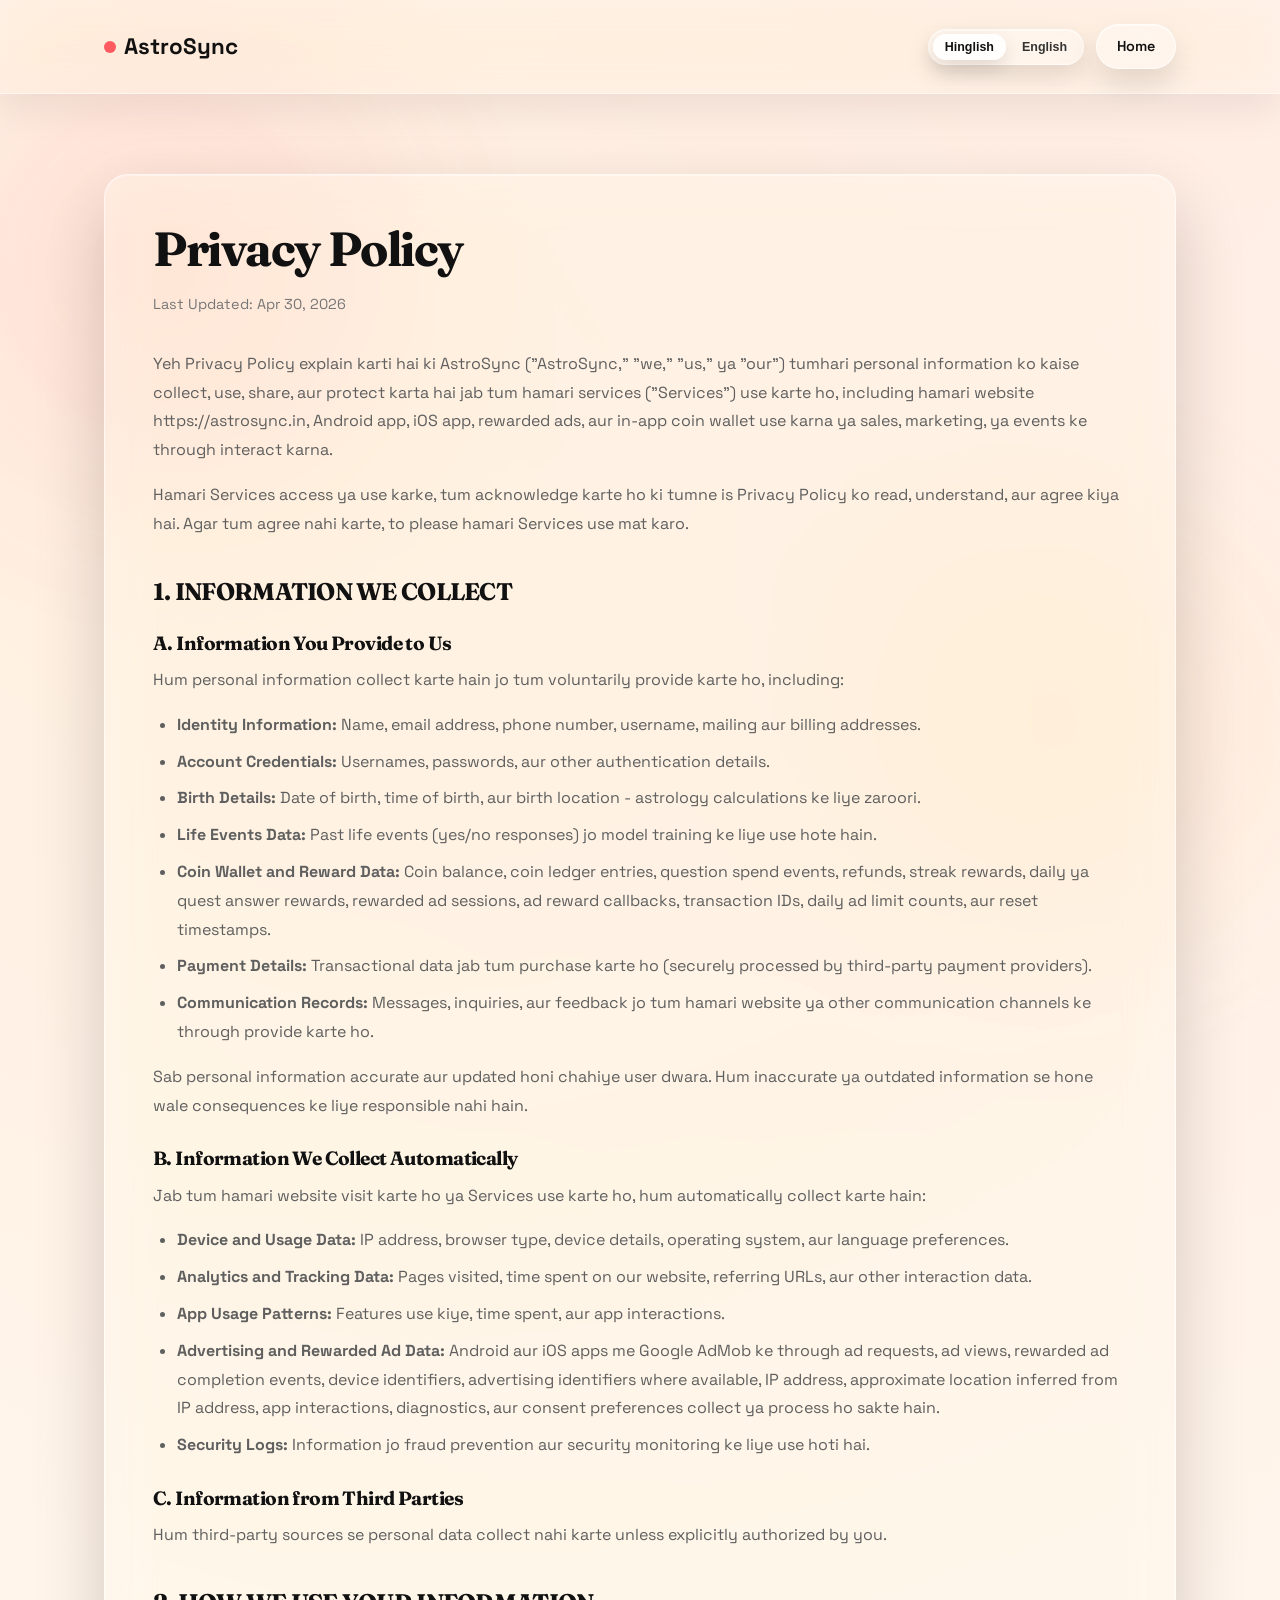
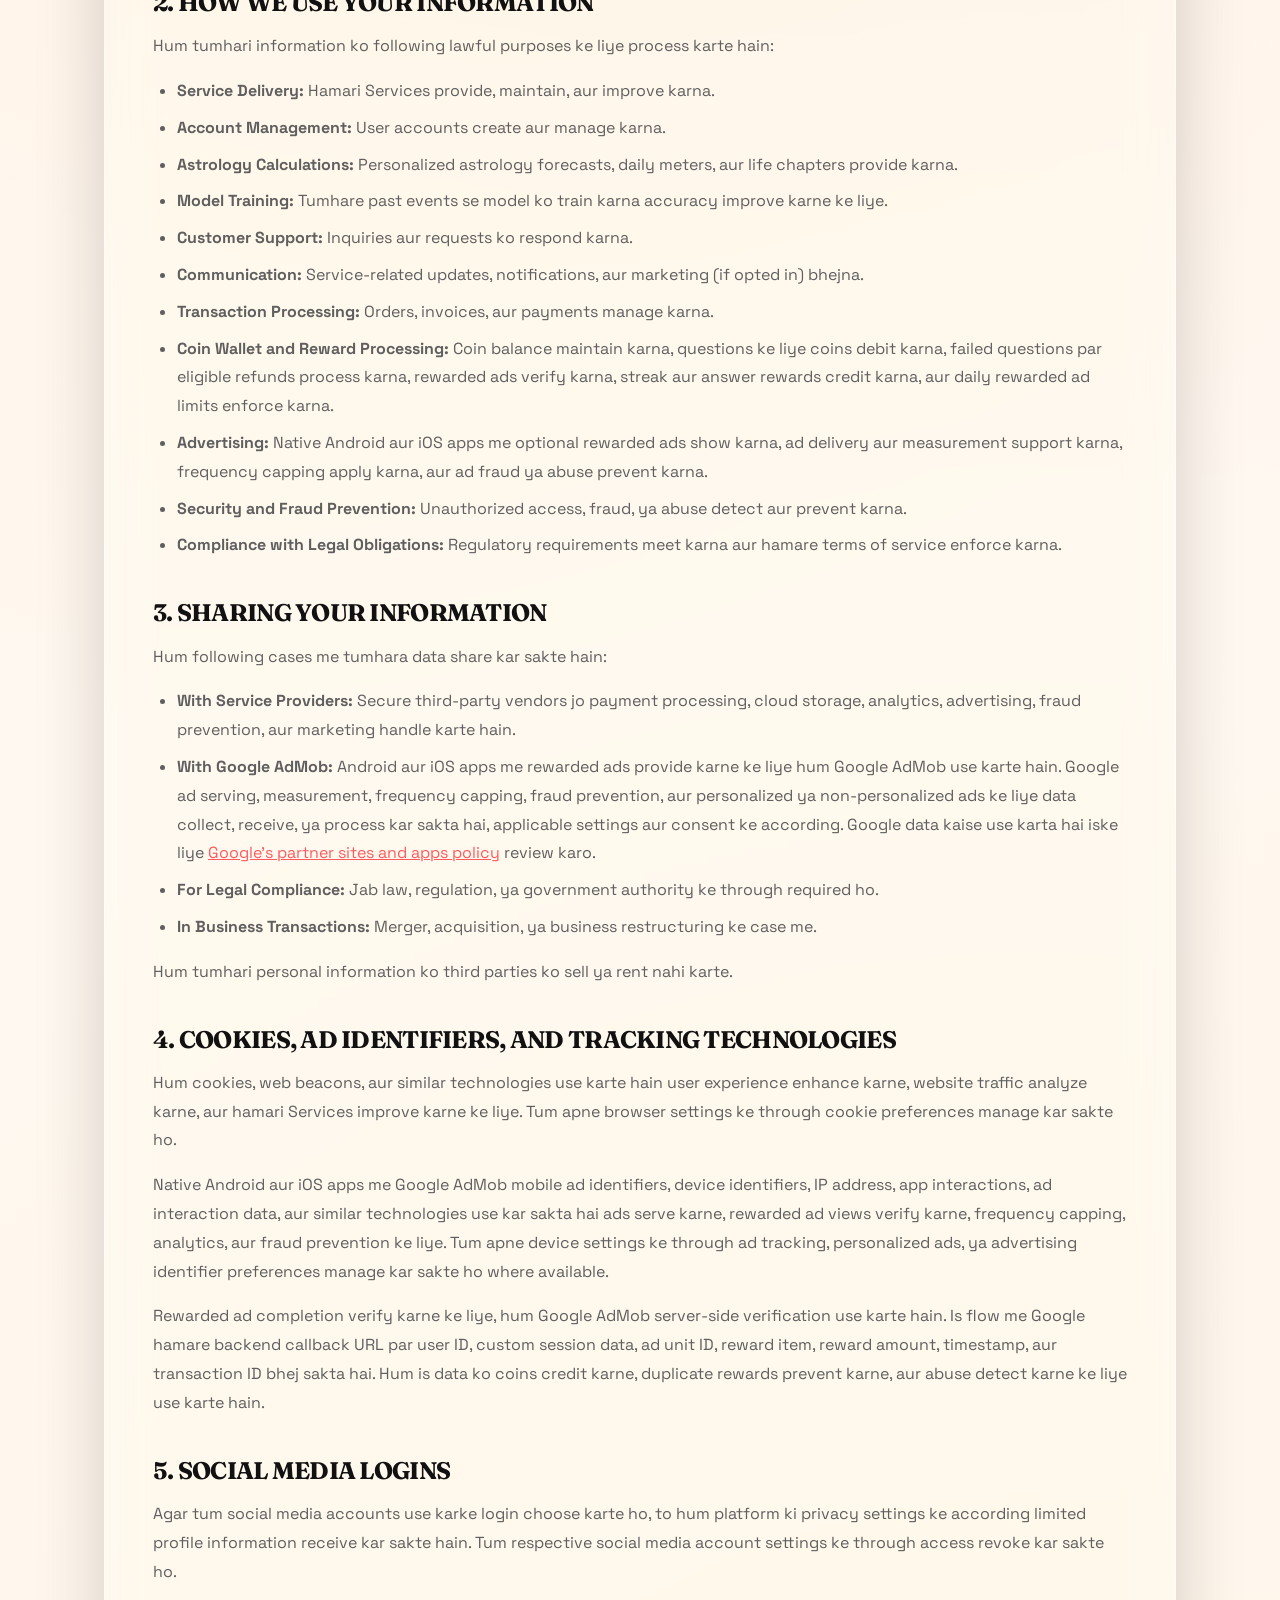
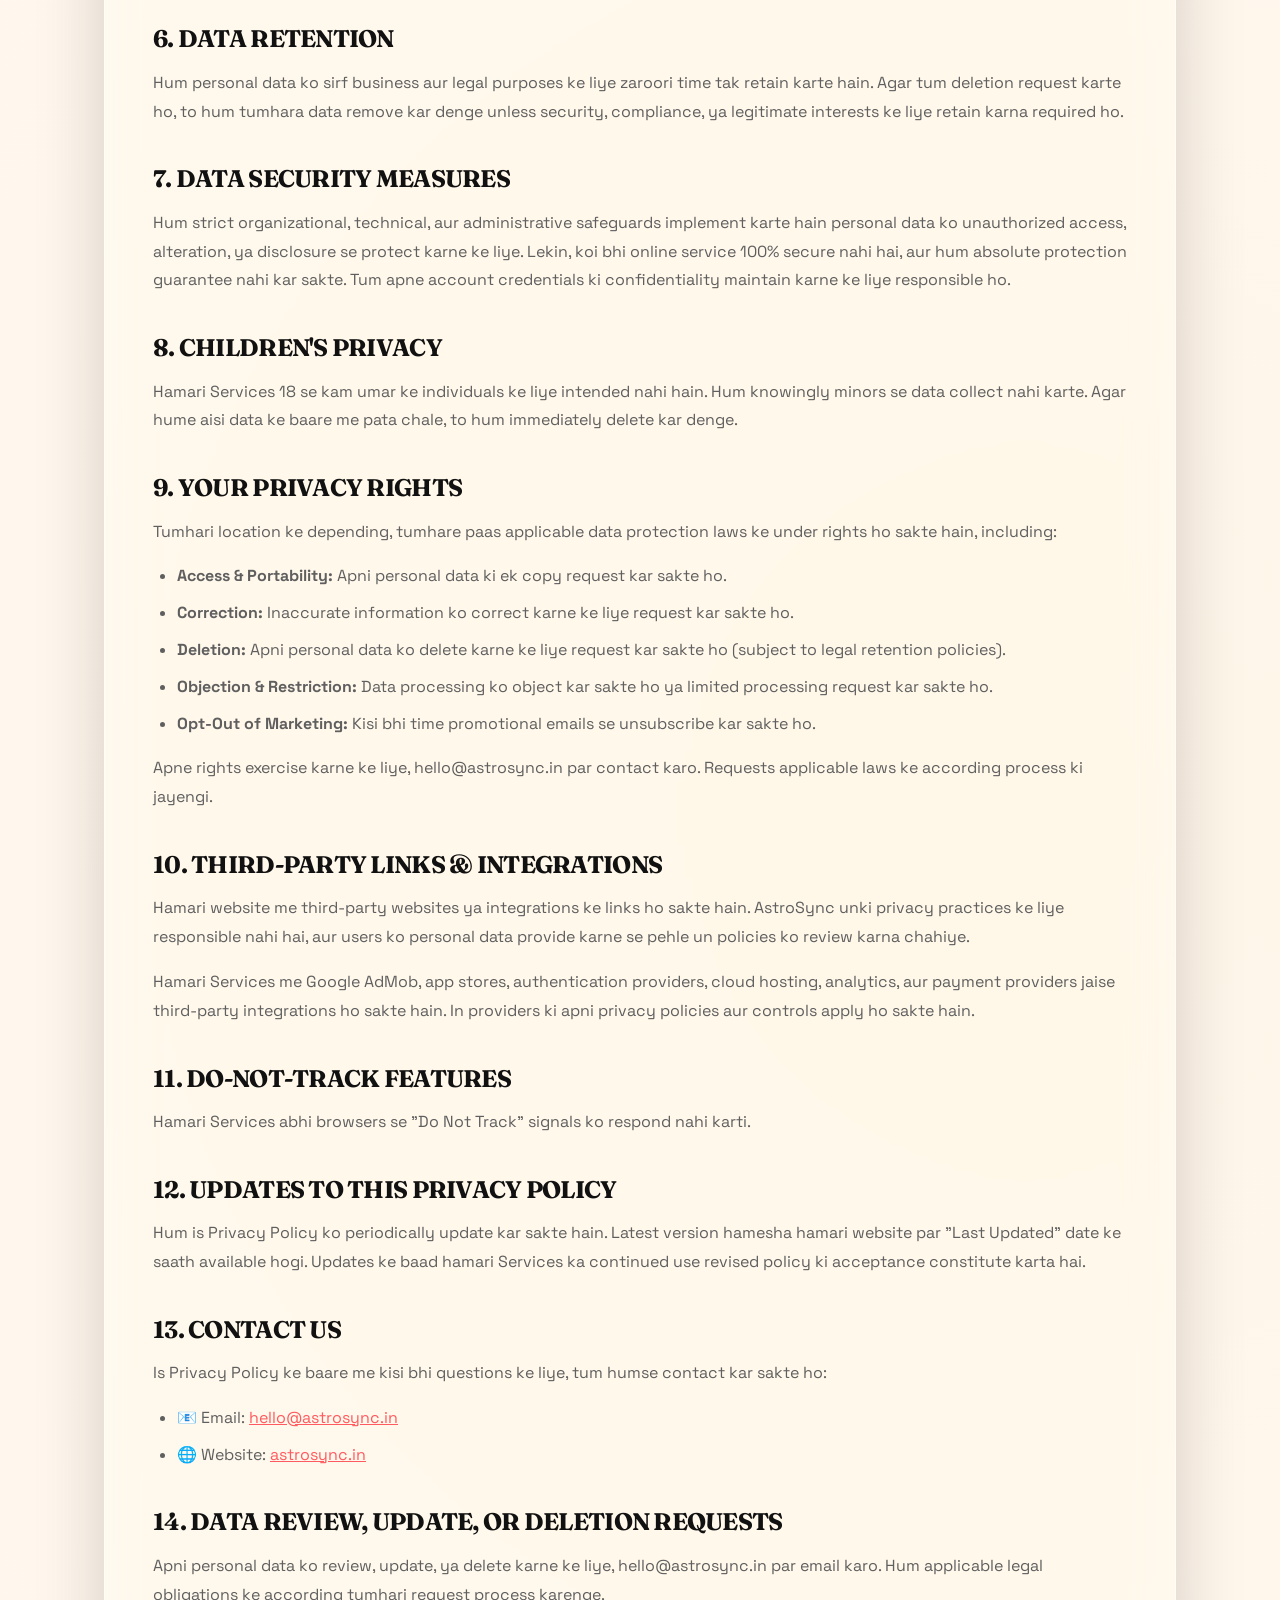
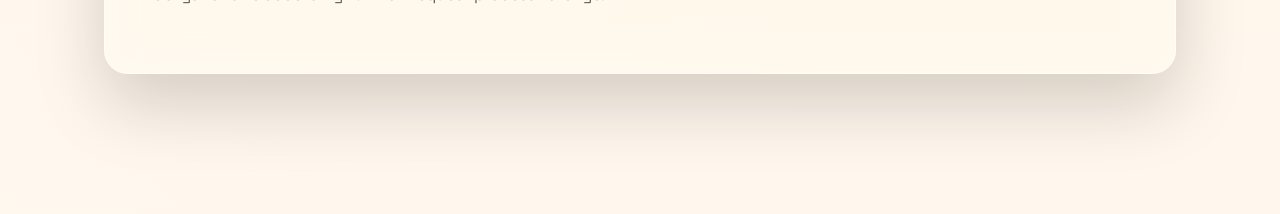
==== privacy-policy.html @ 3d96541e "Launch AstroSync static landing website" ====
<!DOCTYPE html>
<html lang="hi">
<head>
    <meta charset="UTF-8">
    <meta name="viewport" content="width=device-width, initial-scale=1.0">
    <title>Privacy Policy | AstroSync</title>
    <meta name="description" content="AstroSync Privacy Policy covering the website, mobile apps, rewarded ads, coin wallet, analytics, and personal data rights.">
    <link rel="canonical" href="https://astrosync.in/privacy-policy.html">
    <link rel="icon" href="/favicon.ico">
    <script async src="https://www.googletagmanager.com/gtag/js?id=G-KCZBN5Z8LP"></script>
    <script>
        window.dataLayer = window.dataLayer || [];
        function gtag(){dataLayer.push(arguments);}
        gtag('js', new Date());
        gtag('config', 'G-KCZBN5Z8LP');
    </script>
    <style>
        @import url('https://fonts.googleapis.com/css2?family=Fraunces:wght@600;700;800&family=Space+Grotesk:wght@400;500;600&display=swap');

        /* --- VARIABLES --- */
        :root {
            --bg-color: #FFF8F0;
            --text-color: #1A1A1A;
            --text-muted: #5F5F5F;
            --primary: #FF5A5F;
            --accent: #FFB400;
            --card-bg: #FFFFFF;
            --border-radius: 24px;
            --radius-xl: 32px;
            --shadow-soft: 0 30px 70px rgba(26, 16, 8, 0.18), inset 0 1px 0 rgba(255, 255, 255, 0.35);
            --glass-bg: rgba(255, 255, 255, 0.24);
            --glass-bg-strong: rgba(255, 255, 255, 0.34);
            --glass-border: rgba(255, 255, 255, 0.45);
            --glass-border-strong: rgba(255, 255, 255, 0.65);
            --glass-shadow: 0 30px 70px rgba(20, 12, 8, 0.18), inset 0 1px 0 rgba(255, 255, 255, 0.35);
            --glass-blur: 22px;
            --font-main: "Space Grotesk", "Avenir Next", "Gill Sans", sans-serif;
            --font-display: "Fraunces", "Times New Roman", serif;
        }

        * { margin: 0; padding: 0; box-sizing: border-box; }
        html { scroll-behavior: smooth; }
        .lang { display: none; }
        body[data-lang="hi"] .lang-hi { display: inline; }
        body[data-lang="hi"] .lang-en { display: none; }
        body[data-lang="en"] .lang-en { display: inline; }
        body[data-lang="en"] .lang-hi { display: none; }

        body {
            background-color: var(--bg-color);
            background-image:
                radial-gradient(circle at 15% 10%, rgba(255, 196, 115, 0.09), transparent 40%),
                radial-gradient(circle at 85% 0%, rgba(255, 90, 95, 0.06), transparent 42%),
                radial-gradient(circle at 80% 80%, rgba(255, 214, 145, 0.07), transparent 44%);
            color: var(--text-color);
            font-family: var(--font-main);
            line-height: 1.6;
            -webkit-font-smoothing: antialiased;
            overflow-x: hidden;
            position: relative;
        }

        body::before,
        body::after {
            content: '';
            position: fixed;
            width: 55vw;
            height: 55vw;
            border-radius: 50%;
            filter: blur(70px);
            opacity: 0.7;
            z-index: 0;
            pointer-events: none;
        }

        body > * {
            position: relative;
            z-index: 1;
        }

        body::before {
            top: -10vh;
            left: -15vw;
            background: radial-gradient(circle, rgba(255, 90, 95, 0.16), transparent 68%);
        }

        body::after {
            bottom: -20vh;
            right: -10vw;
            background: radial-gradient(circle, rgba(255, 200, 125, 0.19), transparent 62%);
        }

        h1, h2, h3 {
            font-family: var(--font-display);
            letter-spacing: -0.03em;
            line-height: 1.1;
            color: #111;
        }

        p { color: var(--text-muted); }

        .container {
            max-width: 1120px;
            margin: 0 auto;
            padding: 0 24px;
            width: 100%;
        }

        nav {
            padding: 24px 0;
            position: sticky;
            top: 0;
            z-index: 5;
            background: rgba(255, 255, 255, 0.2);
            backdrop-filter: blur(18px) saturate(170%);
            -webkit-backdrop-filter: blur(18px) saturate(170%);
            border-bottom: 1px solid rgba(255, 255, 255, 0.5);
            box-shadow: 0 14px 40px rgba(20, 12, 8, 0.08);
        }
        .nav-inner {
            display: flex;
            justify-content: space-between;
            align-items: center;
            gap: 16px;
        }
        .logo {
            font-weight: 800;
            font-size: 1.4rem;
            display: flex;
            align-items: center;
            gap: 8px;
            text-decoration: none;
            color: #111;
        }
        .logo-dot {
            width: 12px;
            height: 12px;
            background: var(--primary);
            border-radius: 50%;
        }
        .nav-actions {
            display: flex;
            align-items: center;
            gap: 12px;
            flex-wrap: wrap;
        }
        .lang-toggle {
            display: inline-flex;
            align-items: center;
            gap: 4px;
            padding: 4px;
            border-radius: 999px;
            background: rgba(255, 255, 255, 0.28);
            border: 1px solid rgba(255, 255, 255, 0.55);
            box-shadow: 0 10px 24px rgba(20, 12, 8, 0.12), inset 0 1px 0 rgba(255, 255, 255, 0.45);
            backdrop-filter: blur(var(--glass-blur)) saturate(170%);
            -webkit-backdrop-filter: blur(var(--glass-blur)) saturate(170%);
        }
        .lang-label-short {
            display: none;
        }
        .lang-btn {
            border: none;
            background: transparent;
            padding: 6px 12px;
            border-radius: 999px;
            font-weight: 600;
            font-size: 0.78rem;
            color: #333;
            cursor: pointer;
            transition: all 0.2s ease;
        }
        .lang-btn.is-active {
            background: rgba(255, 255, 255, 0.85);
            color: #111;
            box-shadow: inset 0 1px 0 rgba(255, 255, 255, 0.6), 0 8px 20px rgba(20, 12, 8, 0.12);
        }

        .btn {
            display: inline-flex;
            align-items: center;
            justify-content: center;
            padding: 10px 20px;
            border-radius: 100px;
            font-weight: 600;
            font-size: 0.9rem;
            cursor: pointer;
            transition: all 0.2s ease;
            text-decoration: none;
            border: none;
            white-space: nowrap;
            background-color: rgba(255, 255, 255, 0.3);
            color: #111;
            border: 1px solid var(--glass-border-strong);
            box-shadow: 0 14px 30px rgba(20, 12, 8, 0.12), inset 0 1px 0 rgba(255, 255, 255, 0.45);
            backdrop-filter: blur(var(--glass-blur)) saturate(170%);
            -webkit-backdrop-filter: blur(var(--glass-blur)) saturate(170%);
        }
        .btn:hover {
            border-color: rgba(255, 255, 255, 0.9);
        }

        .content-section {
            padding: 80px 0 100px;
        }

        .content-card {
            background: rgba(255, 255, 255, 0.28);
            border-radius: var(--border-radius);
            padding: 48px;
            border: 1px solid rgba(255, 255, 255, 0.55);
            box-shadow: var(--glass-shadow);
            backdrop-filter: blur(var(--glass-blur)) saturate(170%);
            -webkit-backdrop-filter: blur(var(--glass-blur)) saturate(170%);
            margin-bottom: 40px;
        }

        .content-card h1 {
            font-size: clamp(2rem, 4vw, 3rem);
            margin-bottom: 16px;
        }

        .content-card .last-updated {
            font-size: 0.9rem;
            color: #777;
            margin-bottom: 32px;
        }

        .content-card h2 {
            font-size: 1.5rem;
            margin-top: 40px;
            margin-bottom: 16px;
            color: #111;
        }

        .content-card h3 {
            font-size: 1.2rem;
            margin-top: 28px;
            margin-bottom: 12px;
            color: #111;
        }

        .content-card p {
            margin-bottom: 16px;
            line-height: 1.8;
        }

        .content-card ul, .content-card ol {
            margin-left: 24px;
            margin-bottom: 16px;
            color: var(--text-muted);
        }

        .content-card li {
            margin-bottom: 8px;
            line-height: 1.8;
        }

        .contact-info {
            margin-top: 40px;
            padding: 24px;
            background: rgba(255, 255, 255, 0.2);
            border-radius: 16px;
            border: 1px solid rgba(255, 255, 255, 0.4);
        }

        @media (max-width: 768px) {
            .container {
                padding: 0 20px;
            }
            .content-card {
                padding: 32px 24px;
            }
            .nav-inner {
                flex-direction: row;
                align-items: center;
            }
        }

        @media (max-width: 480px) {
            .nav-actions {
                gap: 8px;
            }
            .lang-toggle { padding: 2px; }
            .lang-btn { padding: 4px 8px; font-size: 0.7rem; }
            .lang-label-full { display: none; }
            .lang-label-short { display: inline; }
            .content-card {
                padding: 24px 20px;
            }
        }
    </style>
</head>
<body data-lang="hi">

    <nav>
        <div class="container nav-inner">
            <a href="/" class="logo"><div class="logo-dot"></div> AstroSync</a>
            <div class="nav-actions">
                <div class="lang-toggle" role="group" aria-label="Language toggle">
                    <button class="lang-btn is-active" type="button" data-lang="hi" aria-pressed="true">
                        <span class="lang-label-full">Hinglish</span>
                        <span class="lang-label-short" aria-hidden="true">HI</span>
                    </button>
                    <button class="lang-btn" type="button" data-lang="en" aria-pressed="false">
                        <span class="lang-label-full">English</span>
                        <span class="lang-label-short" aria-hidden="true">EN</span>
                    </button>
                </div>
                <a class="btn" href="/"><span class="lang lang-hi">Home</span><span class="lang lang-en">Home</span></a>
            </div>
        </div>
    </nav>

    <section class="content-section">
        <div class="container">
            <div class="content-card">
                <h1><span class="lang lang-hi">Privacy Policy</span><span class="lang lang-en">Privacy Policy</span></h1>
                <p class="last-updated"><span class="lang lang-hi">Last Updated: Apr 30, 2026</span><span class="lang lang-en">Last Updated: Apr 30, 2026</span></p>

                <p><span class="lang lang-hi">Yeh Privacy Policy explain karti hai ki AstroSync ("AstroSync," "we," "us," ya "our") tumhari personal information ko kaise collect, use, share, aur protect karta hai jab tum hamari services ("Services") use karte ho, including hamari website https://astrosync.in, Android app, iOS app, rewarded ads, aur in-app coin wallet use karna ya sales, marketing, ya events ke through interact karna.</span><span class="lang lang-en">This Privacy Policy explains how AstroSync ("AstroSync," "we," "us," or "our") collects, uses, shares, and protects your personal information when you use our services ("Services"), including visiting our website https://astrosync.in, using our Android app, iOS app, rewarded ads, and in-app coin wallet, or interacting with us through other means such as sales, marketing, or events.</span></p>

                <p><span class="lang lang-hi">Hamari Services access ya use karke, tum acknowledge karte ho ki tumne is Privacy Policy ko read, understand, aur agree kiya hai. Agar tum agree nahi karte, to please hamari Services use mat karo.</span><span class="lang lang-en">By accessing or using our Services, you acknowledge that you have read, understood, and agreed to this Privacy Policy. If you do not agree, please do not use our Services.</span></p>

                <h2><span class="lang lang-hi">1. INFORMATION WE COLLECT</span><span class="lang lang-en">1. INFORMATION WE COLLECT</span></h2>

                <h3><span class="lang lang-hi">A. Information You Provide to Us</span><span class="lang lang-en">A. Information You Provide to Us</span></h3>
                <p><span class="lang lang-hi">Hum personal information collect karte hain jo tum voluntarily provide karte ho, including:</span><span class="lang lang-en">We collect personal information that you voluntarily provide, including:</span></p>
                <ul>
                    <li><span class="lang lang-hi"><strong>Identity Information:</strong> Name, email address, phone number, username, mailing aur billing addresses.</span><span class="lang lang-en"><strong>Identity Information:</strong> Name, email address, phone number, username, mailing and billing addresses.</span></li>
                    <li><span class="lang lang-hi"><strong>Account Credentials:</strong> Usernames, passwords, aur other authentication details.</span><span class="lang lang-en"><strong>Account Credentials:</strong> Usernames, passwords, and other authentication details.</span></li>
                    <li><span class="lang lang-hi"><strong>Birth Details:</strong> Date of birth, time of birth, aur birth location - astrology calculations ke liye zaroori.</span><span class="lang lang-en"><strong>Birth Details:</strong> Date of birth, time of birth, and birth location - required for astrology calculations.</span></li>
                    <li><span class="lang lang-hi"><strong>Life Events Data:</strong> Past life events (yes/no responses) jo model training ke liye use hote hain.</span><span class="lang lang-en"><strong>Life Events Data:</strong> Past life events (yes/no responses) used for model training.</span></li>
                    <li><span class="lang lang-hi"><strong>Coin Wallet and Reward Data:</strong> Coin balance, coin ledger entries, question spend events, refunds, streak rewards, daily ya quest answer rewards, rewarded ad sessions, ad reward callbacks, transaction IDs, daily ad limit counts, aur reset timestamps.</span><span class="lang lang-en"><strong>Coin Wallet and Reward Data:</strong> Coin balance, coin ledger entries, question spend events, refunds, streak rewards, daily or quest answer rewards, rewarded ad sessions, ad reward callbacks, transaction IDs, daily ad limit counts, and reset timestamps.</span></li>
                    <li><span class="lang lang-hi"><strong>Payment Details:</strong> Transactional data jab tum purchase karte ho (securely processed by third-party payment providers).</span><span class="lang lang-en"><strong>Payment Details:</strong> Transactional data when you make a purchase (processed securely by third-party payment providers).</span></li>
                    <li><span class="lang lang-hi"><strong>Communication Records:</strong> Messages, inquiries, aur feedback jo tum hamari website ya other communication channels ke through provide karte ho.</span><span class="lang lang-en"><strong>Communication Records:</strong> Messages, inquiries, and feedback you provide through our website or other communication channels.</span></li>
                </ul>
                <p><span class="lang lang-hi">Sab personal information accurate aur updated honi chahiye user dwara. Hum inaccurate ya outdated information se hone wale consequences ke liye responsible nahi hain.</span><span class="lang lang-en">All personal information must be accurate and updated by the user. We are not responsible for consequences arising from inaccurate or outdated information.</span></p>

                <h3><span class="lang lang-hi">B. Information We Collect Automatically</span><span class="lang lang-en">B. Information We Collect Automatically</span></h3>
                <p><span class="lang lang-hi">Jab tum hamari website visit karte ho ya Services use karte ho, hum automatically collect karte hain:</span><span class="lang lang-en">When you visit our website or use our Services, we automatically collect:</span></p>
                <ul>
                    <li><span class="lang lang-hi"><strong>Device and Usage Data:</strong> IP address, browser type, device details, operating system, aur language preferences.</span><span class="lang lang-en"><strong>Device and Usage Data:</strong> IP address, browser type, device details, operating system, and language preferences.</span></li>
                    <li><span class="lang lang-hi"><strong>Analytics and Tracking Data:</strong> Pages visited, time spent on our website, referring URLs, aur other interaction data.</span><span class="lang lang-en"><strong>Analytics and Tracking Data:</strong> Pages visited, time spent on our website, referring URLs, and other interaction data.</span></li>
                    <li><span class="lang lang-hi"><strong>App Usage Patterns:</strong> Features use kiye, time spent, aur app interactions.</span><span class="lang lang-en"><strong>App Usage Patterns:</strong> Features used, time spent, and app interactions.</span></li>
                    <li><span class="lang lang-hi"><strong>Advertising and Rewarded Ad Data:</strong> Android aur iOS apps me Google AdMob ke through ad requests, ad views, rewarded ad completion events, device identifiers, advertising identifiers where available, IP address, approximate location inferred from IP address, app interactions, diagnostics, aur consent preferences collect ya process ho sakte hain.</span><span class="lang lang-en"><strong>Advertising and Rewarded Ad Data:</strong> In the Android and iOS apps, Google AdMob may collect or process ad requests, ad views, rewarded ad completion events, device identifiers, advertising identifiers where available, IP address, approximate location inferred from IP address, app interactions, diagnostics, and consent preferences.</span></li>
                    <li><span class="lang lang-hi"><strong>Security Logs:</strong> Information jo fraud prevention aur security monitoring ke liye use hoti hai.</span><span class="lang lang-en"><strong>Security Logs:</strong> Information used for fraud prevention and security monitoring.</span></li>
                </ul>

                <h3><span class="lang lang-hi">C. Information from Third Parties</span><span class="lang lang-en">C. Information from Third Parties</span></h3>
                <p><span class="lang lang-hi">Hum third-party sources se personal data collect nahi karte unless explicitly authorized by you.</span><span class="lang lang-en">We do not collect personal data from third-party sources unless explicitly authorized by you.</span></p>

                <h2><span class="lang lang-hi">2. HOW WE USE YOUR INFORMATION</span><span class="lang lang-en">2. HOW WE USE YOUR INFORMATION</span></h2>

                <p><span class="lang lang-hi">Hum tumhari information ko following lawful purposes ke liye process karte hain:</span><span class="lang lang-en">We process your information for the following lawful purposes:</span></p>
                <ul>
                    <li><span class="lang lang-hi"><strong>Service Delivery:</strong> Hamari Services provide, maintain, aur improve karna.</span><span class="lang lang-en"><strong>Service Delivery:</strong> Providing, maintaining, and improving our Services.</span></li>
                    <li><span class="lang lang-hi"><strong>Account Management:</strong> User accounts create aur manage karna.</span><span class="lang lang-en"><strong>Account Management:</strong> Creating and managing user accounts.</span></li>
                    <li><span class="lang lang-hi"><strong>Astrology Calculations:</strong> Personalized astrology forecasts, daily meters, aur life chapters provide karna.</span><span class="lang lang-en"><strong>Astrology Calculations:</strong> Providing personalized astrology forecasts, daily meters, and life chapters.</span></li>
                    <li><span class="lang lang-hi"><strong>Model Training:</strong> Tumhare past events se model ko train karna accuracy improve karne ke liye.</span><span class="lang lang-en"><strong>Model Training:</strong> Training models using your past events to improve accuracy.</span></li>
                    <li><span class="lang lang-hi"><strong>Customer Support:</strong> Inquiries aur requests ko respond karna.</span><span class="lang lang-en"><strong>Customer Support:</strong> Responding to inquiries and requests.</span></li>
                    <li><span class="lang lang-hi"><strong>Communication:</strong> Service-related updates, notifications, aur marketing (if opted in) bhejna.</span><span class="lang lang-en"><strong>Communication:</strong> Sending service-related updates, notifications, and marketing (if opted in).</span></li>
                    <li><span class="lang lang-hi"><strong>Transaction Processing:</strong> Orders, invoices, aur payments manage karna.</span><span class="lang lang-en"><strong>Transaction Processing:</strong> Managing orders, invoices, and payments.</span></li>
                    <li><span class="lang lang-hi"><strong>Coin Wallet and Reward Processing:</strong> Coin balance maintain karna, questions ke liye coins debit karna, failed questions par eligible refunds process karna, rewarded ads verify karna, streak aur answer rewards credit karna, aur daily rewarded ad limits enforce karna.</span><span class="lang lang-en"><strong>Coin Wallet and Reward Processing:</strong> Maintaining coin balance, debiting coins for questions, processing eligible refunds for failed questions, verifying rewarded ads, crediting streak and answer rewards, and enforcing daily rewarded ad limits.</span></li>
                    <li><span class="lang lang-hi"><strong>Advertising:</strong> Native Android aur iOS apps me optional rewarded ads show karna, ad delivery aur measurement support karna, frequency capping apply karna, aur ad fraud ya abuse prevent karna.</span><span class="lang lang-en"><strong>Advertising:</strong> Showing optional rewarded ads in the native Android and iOS apps, supporting ad delivery and measurement, applying frequency capping, and preventing ad fraud or abuse.</span></li>
                    <li><span class="lang lang-hi"><strong>Security and Fraud Prevention:</strong> Unauthorized access, fraud, ya abuse detect aur prevent karna.</span><span class="lang lang-en"><strong>Security and Fraud Prevention:</strong> Detecting and preventing unauthorized access, fraud, or abuse.</span></li>
                    <li><span class="lang lang-hi"><strong>Compliance with Legal Obligations:</strong> Regulatory requirements meet karna aur hamare terms of service enforce karna.</span><span class="lang lang-en"><strong>Compliance with Legal Obligations:</strong> Meeting regulatory requirements and enforcing our terms of service.</span></li>
                </ul>

                <h2><span class="lang lang-hi">3. SHARING YOUR INFORMATION</span><span class="lang lang-en">3. SHARING YOUR INFORMATION</span></h2>

                <p><span class="lang lang-hi">Hum following cases me tumhara data share kar sakte hain:</span><span class="lang lang-en">We may share your data in the following cases:</span></p>
                <ul>
                    <li><span class="lang lang-hi"><strong>With Service Providers:</strong> Secure third-party vendors jo payment processing, cloud storage, analytics, advertising, fraud prevention, aur marketing handle karte hain.</span><span class="lang lang-en"><strong>With Service Providers:</strong> Secure third-party vendors handling payment processing, cloud storage, analytics, advertising, fraud prevention, and marketing.</span></li>
                    <li><span class="lang lang-hi"><strong>With Google AdMob:</strong> Android aur iOS apps me rewarded ads provide karne ke liye hum Google AdMob use karte hain. Google ad serving, measurement, frequency capping, fraud prevention, aur personalized ya non-personalized ads ke liye data collect, receive, ya process kar sakta hai, applicable settings aur consent ke according. Google data kaise use karta hai iske liye <a href="https://policies.google.com/technologies/partner-sites" target="_blank" rel="noopener noreferrer nofollow" style="color: var(--primary);">Google's partner sites and apps policy</a> review karo.</span><span class="lang lang-en"><strong>With Google AdMob:</strong> We use Google AdMob to provide rewarded ads in the Android and iOS apps. Google may collect, receive, or process data for ad serving, measurement, frequency capping, fraud prevention, and personalized or non-personalized ads, depending on applicable settings and consent. To understand how Google uses data, review <a href="https://policies.google.com/technologies/partner-sites" target="_blank" rel="noopener noreferrer nofollow" style="color: var(--primary);">Google's partner sites and apps policy</a>.</span></li>
                    <li><span class="lang lang-hi"><strong>For Legal Compliance:</strong> Jab law, regulation, ya government authority ke through required ho.</span><span class="lang lang-en"><strong>For Legal Compliance:</strong> When required by law, regulation, or government authority.</span></li>
                    <li><span class="lang lang-hi"><strong>In Business Transactions:</strong> Merger, acquisition, ya business restructuring ke case me.</span><span class="lang lang-en"><strong>In Business Transactions:</strong> In the case of a merger, acquisition, or business restructuring.</span></li>
                </ul>
                <p><span class="lang lang-hi">Hum tumhari personal information ko third parties ko sell ya rent nahi karte.</span><span class="lang lang-en">We do not sell or rent your personal information to third parties.</span></p>

                <h2><span class="lang lang-hi">4. COOKIES, AD IDENTIFIERS, AND TRACKING TECHNOLOGIES</span><span class="lang lang-en">4. COOKIES, AD IDENTIFIERS, AND TRACKING TECHNOLOGIES</span></h2>

                <p><span class="lang lang-hi">Hum cookies, web beacons, aur similar technologies use karte hain user experience enhance karne, website traffic analyze karne, aur hamari Services improve karne ke liye. Tum apne browser settings ke through cookie preferences manage kar sakte ho.</span><span class="lang lang-en">We use cookies, web beacons, and similar technologies to enhance user experience, analyze website traffic, and improve our Services. You can manage cookie preferences through your browser settings.</span></p>
                <p><span class="lang lang-hi">Native Android aur iOS apps me Google AdMob mobile ad identifiers, device identifiers, IP address, app interactions, ad interaction data, aur similar technologies use kar sakta hai ads serve karne, rewarded ad views verify karne, frequency capping, analytics, aur fraud prevention ke liye. Tum apne device settings ke through ad tracking, personalized ads, ya advertising identifier preferences manage kar sakte ho where available.</span><span class="lang lang-en">In the native Android and iOS apps, Google AdMob may use mobile ad identifiers, device identifiers, IP address, app interactions, ad interaction data, and similar technologies for ad serving, rewarded ad verification, frequency capping, analytics, and fraud prevention. Where available, you can manage ad tracking, personalized ads, or advertising identifier preferences through your device settings.</span></p>
                <p><span class="lang lang-hi">Rewarded ad completion verify karne ke liye, hum Google AdMob server-side verification use karte hain. Is flow me Google hamare backend callback URL par user ID, custom session data, ad unit ID, reward item, reward amount, timestamp, aur transaction ID bhej sakta hai. Hum is data ko coins credit karne, duplicate rewards prevent karne, aur abuse detect karne ke liye use karte hain.</span><span class="lang lang-en">To verify rewarded ad completion, we use Google AdMob server-side verification. In this flow, Google may send our backend callback URL a user ID, custom session data, ad unit ID, reward item, reward amount, timestamp, and transaction ID. We use this data to credit coins, prevent duplicate rewards, and detect abuse.</span></p>

                <h2><span class="lang lang-hi">5. SOCIAL MEDIA LOGINS</span><span class="lang lang-en">5. SOCIAL MEDIA LOGINS</span></h2>

                <p><span class="lang lang-hi">Agar tum social media accounts use karke login choose karte ho, to hum platform ki privacy settings ke according limited profile information receive kar sakte hain. Tum respective social media account settings ke through access revoke kar sakte ho.</span><span class="lang lang-en">If you choose to log in using social media accounts, we may receive limited profile information as permitted by the platform's privacy settings. You can revoke access through the respective social media account settings.</span></p>

                <h2><span class="lang lang-hi">6. DATA RETENTION</span><span class="lang lang-en">6. DATA RETENTION</span></h2>

                <p><span class="lang lang-hi">Hum personal data ko sirf business aur legal purposes ke liye zaroori time tak retain karte hain. Agar tum deletion request karte ho, to hum tumhara data remove kar denge unless security, compliance, ya legitimate interests ke liye retain karna required ho.</span><span class="lang lang-en">We retain personal data only as long as necessary for business and legal purposes. If you request deletion, we will remove your data unless required to retain it for security, compliance, or legitimate interests.</span></p>

                <h2><span class="lang lang-hi">7. DATA SECURITY MEASURES</span><span class="lang lang-en">7. DATA SECURITY MEASURES</span></h2>

                <p><span class="lang lang-hi">Hum strict organizational, technical, aur administrative safeguards implement karte hain personal data ko unauthorized access, alteration, ya disclosure se protect karne ke liye. Lekin, koi bhi online service 100% secure nahi hai, aur hum absolute protection guarantee nahi kar sakte. Tum apne account credentials ki confidentiality maintain karne ke liye responsible ho.</span><span class="lang lang-en">We implement strict organizational, technical, and administrative safeguards to protect personal data from unauthorized access, alteration, or disclosure. However, no online service is 100% secure, and we cannot guarantee absolute protection. You are responsible for maintaining the confidentiality of your account credentials.</span></p>

                <h2><span class="lang lang-hi">8. CHILDREN'S PRIVACY</span><span class="lang lang-en">8. CHILDREN'S PRIVACY</span></h2>

                <p><span class="lang lang-hi">Hamari Services 18 se kam umar ke individuals ke liye intended nahi hain. Hum knowingly minors se data collect nahi karte. Agar hume aisi data ke baare me pata chale, to hum immediately delete kar denge.</span><span class="lang lang-en">Our Services are not intended for individuals under 18. We do not knowingly collect data from minors. If we become aware of such data, we will delete it promptly.</span></p>

                <h2><span class="lang lang-hi">9. YOUR PRIVACY RIGHTS</span><span class="lang lang-en">9. YOUR PRIVACY RIGHTS</span></h2>

                <p><span class="lang lang-hi">Tumhari location ke depending, tumhare paas applicable data protection laws ke under rights ho sakte hain, including:</span><span class="lang lang-en">Depending on your location, you may have rights under applicable data protection laws, including:</span></p>
                <ul>
                    <li><span class="lang lang-hi"><strong>Access & Portability:</strong> Apni personal data ki ek copy request kar sakte ho.</span><span class="lang lang-en"><strong>Access & Portability:</strong> Request a copy of your personal data.</span></li>
                    <li><span class="lang lang-hi"><strong>Correction:</strong> Inaccurate information ko correct karne ke liye request kar sakte ho.</span><span class="lang lang-en"><strong>Correction:</strong> Request correction of inaccurate information.</span></li>
                    <li><span class="lang lang-hi"><strong>Deletion:</strong> Apni personal data ko delete karne ke liye request kar sakte ho (subject to legal retention policies).</span><span class="lang lang-en"><strong>Deletion:</strong> Request deletion of your personal data (subject to legal retention policies).</span></li>
                    <li><span class="lang lang-hi"><strong>Objection & Restriction:</strong> Data processing ko object kar sakte ho ya limited processing request kar sakte ho.</span><span class="lang lang-en"><strong>Objection & Restriction:</strong> Object to data processing or request limited processing.</span></li>
                    <li><span class="lang lang-hi"><strong>Opt-Out of Marketing:</strong> Kisi bhi time promotional emails se unsubscribe kar sakte ho.</span><span class="lang lang-en"><strong>Opt-Out of Marketing:</strong> Unsubscribe from promotional emails at any time.</span></li>
                </ul>
                <p><span class="lang lang-hi">Apne rights exercise karne ke liye, hello@astrosync.in par contact karo. Requests applicable laws ke according process ki jayengi.</span><span class="lang lang-en">To exercise your rights, contact us at hello@astrosync.in. Requests will be processed in accordance with applicable laws.</span></p>

                <h2><span class="lang lang-hi">10. THIRD-PARTY LINKS & INTEGRATIONS</span><span class="lang lang-en">10. THIRD-PARTY LINKS & INTEGRATIONS</span></h2>

                <p><span class="lang lang-hi">Hamari website me third-party websites ya integrations ke links ho sakte hain. AstroSync unki privacy practices ke liye responsible nahi hai, aur users ko personal data provide karne se pehle un policies ko review karna chahiye.</span><span class="lang lang-en">Our website may contain links to third-party websites or integrations. AstroSync is not responsible for their privacy practices, and users should review those policies before providing personal data.</span></p>
                <p><span class="lang lang-hi">Hamari Services me Google AdMob, app stores, authentication providers, cloud hosting, analytics, aur payment providers jaise third-party integrations ho sakte hain. In providers ki apni privacy policies aur controls apply ho sakte hain.</span><span class="lang lang-en">Our Services may include third-party integrations such as Google AdMob, app stores, authentication providers, cloud hosting, analytics, and payment providers. These providers may apply their own privacy policies and controls.</span></p>

                <h2><span class="lang lang-hi">11. DO-NOT-TRACK FEATURES</span><span class="lang lang-en">11. DO-NOT-TRACK FEATURES</span></h2>

                <p><span class="lang lang-hi">Hamari Services abhi browsers se "Do Not Track" signals ko respond nahi karti.</span><span class="lang lang-en">Our Services do not respond to "Do Not Track" signals from browsers at this time.</span></p>

                <h2><span class="lang lang-hi">12. UPDATES TO THIS PRIVACY POLICY</span><span class="lang lang-en">12. UPDATES TO THIS PRIVACY POLICY</span></h2>

                <p><span class="lang lang-hi">Hum is Privacy Policy ko periodically update kar sakte hain. Latest version hamesha hamari website par "Last Updated" date ke saath available hogi. Updates ke baad hamari Services ka continued use revised policy ki acceptance constitute karta hai.</span><span class="lang lang-en">We may update this Privacy Policy periodically. The latest version will always be available on our website with the "Last Updated" date. Continued use of our Services after updates constitutes acceptance of the revised policy.</span></p>

                <h2><span class="lang lang-hi">13. CONTACT US</span><span class="lang lang-en">13. CONTACT US</span></h2>

                <p><span class="lang lang-hi">Is Privacy Policy ke baare me kisi bhi questions ke liye, tum humse contact kar sakte ho:</span><span class="lang lang-en">For any questions about this Privacy Policy, you may contact us at:</span></p>
                <ul>
                    <li><span class="lang lang-hi">📧 Email: <a href="mailto:hello@astrosync.in" style="color: var(--primary);">hello@astrosync.in</a></span><span class="lang lang-en">📧 Email: <a href="mailto:hello@astrosync.in" style="color: var(--primary);">hello@astrosync.in</a></span></li>
                    <li><span class="lang lang-hi">🌐 Website: <a href="https://astrosync.in" style="color: var(--primary);">astrosync.in</a></span><span class="lang lang-en">🌐 Website: <a href="https://astrosync.in" style="color: var(--primary);">astrosync.in</a></span></li>
                </ul>

                <h2><span class="lang lang-hi">14. DATA REVIEW, UPDATE, OR DELETION REQUESTS</span><span class="lang lang-en">14. DATA REVIEW, UPDATE, OR DELETION REQUESTS</span></h2>

                <p><span class="lang lang-hi">Apni personal data ko review, update, ya delete karne ke liye, hello@astrosync.in par email karo. Hum applicable legal obligations ke according tumhari request process karenge.</span><span class="lang lang-en">To review, update, or delete your personal data, email us at hello@astrosync.in. We will process your request as per applicable legal obligations.</span></p>
            </div>
        </div>
    </section>

    <script>
        const titleByLang = {
            hi: 'Privacy Policy | AstroSync',
            en: 'Privacy Policy | AstroSync'
        };

        const langButtons = document.querySelectorAll('.lang-btn');

        const setLanguage = (lang) => {
            document.body.setAttribute('data-lang', lang);
            document.documentElement.lang = lang === 'en' ? 'en' : 'hi';
            if (titleByLang[lang]) {
                document.title = titleByLang[lang];
            }
            langButtons.forEach((button) => {
                const isActive = button.dataset.lang === lang;
                button.classList.toggle('is-active', isActive);
                button.setAttribute('aria-pressed', isActive ? 'true' : 'false');
            });
        };

        langButtons.forEach((button) => {
            button.addEventListener('click', () => {
                setLanguage(button.dataset.lang);
            });
        });

        setLanguage(document.body.getAttribute('data-lang') || 'hi');
    </script>

</body>
</html>
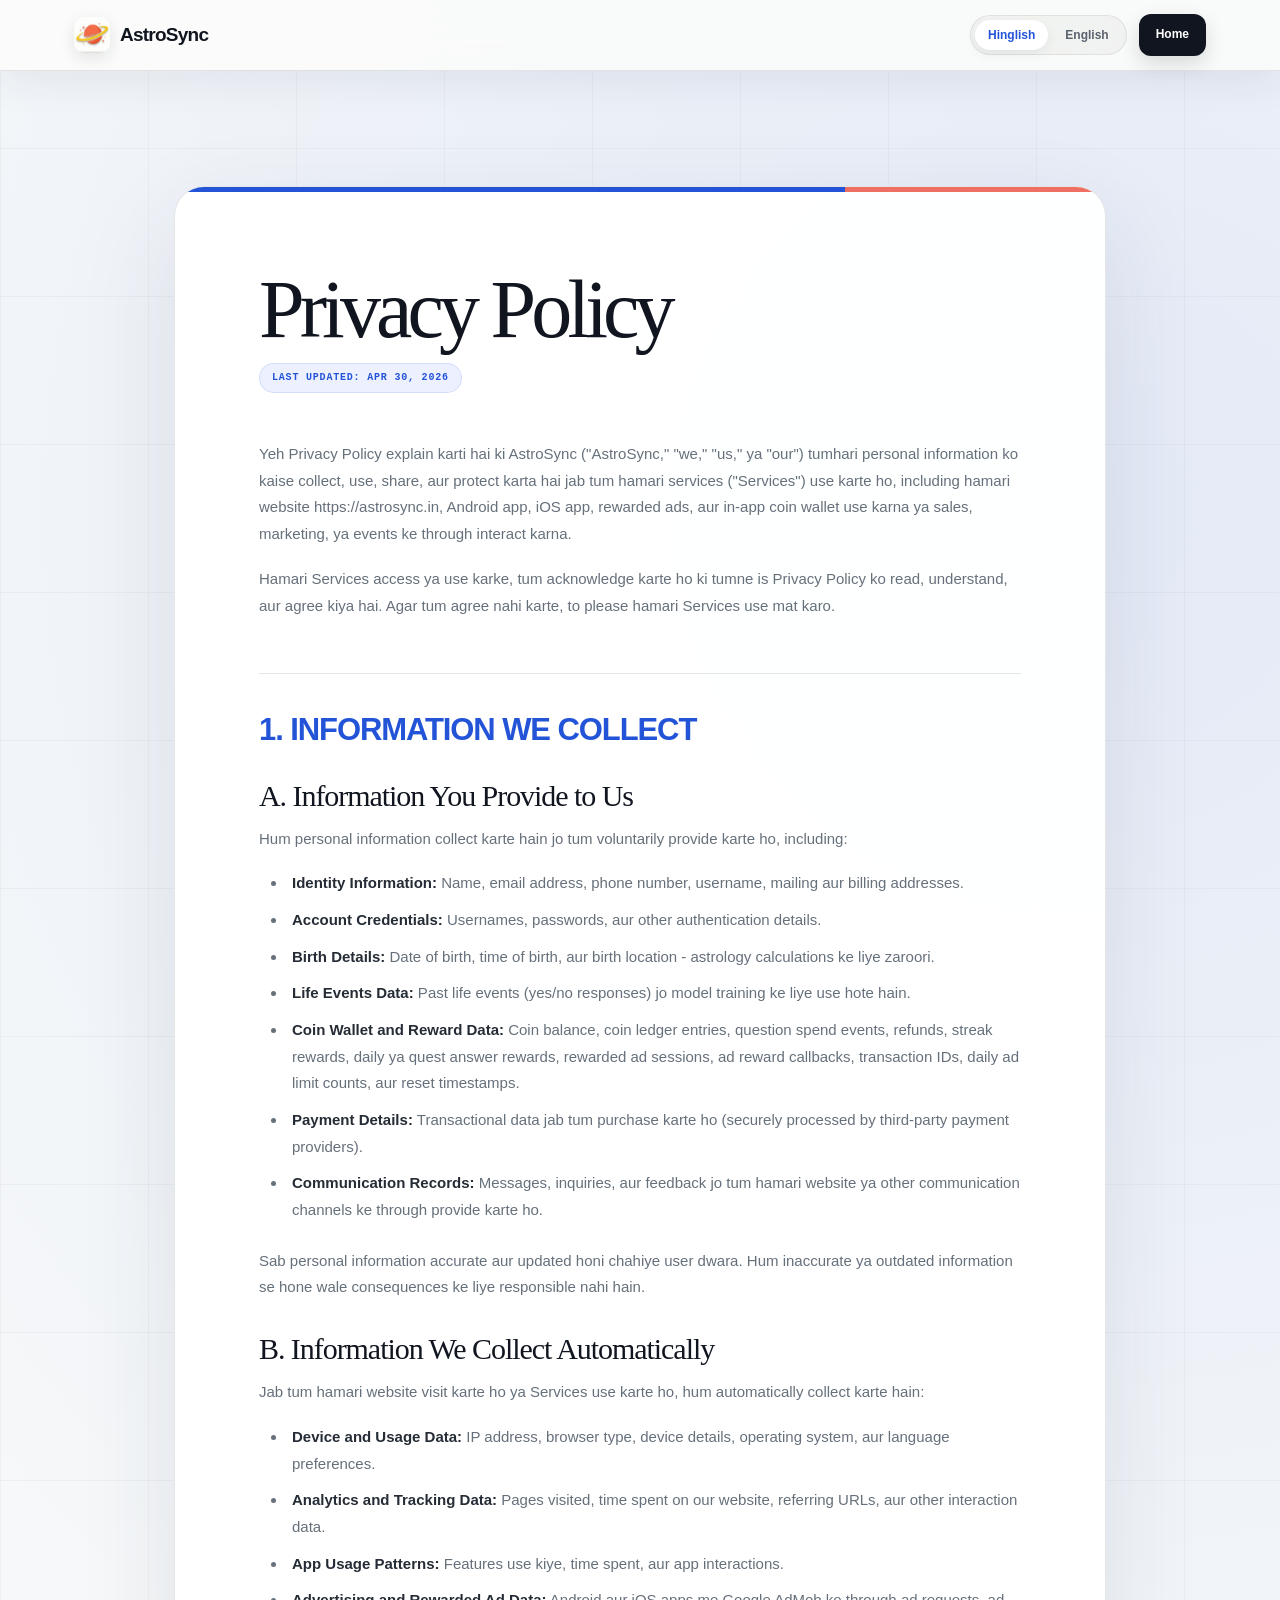
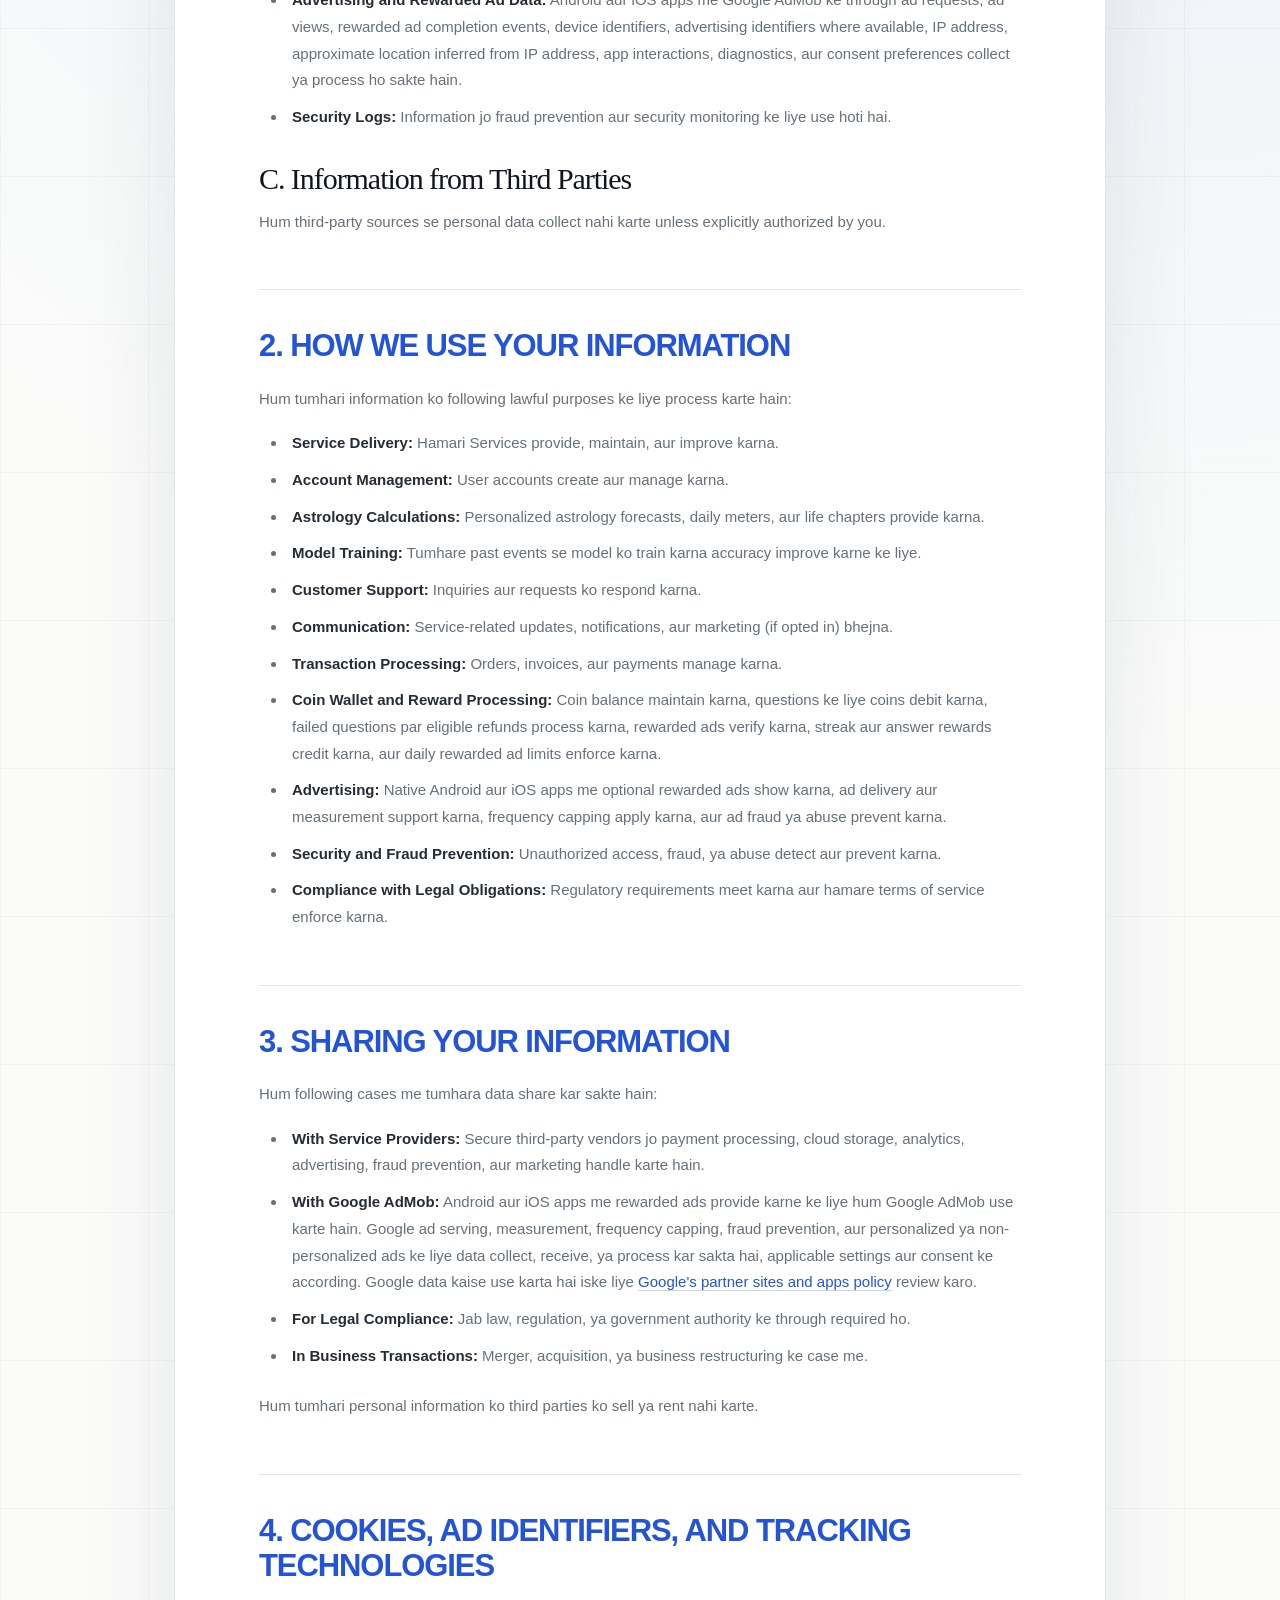
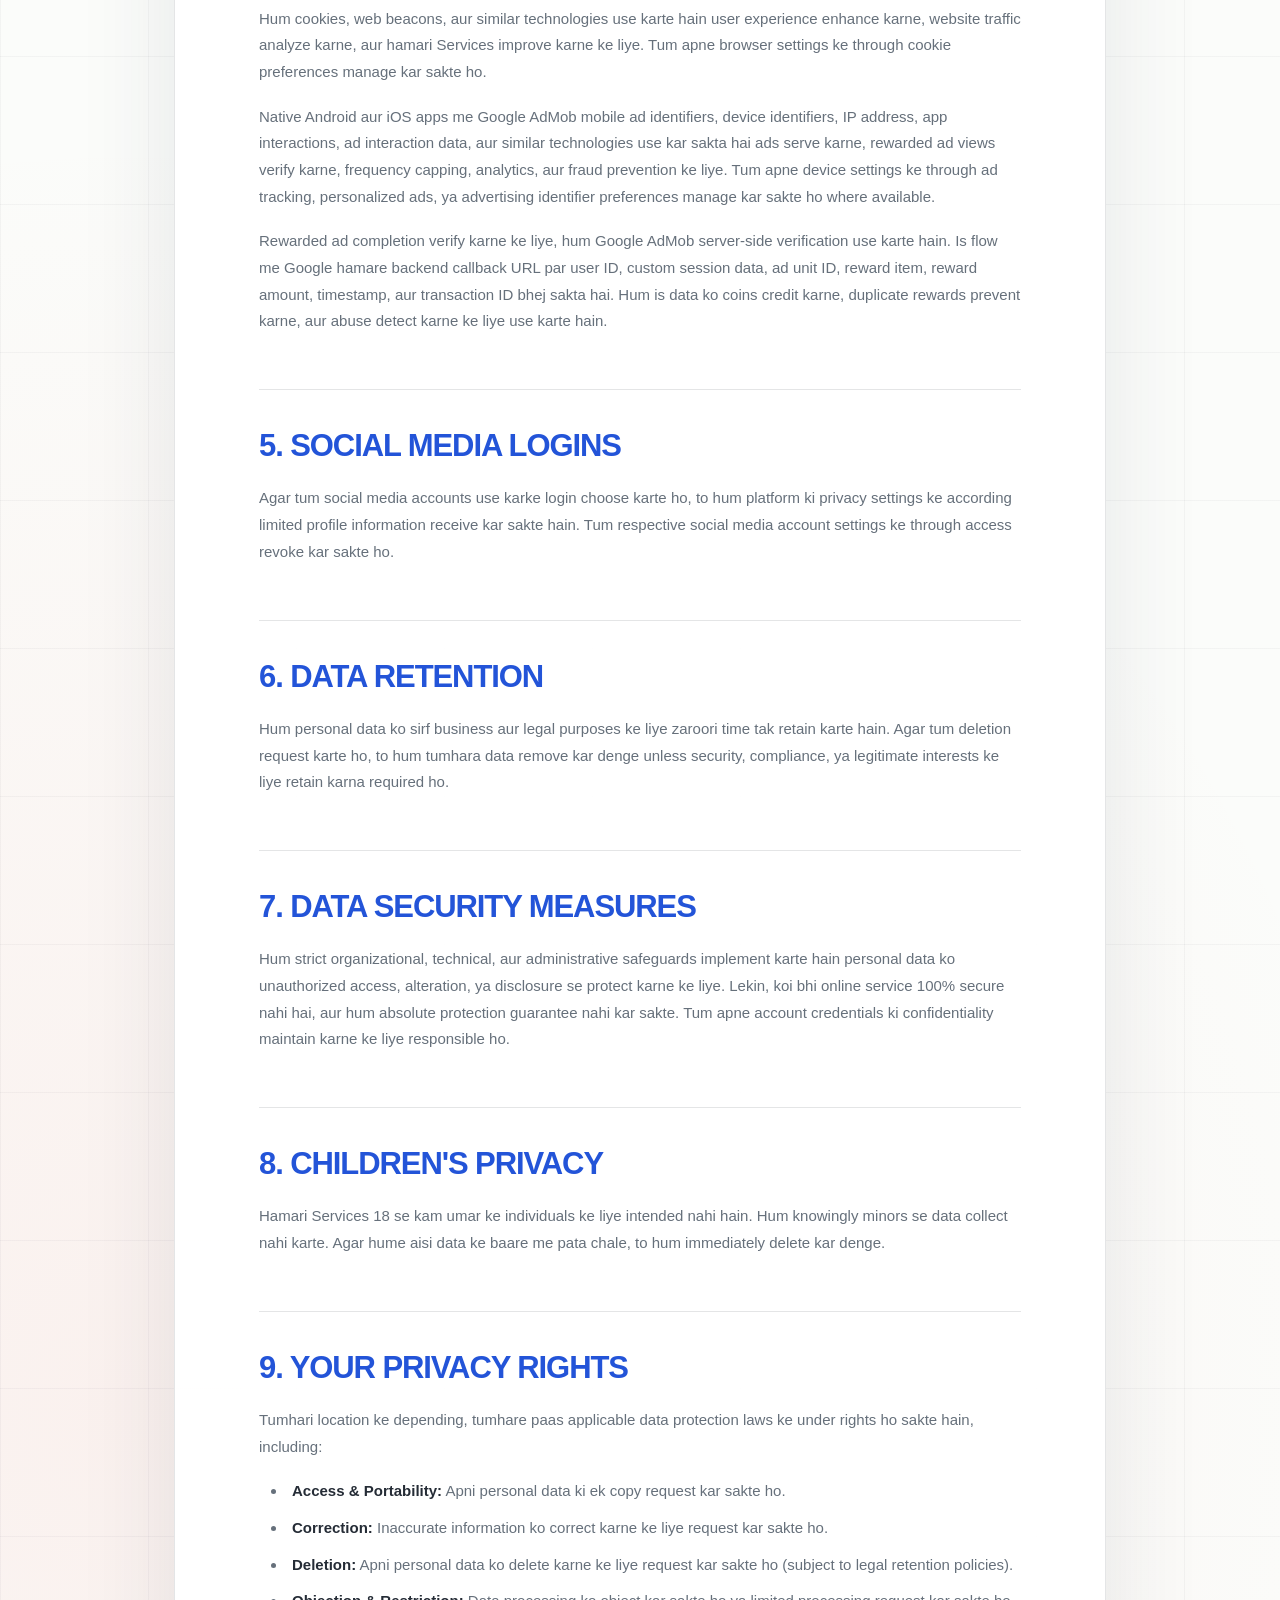
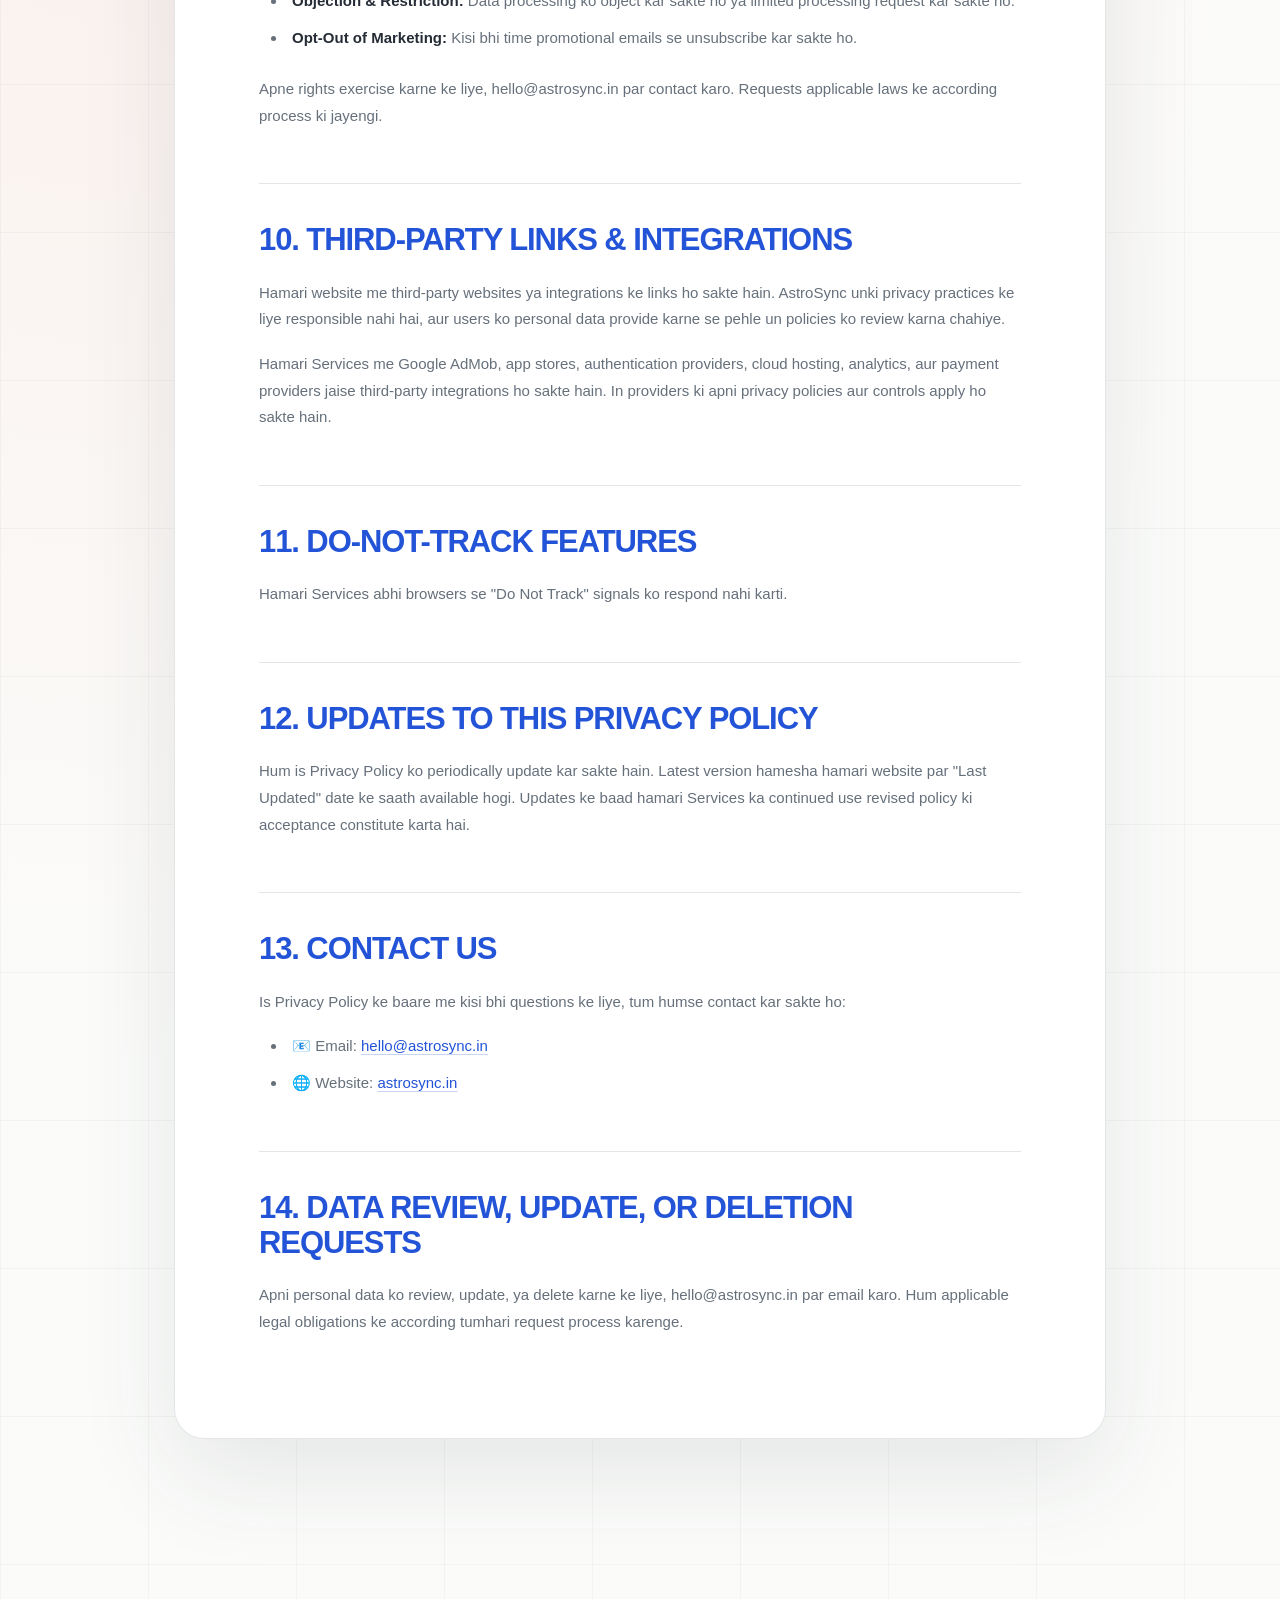
==== commit b11d0045: "Center mobile download label and restyle legal pages" ====
--- a/privacy-policy.html
+++ b/privacy-policy.html
@@ -290,12 +290,13 @@
             }
         }
     </style>
+    <link rel="stylesheet" href="/assets/legal.css">
 </head>
 <body data-lang="hi">
 
     <nav>
         <div class="container nav-inner">
-            <a href="/" class="logo"><div class="logo-dot"></div> AstroSync</a>
+            <a href="/" class="logo"><img class="legal-brand-icon" src="/astrosync-original.png" alt=""> AstroSync</a>
             <div class="nav-actions">
                 <div class="lang-toggle" role="group" aria-label="Language toggle">
                     <button class="lang-btn is-active" type="button" data-lang="hi" aria-pressed="true">
--- a/assets/legal.css
+++ b/assets/legal.css
@@ -0,0 +1,299 @@
+:root {
+  --bg-color: #fbfcfa;
+  --text-color: #10151f;
+  --text-muted: #66707b;
+  --primary: #2354d8;
+  --accent: #f06f63;
+  --card-bg: #ffffff;
+  --font-main: "Helvetica Neue", Arial, sans-serif;
+  --font-display: "Iowan Old Style", Baskerville, "Times New Roman", serif;
+}
+
+html {
+  background: var(--bg-color);
+}
+
+body {
+  min-height: 100vh;
+  background:
+    linear-gradient(rgba(16, 21, 31, 0.035) 1px, transparent 1px),
+    linear-gradient(90deg, rgba(16, 21, 31, 0.035) 1px, transparent 1px),
+    radial-gradient(circle at 84% 8%, rgba(35, 84, 216, 0.11), transparent 31%),
+    radial-gradient(circle at 10% 72%, rgba(240, 111, 99, 0.08), transparent 27%),
+    var(--bg-color);
+  background-size: 148px 148px, 148px 148px, auto, auto, auto;
+  color: var(--text-color);
+  font-family: var(--font-main);
+  -webkit-font-smoothing: antialiased;
+  text-rendering: optimizeLegibility;
+}
+
+body::before,
+body::after {
+  display: none;
+}
+
+nav {
+  position: sticky;
+  top: 0;
+  z-index: 20;
+  padding: 14px 0;
+  border-bottom: 1px solid rgba(16, 21, 31, 0.1);
+  background: rgba(251, 252, 250, 0.9);
+  box-shadow: 0 12px 38px rgba(36, 47, 71, 0.07);
+  backdrop-filter: blur(24px) saturate(140%);
+  -webkit-backdrop-filter: blur(24px) saturate(140%);
+}
+
+nav .container {
+  max-width: 1180px;
+}
+
+.nav-inner {
+  gap: 24px;
+}
+
+.logo {
+  gap: 10px;
+  color: var(--text-color);
+  font-size: 19px;
+  font-weight: 700;
+  letter-spacing: -0.04em;
+  text-decoration: none;
+}
+
+.legal-brand-icon {
+  width: 36px;
+  height: 36px;
+  border-radius: 10px;
+  object-fit: contain;
+  box-shadow: 0 5px 16px rgba(16, 21, 31, 0.1);
+}
+
+.lang-toggle {
+  padding: 4px;
+  border: 1px solid rgba(16, 21, 31, 0.08);
+  background: rgba(16, 21, 31, 0.035);
+  box-shadow: none;
+}
+
+.lang-btn {
+  padding: 8px 13px;
+  color: #59626e;
+  font-size: 12px;
+}
+
+.lang-btn.is-active {
+  background: #ffffff;
+  color: var(--primary);
+  box-shadow: 0 4px 12px rgba(36, 47, 71, 0.08);
+}
+
+nav .btn {
+  min-height: 42px;
+  padding: 0 17px;
+  border: 0;
+  border-radius: 12px;
+  background: var(--text-color);
+  color: #ffffff;
+  box-shadow: 0 8px 20px rgba(16, 21, 31, 0.14);
+  font-size: 12px;
+  font-weight: 650;
+}
+
+nav .btn:hover {
+  background: var(--primary);
+  transform: translateY(-1px);
+}
+
+.content-section {
+  padding: clamp(76px, 9vw, 130px) 0 120px;
+}
+
+.content-section > .container {
+  max-width: 980px;
+}
+
+.content-card {
+  position: relative;
+  overflow: hidden;
+  padding: clamp(42px, 7vw, 84px);
+  border: 1px solid rgba(16, 21, 31, 0.11);
+  border-radius: 30px;
+  background: rgba(255, 255, 255, 0.96);
+  box-shadow: 0 36px 100px rgba(36, 47, 71, 0.1);
+  backdrop-filter: none;
+  -webkit-backdrop-filter: none;
+}
+
+.content-card::before {
+  content: "";
+  position: absolute;
+  top: 0;
+  left: 0;
+  width: 100%;
+  height: 5px;
+  background: linear-gradient(90deg, var(--primary) 0 72%, var(--accent) 72% 100%);
+}
+
+.content-card h1 {
+  max-width: 760px;
+  margin: 0 0 14px;
+  color: var(--text-color);
+  font-family: var(--font-display);
+  font-size: clamp(52px, 8vw, 82px);
+  font-weight: 400;
+  line-height: 0.95;
+  letter-spacing: -0.06em;
+}
+
+.last-updated {
+  width: fit-content;
+  margin: 0 0 48px !important;
+  padding: 8px 12px;
+  border: 1px solid rgba(35, 84, 216, 0.13);
+  border-radius: 999px;
+  background: #edf1ff;
+  color: var(--primary) !important;
+  font-family: ui-monospace, SFMono-Regular, Menlo, Monaco, Consolas, monospace;
+  font-size: 10px !important;
+  font-weight: 650;
+  line-height: 1.2 !important;
+  letter-spacing: 0.08em;
+  text-transform: uppercase;
+}
+
+.content-card h2 {
+  margin: 54px 0 22px;
+  padding-top: 38px;
+  border-top: 1px solid rgba(16, 21, 31, 0.11);
+  color: var(--primary);
+  font-family: var(--font-main);
+  font-size: clamp(22px, 3vw, 31px);
+  font-weight: 680;
+  line-height: 1.14;
+  letter-spacing: -0.035em;
+}
+
+.content-card h3 {
+  margin: 31px 0 14px;
+  color: var(--text-color);
+  font-family: var(--font-display);
+  font-size: clamp(23px, 2.7vw, 30px);
+  font-weight: 500;
+  line-height: 1.1;
+  letter-spacing: -0.035em;
+}
+
+.content-card p,
+.content-card li {
+  color: var(--text-muted);
+  font-size: 15px;
+  line-height: 1.78;
+}
+
+.content-card p {
+  margin-bottom: 18px;
+}
+
+.content-card ul,
+.content-card ol {
+  margin: 0 0 24px 21px;
+  padding-left: 7px;
+}
+
+.content-card li {
+  margin-bottom: 10px;
+  padding-left: 5px;
+}
+
+.content-card strong {
+  color: #252c36;
+  font-weight: 680;
+}
+
+.content-card a {
+  color: var(--primary) !important;
+  text-decoration: underline;
+  text-decoration-color: rgba(35, 84, 216, 0.25);
+  text-underline-offset: 3px;
+}
+
+.contact-info {
+  margin-top: 42px !important;
+  padding: 24px;
+  border: 1px solid rgba(35, 84, 216, 0.14);
+  border-radius: 18px;
+  background: #f2f5ff;
+}
+
+@media (max-width: 640px) {
+  nav {
+    padding: 10px 0;
+  }
+
+  nav .container {
+    padding: 0 14px;
+  }
+
+  .nav-inner {
+    gap: 10px;
+  }
+
+  .legal-brand-icon {
+    width: 32px;
+    height: 32px;
+    border-radius: 9px;
+  }
+
+  .logo {
+    font-size: 17px;
+  }
+
+  .nav-actions {
+    gap: 7px;
+  }
+
+  .lang-btn {
+    padding: 6px 9px;
+  }
+
+  nav .btn {
+    min-height: 38px;
+    padding: 0 12px;
+    font-size: 11px;
+  }
+
+  .content-section {
+    padding: 54px 0 74px;
+  }
+
+  .content-section > .container {
+    padding: 0 14px;
+  }
+
+  .content-card {
+    padding: 38px 23px 44px;
+    border-radius: 22px;
+  }
+
+  .content-card h1 {
+    font-size: 48px;
+  }
+
+  .last-updated {
+    margin-bottom: 36px !important;
+  }
+
+  .content-card h2 {
+    margin-top: 44px;
+    padding-top: 31px;
+    font-size: 23px;
+  }
+
+  .content-card p,
+  .content-card li {
+    font-size: 14px;
+    line-height: 1.7;
+  }
+}
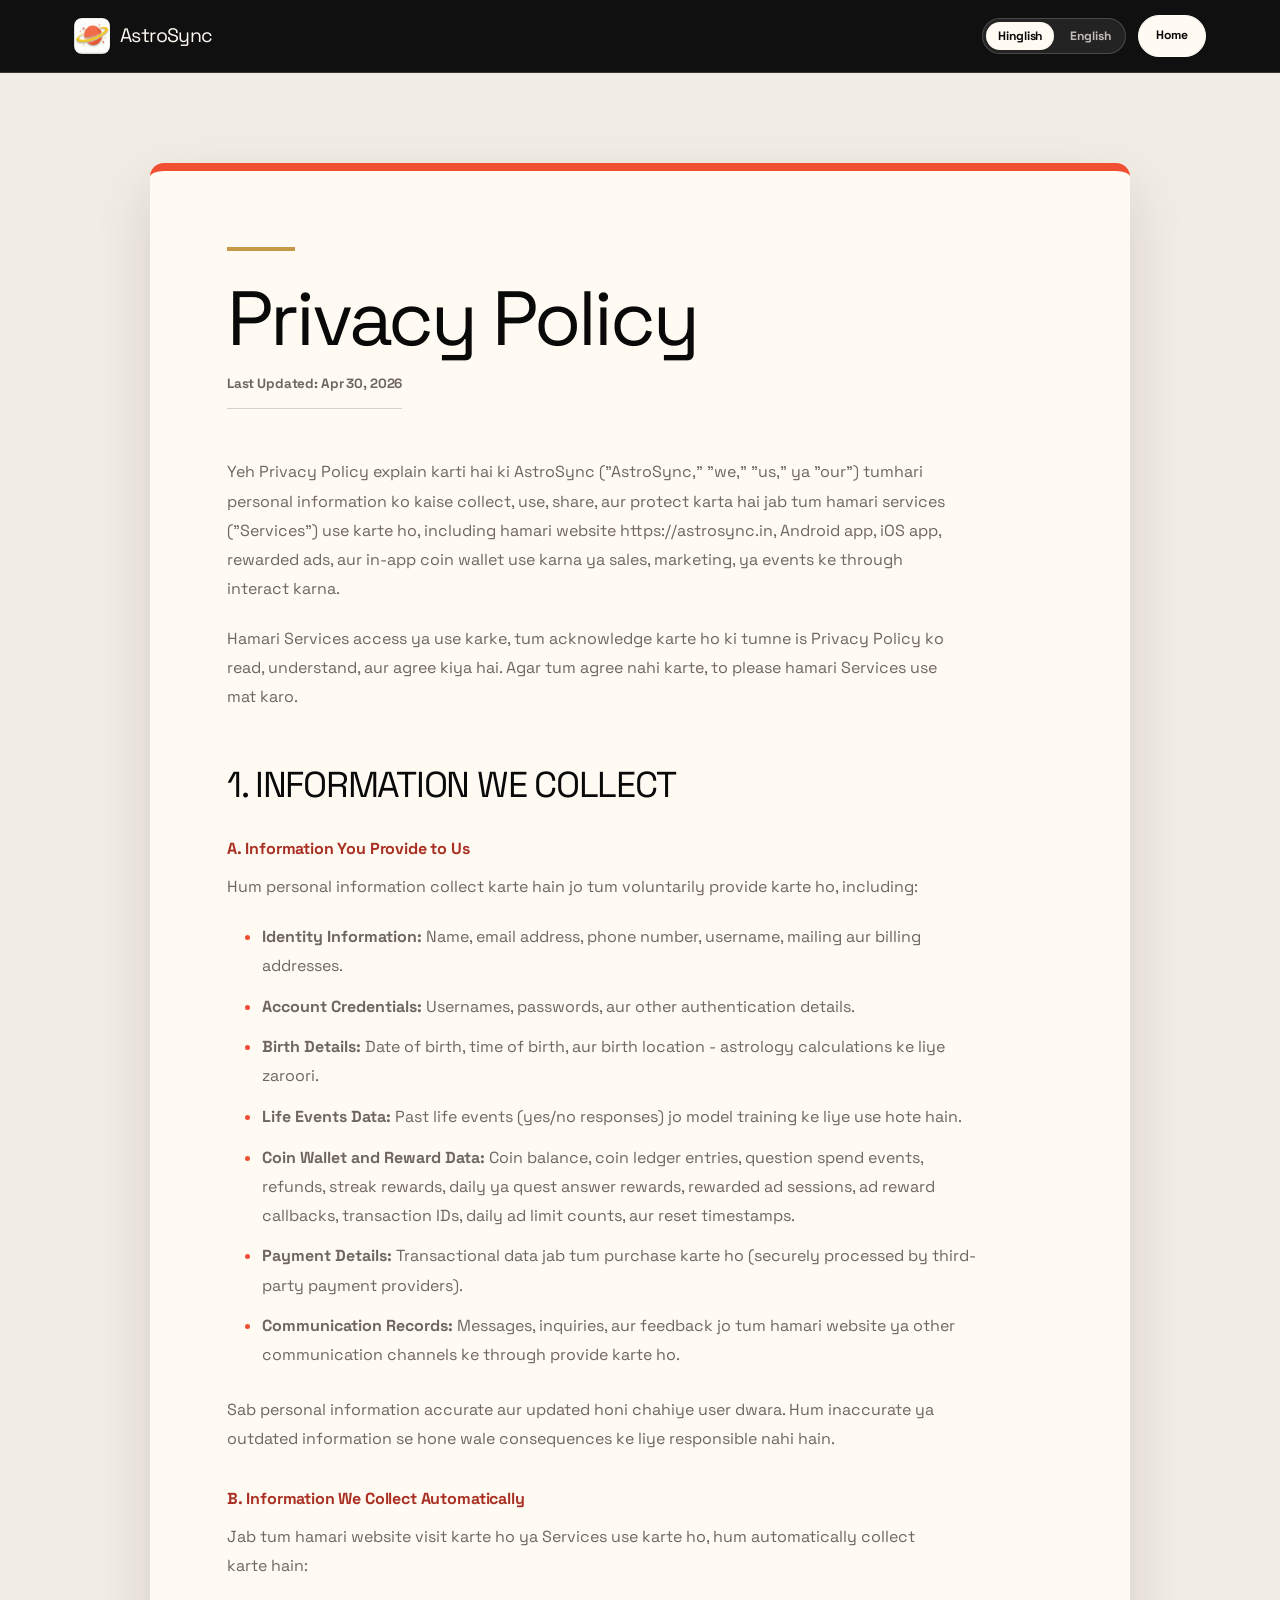
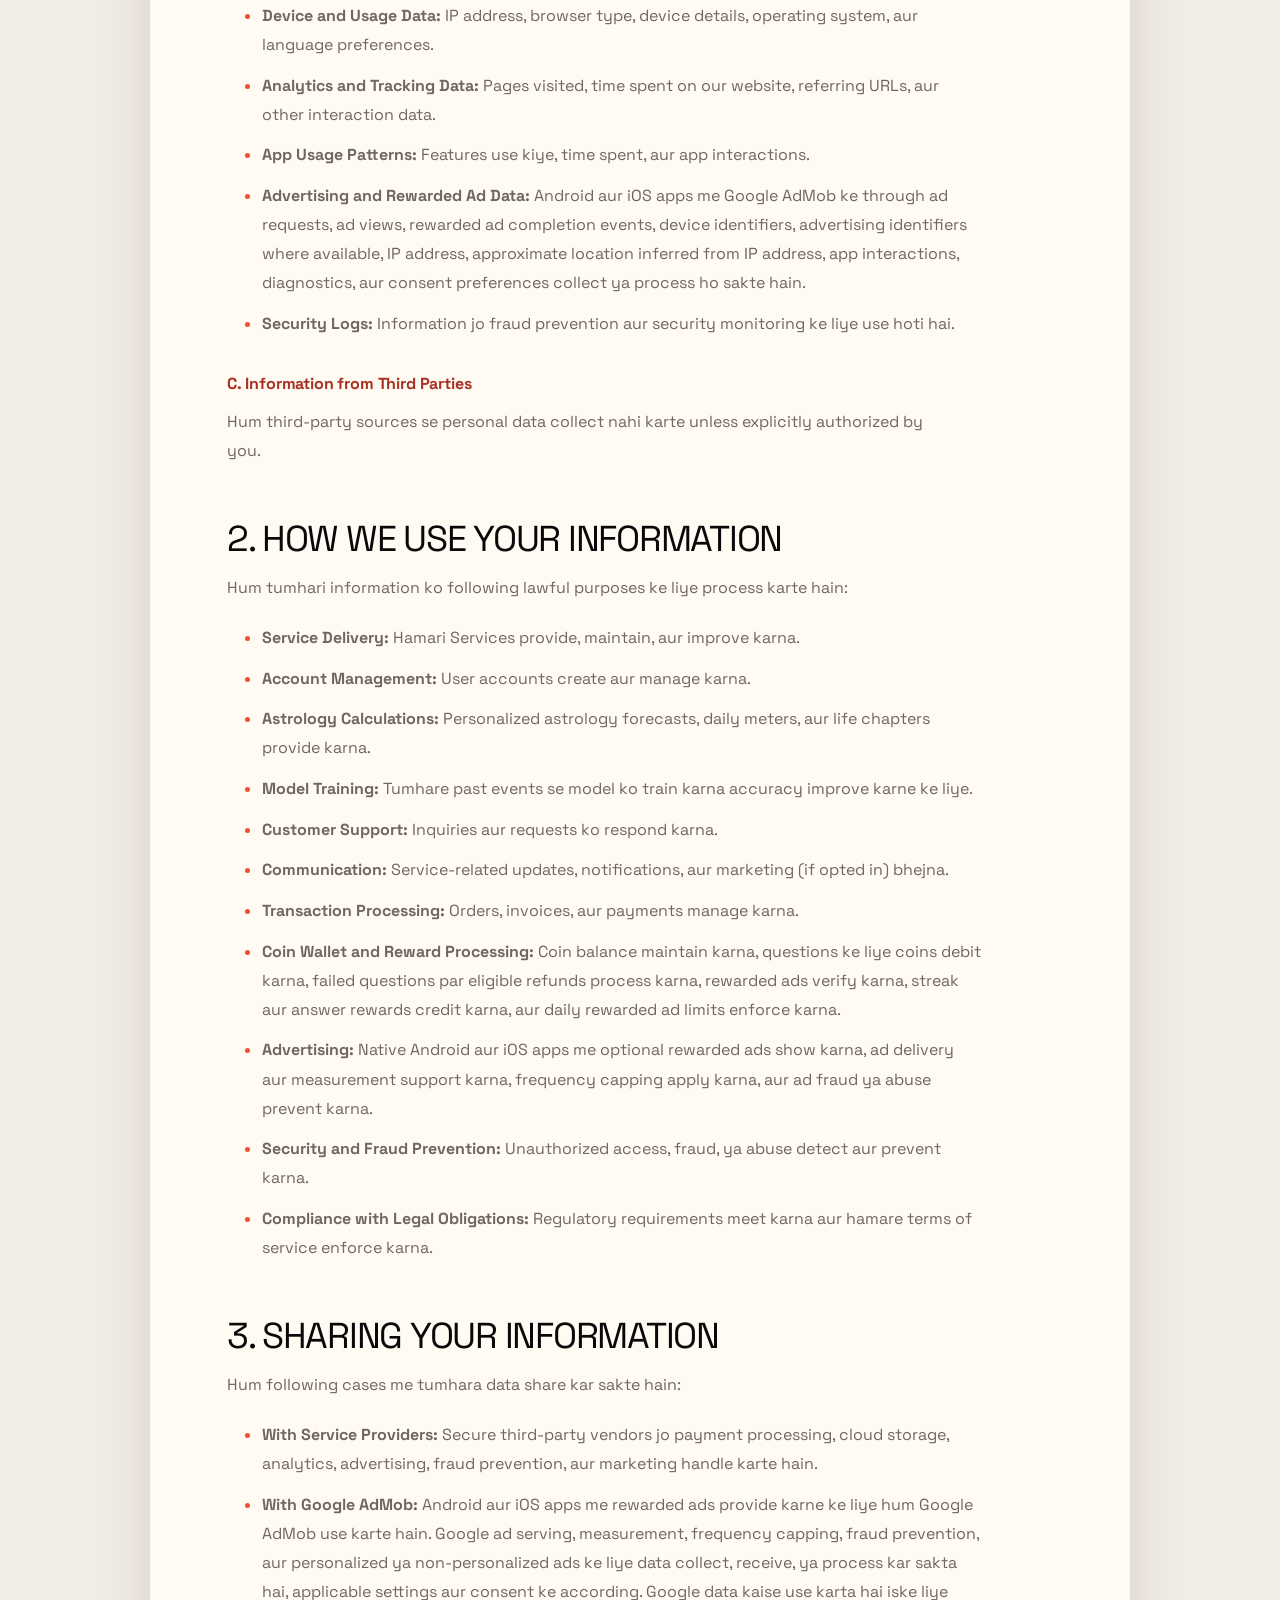
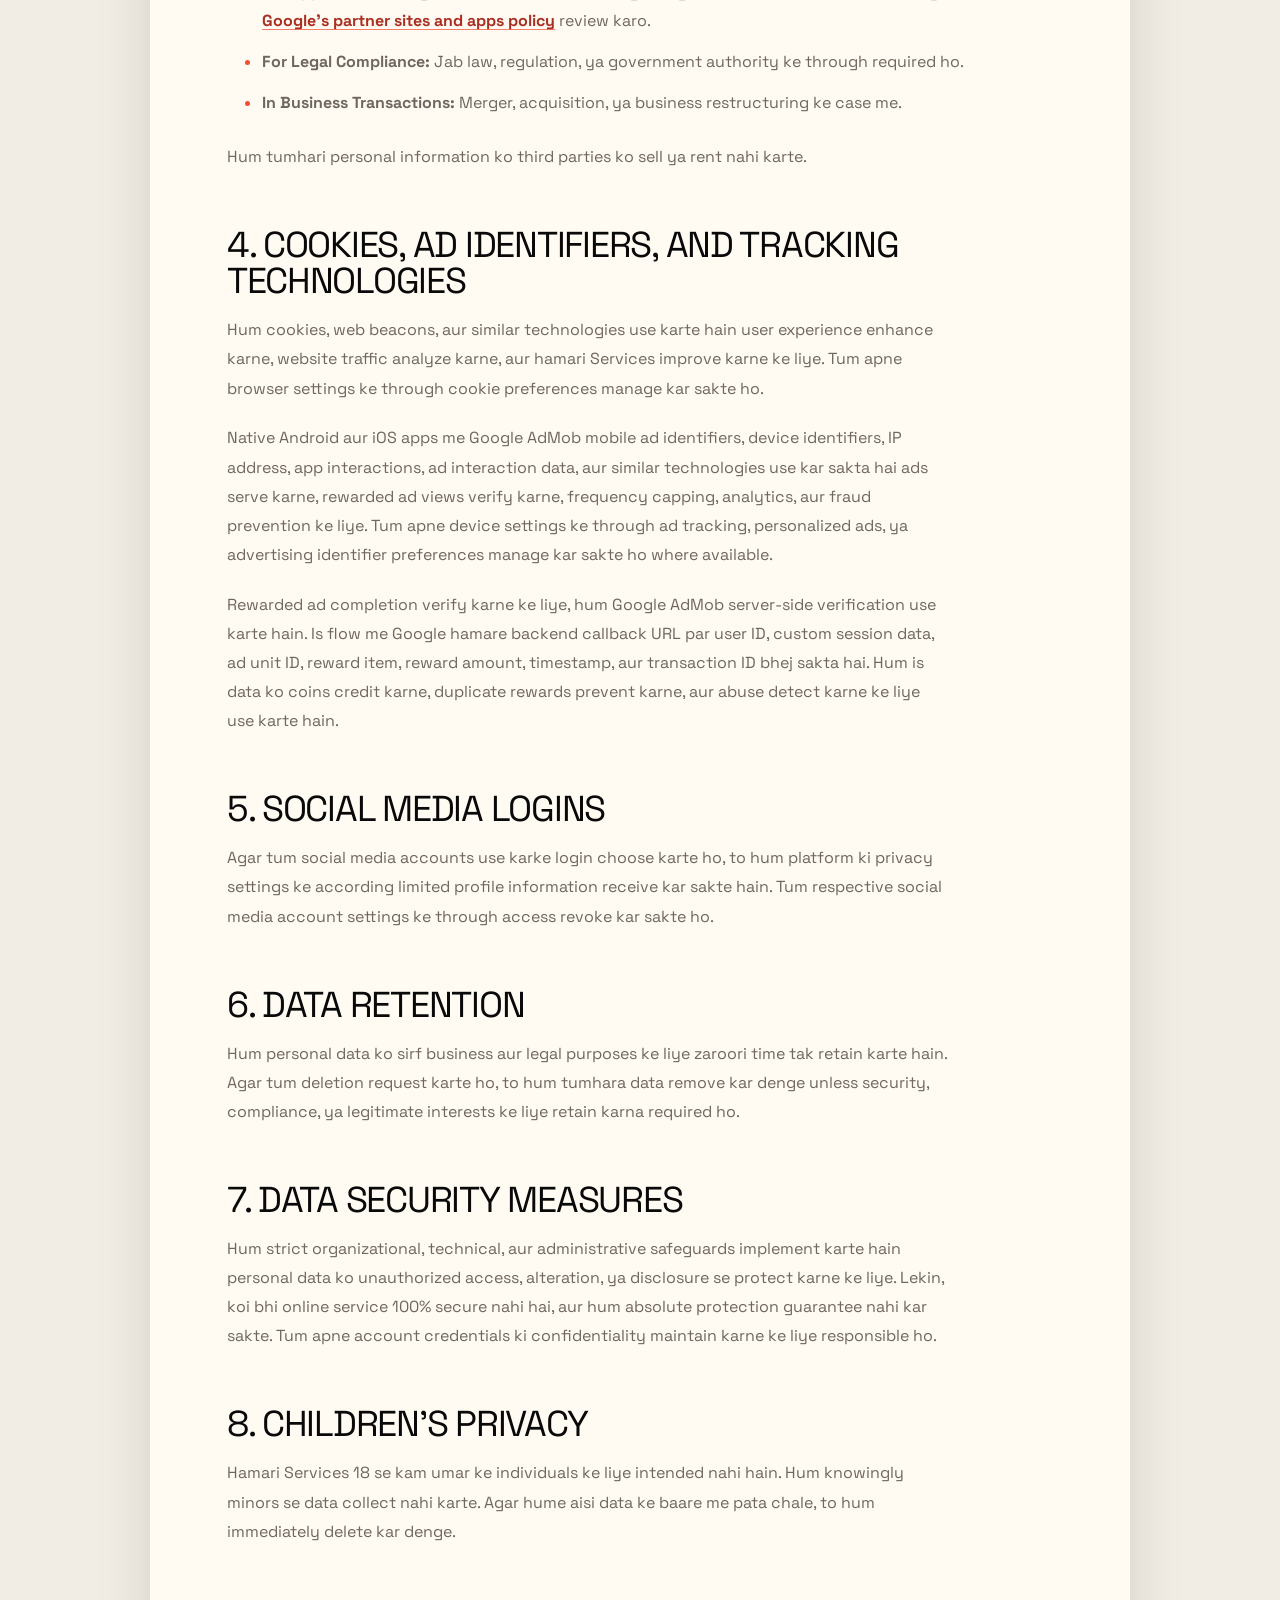
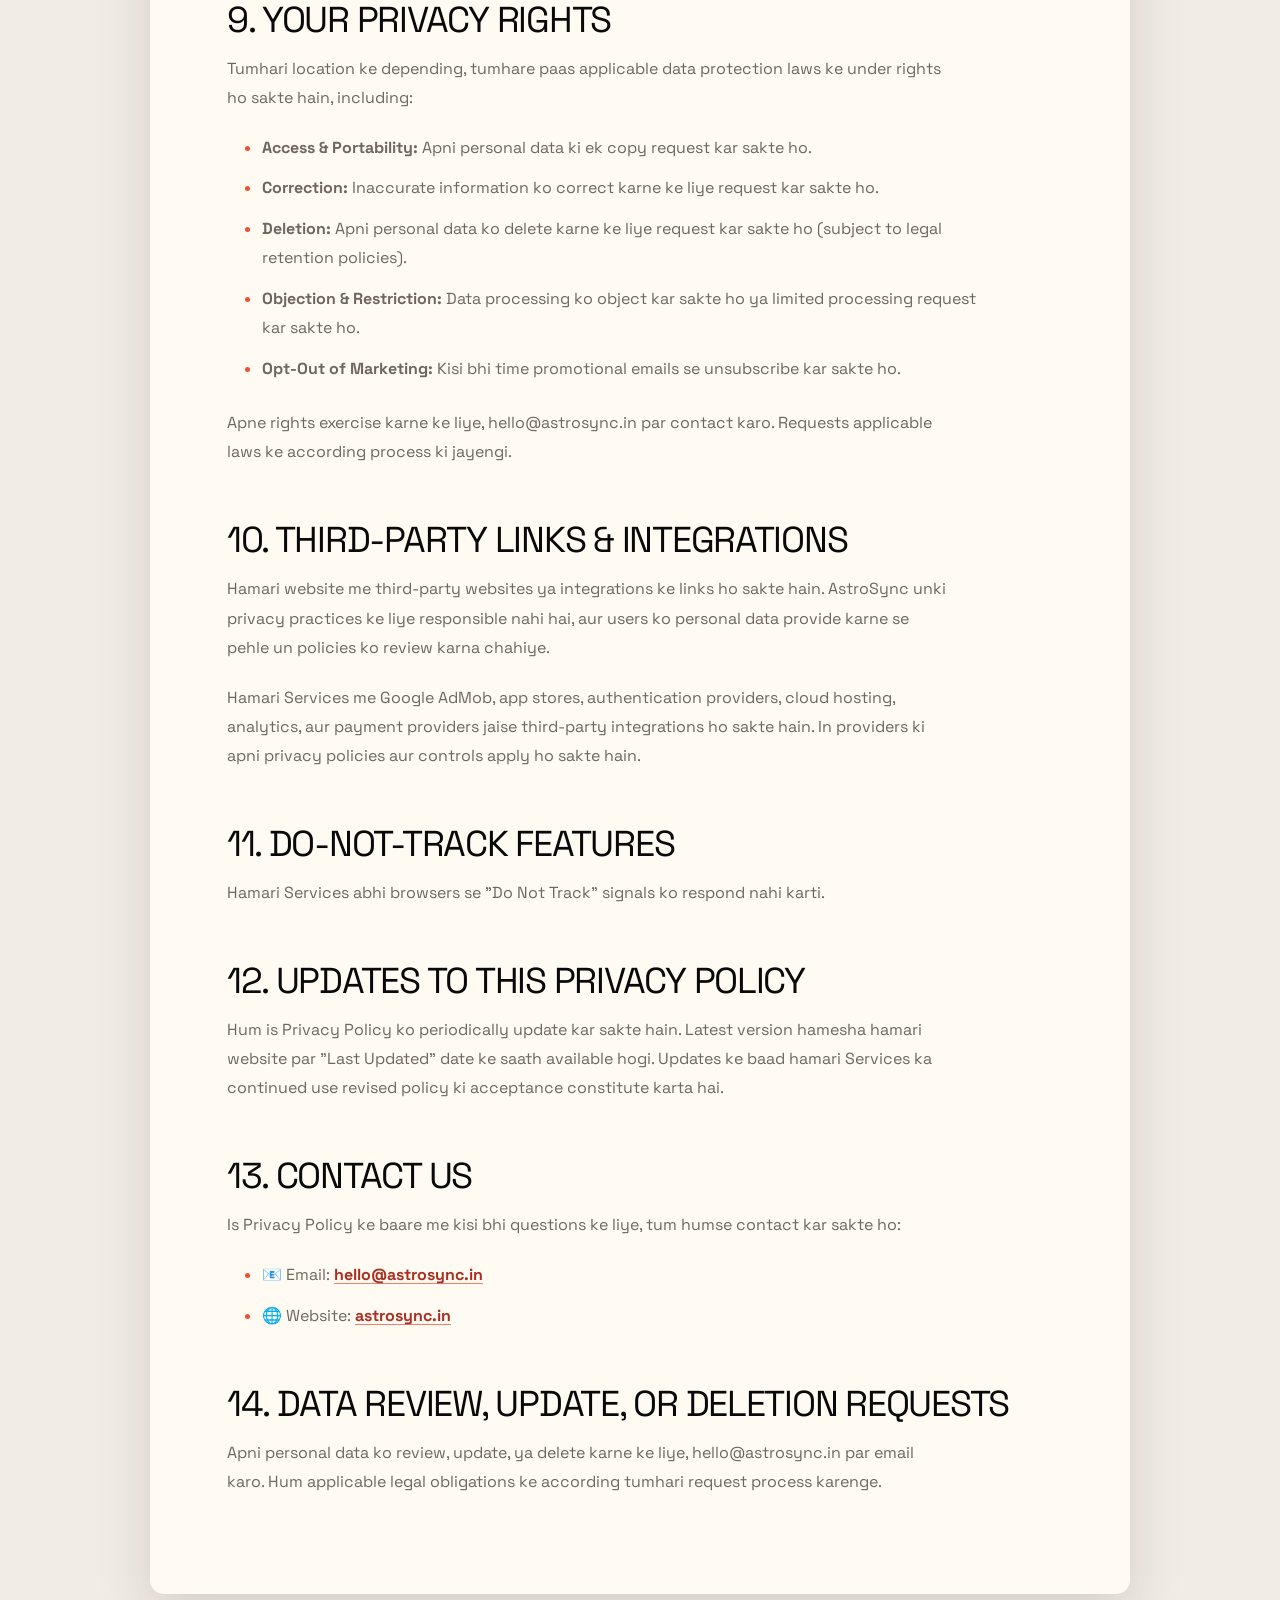
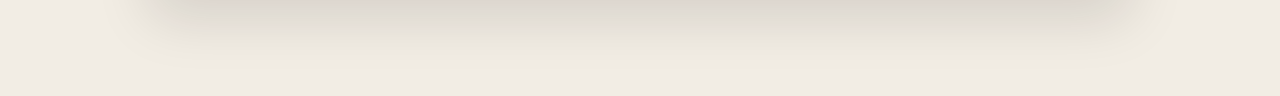
==== commit 3d067ef5: "Launch living kundli redesign" ====
--- a/privacy-policy.html
+++ b/privacy-policy.html
@@ -289,14 +289,500 @@
                 padding: 24px 20px;
             }
         }
+
+        /* AstroSync Vedic legal theme */
+        :root {
+            --bg-color: #F4EBDD;
+            --text-color: #17120F;
+            --text-muted: #493E36;
+            --primary: #5B1739;
+            --accent: #C49343;
+            --card-bg: #F4EBDD;
+            --border-radius: 6px;
+            --shadow-soft: 0 24px 56px rgba(23, 18, 15, 0.12);
+            --font-main: "Space Grotesk", "Avenir Next", "Gill Sans", sans-serif;
+            --font-display: "Fraunces", "Times New Roman", serif;
+        }
+
+        body {
+            background-color: var(--bg-color);
+            background-image:
+                radial-gradient(circle at 8% 4%, rgba(196, 147, 67, 0.23), transparent 22rem),
+                radial-gradient(circle at 96% 14%, rgba(91, 23, 57, 0.11), transparent 27rem),
+                linear-gradient(115deg, rgba(36, 116, 97, 0.055) 1px, transparent 1px),
+                linear-gradient(25deg, rgba(196, 147, 67, 0.06) 1px, transparent 1px);
+            background-size: auto, auto, 32px 32px, 32px 32px;
+            color: var(--text-color);
+        }
+
+        body::before,
+        body::after {
+            width: 38vw;
+            height: 38vw;
+            filter: blur(44px);
+            opacity: 0.55;
+        }
+
+        body::before {
+            background: radial-gradient(circle, rgba(196, 147, 67, 0.24), transparent 68%);
+        }
+
+        body::after {
+            background: radial-gradient(circle, rgba(36, 116, 97, 0.16), transparent 68%);
+        }
+
+        h1, h2, h3 { color: var(--ink-color, #17120F); }
+        p { color: var(--text-muted); }
+
+        .container { max-width: 1040px; }
+
+        nav {
+            padding: 17px 0;
+            background: rgba(91, 23, 57, 0.96);
+            border-bottom: 3px solid var(--accent);
+            box-shadow: 0 8px 28px rgba(23, 18, 15, 0.18);
+            backdrop-filter: blur(14px) saturate(120%);
+            -webkit-backdrop-filter: blur(14px) saturate(120%);
+        }
+
+        .logo {
+            color: #F4EBDD;
+            font-family: var(--font-display);
+            font-size: 1.55rem;
+            letter-spacing: -0.04em;
+        }
+
+        .logo-dot {
+            width: 11px;
+            height: 11px;
+            background: var(--accent);
+            box-shadow: 0 0 0 4px rgba(196, 147, 67, 0.2);
+        }
+
+        .lang-toggle {
+            padding: 3px;
+            background: rgba(244, 235, 221, 0.12);
+            border-color: rgba(244, 235, 221, 0.28);
+            box-shadow: none;
+            backdrop-filter: none;
+            -webkit-backdrop-filter: none;
+        }
+
+        .lang-btn {
+            color: rgba(244, 235, 221, 0.82);
+            font-size: 0.75rem;
+            letter-spacing: 0.08em;
+        }
+
+        .lang-btn.is-active {
+            background: var(--accent);
+            color: var(--text-color);
+            box-shadow: none;
+        }
+
+        .btn {
+            padding: 9px 17px;
+            border-radius: 3px;
+            background: #F4EBDD;
+            border: 1px solid #F4EBDD;
+            color: var(--primary);
+            box-shadow: none;
+            backdrop-filter: none;
+            -webkit-backdrop-filter: none;
+            font-size: 0.78rem;
+            letter-spacing: 0.07em;
+            text-transform: uppercase;
+        }
+
+        .btn:hover {
+            background: var(--accent);
+            border-color: var(--accent);
+            color: var(--text-color);
+            transform: translateY(-1px);
+        }
+
+        .content-section { padding: 68px 0 92px; }
+
+        .content-card {
+            position: relative;
+            padding: clamp(2rem, 5vw, 4.75rem);
+            background: rgba(244, 235, 221, 0.92);
+            border: 1px solid rgba(91, 23, 57, 0.22);
+            border-top: 7px solid var(--primary);
+            border-radius: var(--border-radius);
+            box-shadow: var(--shadow-soft);
+            backdrop-filter: blur(10px);
+            -webkit-backdrop-filter: blur(10px);
+        }
+
+        .content-card::before {
+            content: '';
+            display: block;
+            width: 4.5rem;
+            height: 2px;
+            margin-bottom: 1.65rem;
+            background: var(--accent);
+        }
+
+        .content-card h1 {
+            max-width: 16ch;
+            margin-bottom: 0.8rem;
+            color: var(--primary);
+            font-size: clamp(2.4rem, 5vw, 4.5rem);
+            font-weight: 800;
+            letter-spacing: -0.055em;
+            line-height: 0.98;
+        }
+
+        .content-card .last-updated {
+            display: inline-block;
+            padding: 0.42rem 0.7rem;
+            margin-bottom: 2.6rem;
+            border-left: 2px solid var(--neem-color, #247461);
+            color: var(--text-muted);
+            background: rgba(36, 116, 97, 0.07);
+            font-size: 0.82rem;
+            letter-spacing: 0.035em;
+        }
+
+        .content-card h2 {
+            margin-top: 3.25rem;
+            margin-bottom: 0.9rem;
+            color: var(--primary);
+            font-size: clamp(1.45rem, 2.6vw, 2rem);
+            letter-spacing: -0.04em;
+        }
+
+        .content-card h3 {
+            margin-top: 2.1rem;
+            margin-bottom: 0.65rem;
+            color: #247461;
+            font-size: 1.12rem;
+            letter-spacing: -0.02em;
+        }
+
+        .content-card p,
+        .content-card li {
+            font-size: 1rem;
+            line-height: 1.82;
+        }
+
+        .content-card p { margin-bottom: 1.25rem; }
+
+        .content-card ul,
+        .content-card ol {
+            margin: 0 0 1.5rem 1.2rem;
+            padding-left: 1rem;
+            color: var(--text-muted);
+        }
+
+        .content-card li { margin-bottom: 0.68rem; }
+        .content-card li::marker { color: var(--vermilion-color, #E85A3A); }
+
+        .content-card a:not(.btn) {
+            color: var(--primary) !important;
+            font-weight: 600;
+            text-decoration-color: rgba(232, 90, 58, 0.7);
+            text-underline-offset: 0.16em;
+        }
+
+        .content-card a:not(.btn):hover {
+            color: #E85A3A !important;
+            text-decoration-thickness: 2px;
+        }
+
+        .contact-info {
+            margin-top: 3rem;
+            padding: 1.7rem;
+            background: #17120F;
+            border: 1px solid #C49343;
+            border-radius: 3px;
+            color: #F4EBDD;
+        }
+
+        .contact-info h2,
+        .contact-info h3,
+        .contact-info p,
+        .contact-info li { color: #F4EBDD; }
+
+        .contact-info a:not(.btn) { color: #C49343 !important; }
+
+        .lang-btn:focus-visible,
+        .btn:focus-visible,
+        a:focus-visible {
+            outline: 3px solid #E85A3A;
+            outline-offset: 3px;
+        }
+
+        @media (max-width: 768px) {
+            nav { padding: 13px 0; }
+            .content-section { padding: 42px 0 64px; }
+            .content-card { padding: 2rem 1.4rem; }
+            .content-card h1 { font-size: clamp(2.25rem, 13vw, 3.4rem); }
+        }
+
+        @media (max-width: 480px) {
+            .logo { font-size: 1.32rem; }
+            .btn { padding: 8px 11px; font-size: 0.7rem; }
+            .content-card { border-top-width: 5px; }
+            .content-card::before { margin-bottom: 1.25rem; }
+        }
+
+        /* AstroSync current campaign theme */
+        :root {
+            --black: #09090A;
+            --black-2: #141312;
+            --ivory: #F2EDE4;
+            --paper: #FFFAF2;
+            --ink: #151311;
+            --muted: #6F675F;
+            --verm: #F04F32;
+            --verm-dark: #A92F22;
+            --brass: #C79A4A;
+            --brass-bright: #F0BA4B;
+            --jade: #26715E;
+            --font-main: "Manrope", "Space Grotesk", "Avenir Next", sans-serif;
+            --font-display: "Archivo Black", "Arial Black", "Space Grotesk", sans-serif;
+        }
+
+        html { background: var(--black); }
+
+        body {
+            background: var(--ivory);
+            color: var(--ink);
+            font-family: var(--font-main);
+            text-rendering: optimizeLegibility;
+        }
+
+        body::before,
+        body::after { display: none; }
+
+        ::selection { color: var(--paper); background: var(--verm); }
+        * { scrollbar-color: var(--verm) var(--black); }
+        *::-webkit-scrollbar { width: 10px; height: 10px; }
+        *::-webkit-scrollbar-track { background: var(--black); }
+        *::-webkit-scrollbar-thumb { background: var(--verm); border: 3px solid var(--black); border-radius: 999px; }
+
+        h1, h2, h3 { color: var(--ink); font-family: var(--font-display); }
+        p { color: var(--muted); }
+
+        .container { max-width: 1180px; }
+
+        nav {
+            padding: 15px 0;
+            background: rgba(9, 9, 10, 0.97);
+            border-bottom: 1px solid rgba(255, 250, 242, 0.16);
+            box-shadow: none;
+            backdrop-filter: blur(12px);
+            -webkit-backdrop-filter: blur(12px);
+        }
+
+        .logo {
+            gap: 10px;
+            color: var(--paper);
+            font-family: var(--font-display);
+            font-size: 1.22rem;
+            font-weight: 400;
+            letter-spacing: -0.03em;
+        }
+
+        .logo-dot {
+            width: 36px;
+            height: 36px;
+            background: url('/astrosync-original.png') center / cover no-repeat;
+            border-radius: 8px;
+            box-shadow: none;
+        }
+
+        .lang-toggle {
+            background: rgba(255, 250, 242, 0.08);
+            border-color: rgba(255, 250, 242, 0.18);
+            box-shadow: none;
+            backdrop-filter: none;
+            -webkit-backdrop-filter: none;
+        }
+
+        .lang-btn {
+            color: rgba(255, 250, 242, 0.72);
+            font-family: var(--font-main);
+            font-size: 0.76rem;
+            font-weight: 700;
+            letter-spacing: -0.01em;
+        }
+
+        .lang-btn.is-active {
+            background: var(--paper);
+            color: var(--black);
+            box-shadow: none;
+        }
+
+        .btn {
+            min-height: 42px;
+            padding: 9px 17px;
+            border: 1px solid var(--paper);
+            border-radius: 999px;
+            color: var(--black);
+            background: var(--paper);
+            box-shadow: none;
+            font-family: var(--font-main);
+            font-size: 0.76rem;
+            font-weight: 800;
+            letter-spacing: -0.01em;
+            text-transform: none;
+        }
+
+        .btn:hover {
+            border-color: var(--verm);
+            color: var(--paper);
+            background: var(--verm);
+            transform: translateY(-2px);
+        }
+
+        .content-section { padding: clamp(3rem, 7vw, 6.5rem) 0 clamp(4.5rem, 8vw, 8rem); }
+
+        .content-card {
+            max-width: 980px;
+            margin: 0 auto;
+            padding: clamp(2rem, 6vw, 5.5rem);
+            background: var(--paper);
+            border: 0;
+            border-top: 8px solid var(--verm);
+            border-radius: 14px;
+            box-shadow: 0 24px 56px rgba(21, 19, 17, 0.13);
+            backdrop-filter: none;
+            -webkit-backdrop-filter: none;
+        }
+
+        .content-card::before {
+            width: 4.25rem;
+            height: 4px;
+            margin-bottom: 2rem;
+            background: var(--brass);
+        }
+
+        .content-card h1 {
+            max-width: 12ch;
+            margin-bottom: 1rem;
+            color: var(--black);
+            font-size: clamp(2.45rem, 6vw, 5.5rem);
+            font-weight: 400;
+            letter-spacing: -0.04em;
+            line-height: 0.92;
+        }
+
+        .content-card .last-updated {
+            margin-bottom: 3rem;
+            padding: 0 0 0.75rem;
+            border: 0;
+            border-bottom: 1px solid rgba(21, 19, 17, 0.18);
+            color: var(--muted);
+            background: transparent;
+            font-family: var(--font-main);
+            font-size: 0.84rem;
+            font-weight: 700;
+            letter-spacing: -0.01em;
+        }
+
+        .content-card h2 {
+            margin-top: 3.5rem;
+            margin-bottom: 1rem;
+            color: var(--black);
+            font-size: clamp(1.55rem, 3vw, 2.25rem);
+            font-weight: 400;
+            letter-spacing: -0.035em;
+            line-height: 1;
+        }
+
+        .content-card h3 {
+            margin-top: 2.25rem;
+            margin-bottom: 0.75rem;
+            color: var(--verm-dark);
+            font-family: var(--font-main);
+            font-size: 1rem;
+            font-weight: 800;
+            letter-spacing: -0.01em;
+            line-height: 1.3;
+        }
+
+        .content-card p,
+        .content-card li {
+            max-width: 72ch;
+            color: var(--muted);
+            font-family: var(--font-main);
+            font-size: 1rem;
+            line-height: 1.82;
+        }
+
+        .content-card p { margin-bottom: 1.3rem; }
+
+        .content-card ul,
+        .content-card ol {
+            margin: 0 0 1.6rem 1.15rem;
+            padding-left: 1.05rem;
+            color: var(--muted);
+        }
+
+        .content-card li { margin-bottom: 0.72rem; }
+        .content-card li::marker { color: var(--verm); }
+
+        .content-card a:not(.btn) {
+            color: var(--verm-dark) !important;
+            font-weight: 800;
+            text-decoration-color: rgba(240, 79, 50, 0.72);
+            text-decoration-thickness: 1px;
+            text-underline-offset: 0.18em;
+        }
+
+        .content-card a:not(.btn):hover {
+            color: var(--verm) !important;
+            text-decoration-thickness: 2px;
+        }
+
+        .contact-info {
+            margin-top: 3.5rem;
+            padding: clamp(1.5rem, 3vw, 2.2rem);
+            color: var(--paper);
+            background: var(--black);
+            border: 0;
+            border-top: 3px solid var(--brass);
+            border-radius: 14px;
+        }
+
+        .contact-info h2,
+        .contact-info h3,
+        .contact-info p,
+        .contact-info li { color: rgba(255, 250, 242, 0.78); }
+
+        .contact-info h2 { color: var(--paper); }
+        .contact-info h3 { color: var(--brass-bright); }
+        .contact-info a:not(.btn) { color: var(--brass-bright) !important; }
+
+        .lang-btn:focus-visible,
+        .btn:focus-visible,
+        a:focus-visible {
+            outline: 3px solid var(--brass-bright);
+            outline-offset: 4px;
+        }
+
+        @media (max-width: 768px) {
+            nav { padding: 12px 0; }
+            .content-section { padding: 2.5rem 0 4rem; }
+            .content-card { padding: 2rem 1.35rem; border-top-width: 6px; }
+            .content-card h1 { font-size: clamp(2.45rem, 12vw, 4.25rem); }
+        }
+
+        @media (max-width: 480px) {
+            .logo { font-size: 1.06rem; }
+            .btn { min-height: 38px; padding: 7px 11px; font-size: 0.7rem; }
+            .content-card::before { margin-bottom: 1.45rem; }
+        }
     </style>
-    <link rel="stylesheet" href="/assets/legal.css">
 </head>
 <body data-lang="hi">
 
     <nav>
         <div class="container nav-inner">
-            <a href="/" class="logo"><img class="legal-brand-icon" src="/astrosync-original.png" alt=""> AstroSync</a>
+            <a href="/" class="logo"><div class="logo-dot"></div> AstroSync</a>
             <div class="nav-actions">
                 <div class="lang-toggle" role="group" aria-label="Language toggle">
                     <button class="lang-btn is-active" type="button" data-lang="hi" aria-pressed="true">
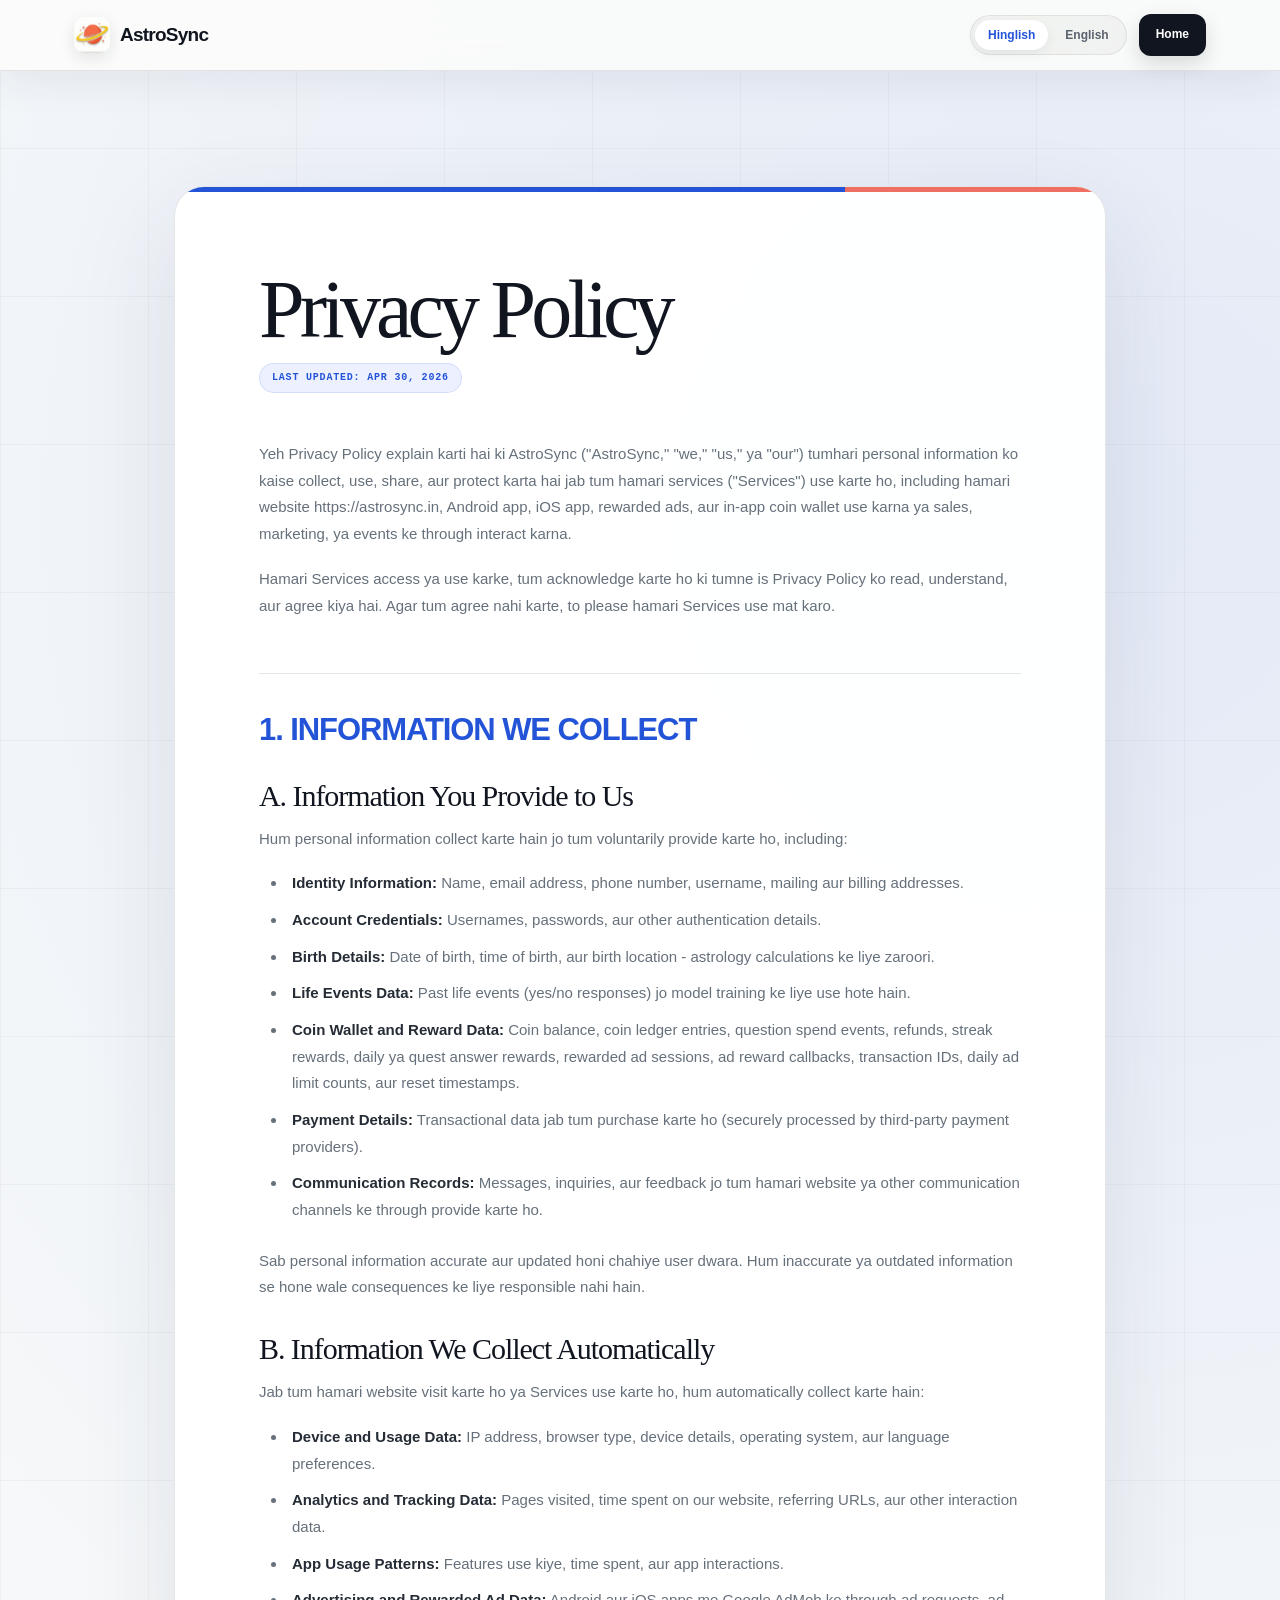
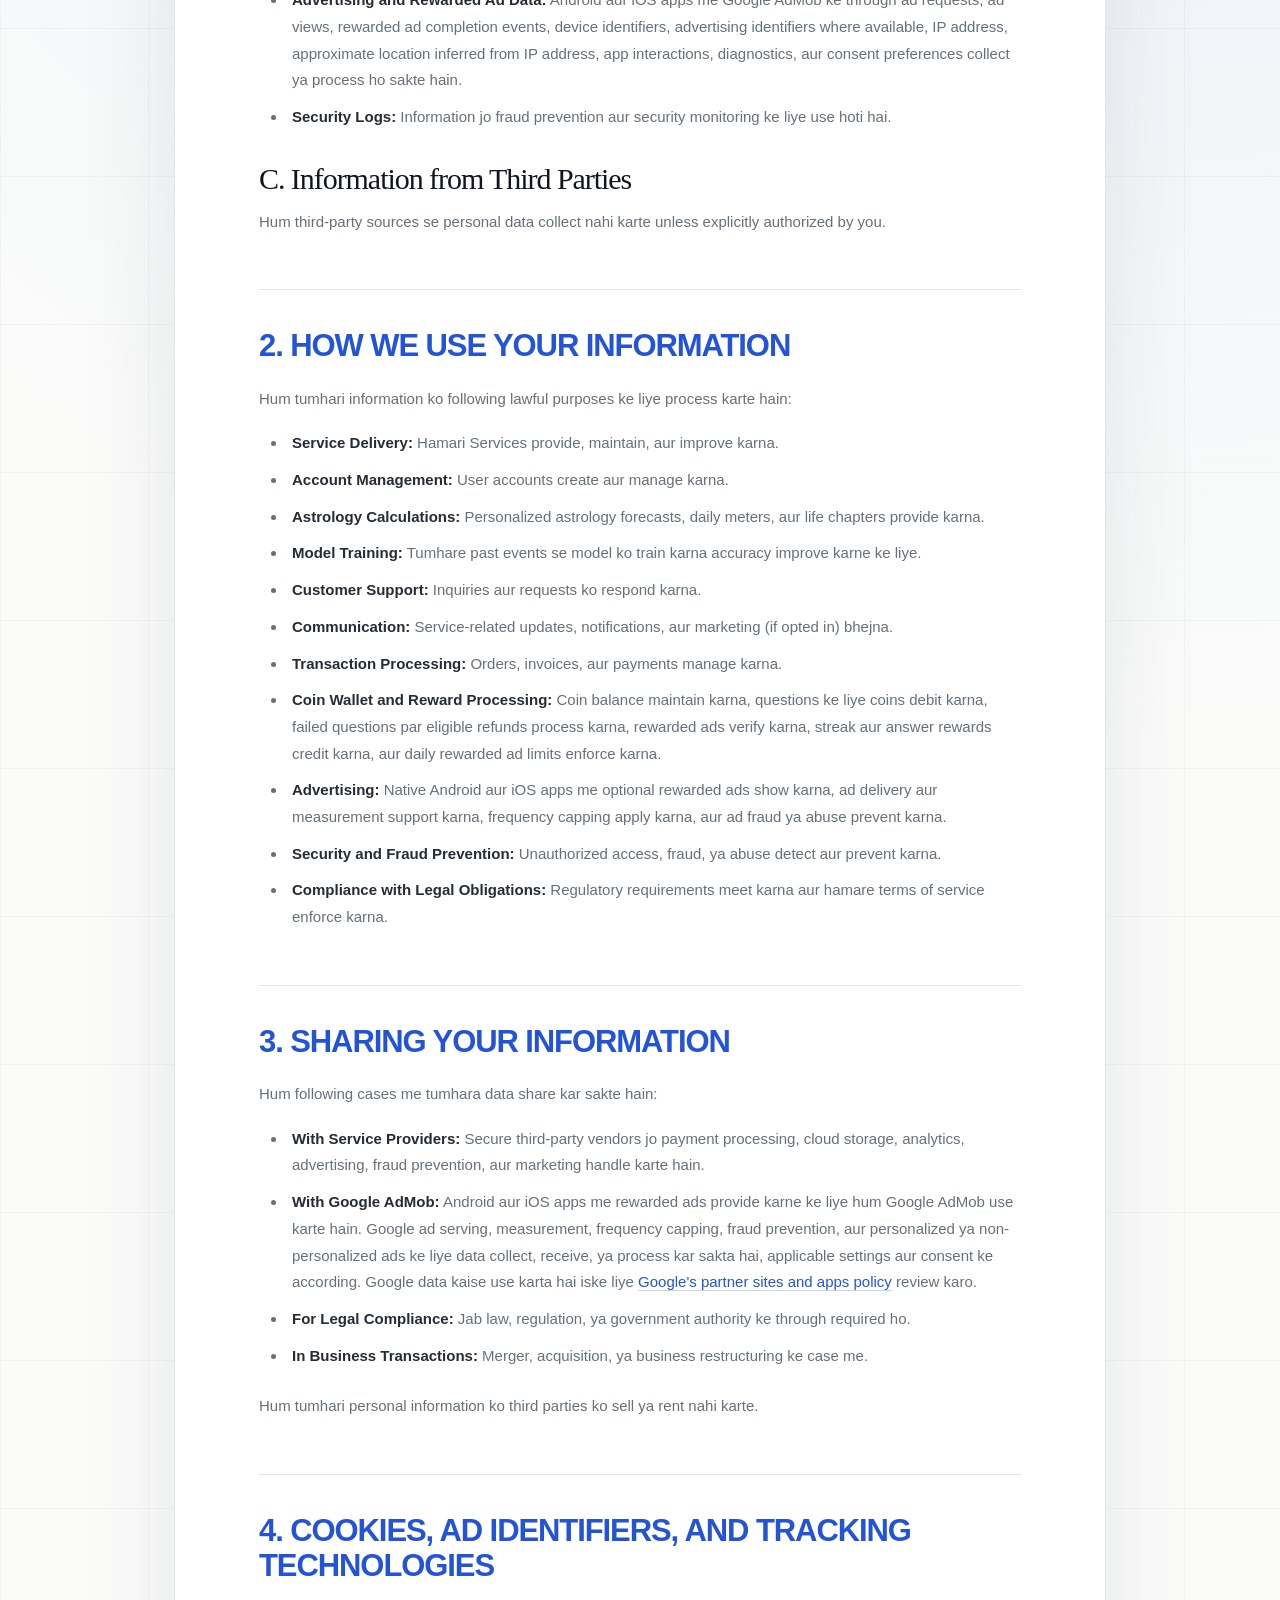
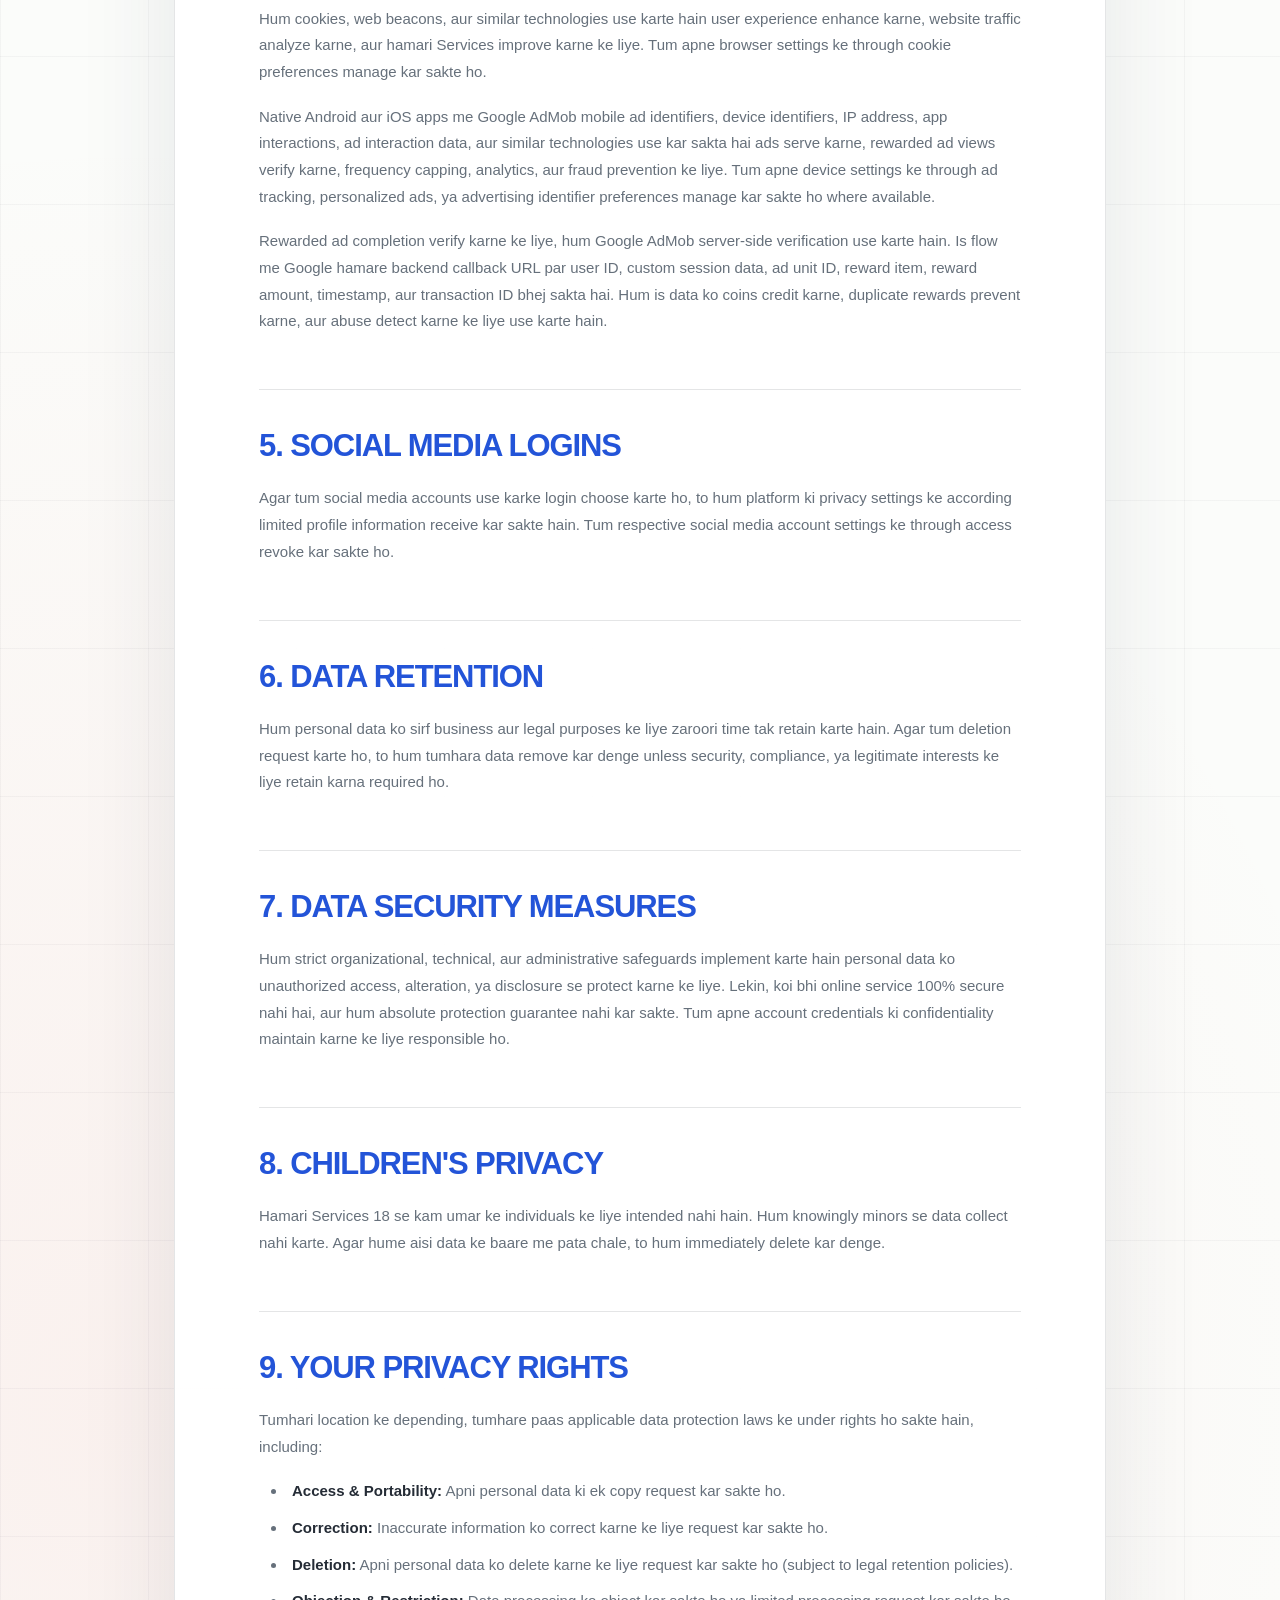
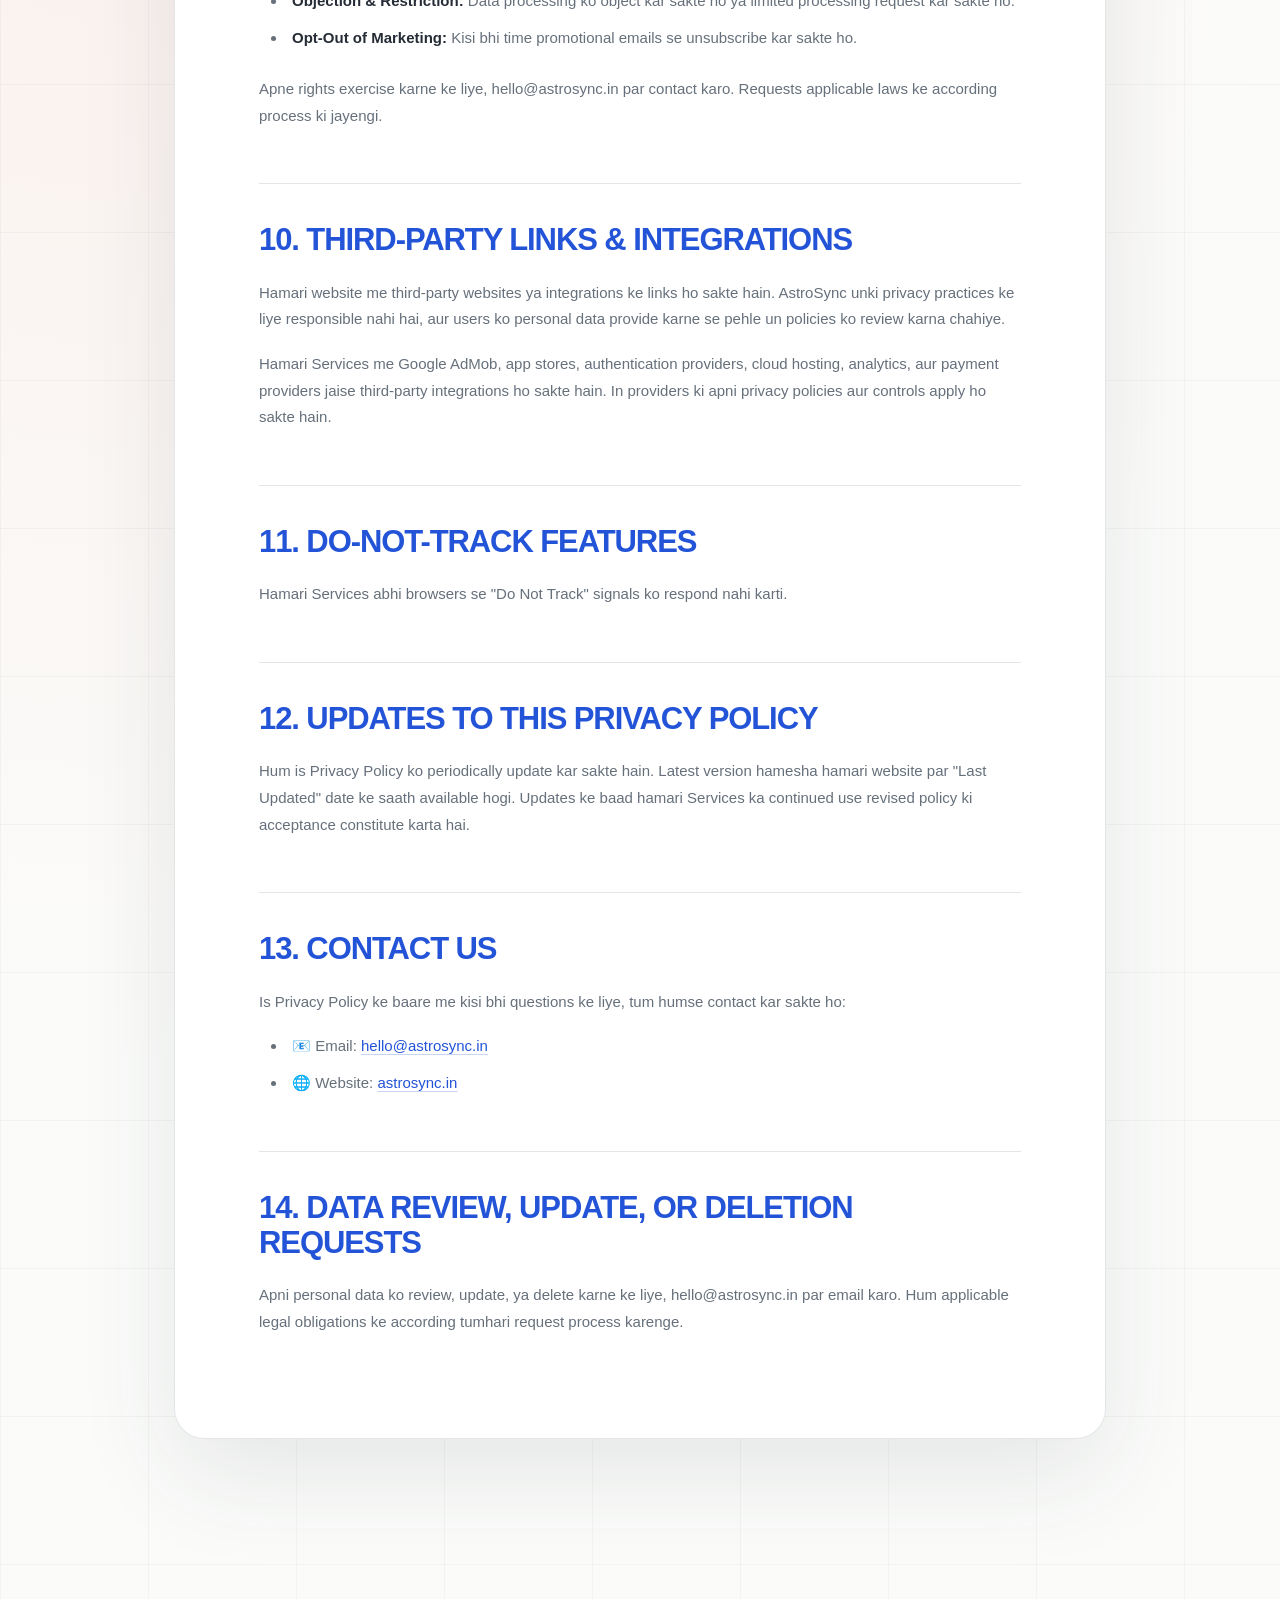
==== commit 544115f9: "Revert "Launch living kundli redesign" This reverts commit 3d067ef5a230f8ba731545ee99e90cd527574307." ====
--- a/privacy-policy.html
+++ b/privacy-policy.html
@@ -289,500 +289,14 @@
                 padding: 24px 20px;
             }
         }
-
-        /* AstroSync Vedic legal theme */
-        :root {
-            --bg-color: #F4EBDD;
-            --text-color: #17120F;
-            --text-muted: #493E36;
-            --primary: #5B1739;
-            --accent: #C49343;
-            --card-bg: #F4EBDD;
-            --border-radius: 6px;
-            --shadow-soft: 0 24px 56px rgba(23, 18, 15, 0.12);
-            --font-main: "Space Grotesk", "Avenir Next", "Gill Sans", sans-serif;
-            --font-display: "Fraunces", "Times New Roman", serif;
-        }
-
-        body {
-            background-color: var(--bg-color);
-            background-image:
-                radial-gradient(circle at 8% 4%, rgba(196, 147, 67, 0.23), transparent 22rem),
-                radial-gradient(circle at 96% 14%, rgba(91, 23, 57, 0.11), transparent 27rem),
-                linear-gradient(115deg, rgba(36, 116, 97, 0.055) 1px, transparent 1px),
-                linear-gradient(25deg, rgba(196, 147, 67, 0.06) 1px, transparent 1px);
-            background-size: auto, auto, 32px 32px, 32px 32px;
-            color: var(--text-color);
-        }
-
-        body::before,
-        body::after {
-            width: 38vw;
-            height: 38vw;
-            filter: blur(44px);
-            opacity: 0.55;
-        }
-
-        body::before {
-            background: radial-gradient(circle, rgba(196, 147, 67, 0.24), transparent 68%);
-        }
-
-        body::after {
-            background: radial-gradient(circle, rgba(36, 116, 97, 0.16), transparent 68%);
-        }
-
-        h1, h2, h3 { color: var(--ink-color, #17120F); }
-        p { color: var(--text-muted); }
-
-        .container { max-width: 1040px; }
-
-        nav {
-            padding: 17px 0;
-            background: rgba(91, 23, 57, 0.96);
-            border-bottom: 3px solid var(--accent);
-            box-shadow: 0 8px 28px rgba(23, 18, 15, 0.18);
-            backdrop-filter: blur(14px) saturate(120%);
-            -webkit-backdrop-filter: blur(14px) saturate(120%);
-        }
-
-        .logo {
-            color: #F4EBDD;
-            font-family: var(--font-display);
-            font-size: 1.55rem;
-            letter-spacing: -0.04em;
-        }
-
-        .logo-dot {
-            width: 11px;
-            height: 11px;
-            background: var(--accent);
-            box-shadow: 0 0 0 4px rgba(196, 147, 67, 0.2);
-        }
-
-        .lang-toggle {
-            padding: 3px;
-            background: rgba(244, 235, 221, 0.12);
-            border-color: rgba(244, 235, 221, 0.28);
-            box-shadow: none;
-            backdrop-filter: none;
-            -webkit-backdrop-filter: none;
-        }
-
-        .lang-btn {
-            color: rgba(244, 235, 221, 0.82);
-            font-size: 0.75rem;
-            letter-spacing: 0.08em;
-        }
-
-        .lang-btn.is-active {
-            background: var(--accent);
-            color: var(--text-color);
-            box-shadow: none;
-        }
-
-        .btn {
-            padding: 9px 17px;
-            border-radius: 3px;
-            background: #F4EBDD;
-            border: 1px solid #F4EBDD;
-            color: var(--primary);
-            box-shadow: none;
-            backdrop-filter: none;
-            -webkit-backdrop-filter: none;
-            font-size: 0.78rem;
-            letter-spacing: 0.07em;
-            text-transform: uppercase;
-        }
-
-        .btn:hover {
-            background: var(--accent);
-            border-color: var(--accent);
-            color: var(--text-color);
-            transform: translateY(-1px);
-        }
-
-        .content-section { padding: 68px 0 92px; }
-
-        .content-card {
-            position: relative;
-            padding: clamp(2rem, 5vw, 4.75rem);
-            background: rgba(244, 235, 221, 0.92);
-            border: 1px solid rgba(91, 23, 57, 0.22);
-            border-top: 7px solid var(--primary);
-            border-radius: var(--border-radius);
-            box-shadow: var(--shadow-soft);
-            backdrop-filter: blur(10px);
-            -webkit-backdrop-filter: blur(10px);
-        }
-
-        .content-card::before {
-            content: '';
-            display: block;
-            width: 4.5rem;
-            height: 2px;
-            margin-bottom: 1.65rem;
-            background: var(--accent);
-        }
-
-        .content-card h1 {
-            max-width: 16ch;
-            margin-bottom: 0.8rem;
-            color: var(--primary);
-            font-size: clamp(2.4rem, 5vw, 4.5rem);
-            font-weight: 800;
-            letter-spacing: -0.055em;
-            line-height: 0.98;
-        }
-
-        .content-card .last-updated {
-            display: inline-block;
-            padding: 0.42rem 0.7rem;
-            margin-bottom: 2.6rem;
-            border-left: 2px solid var(--neem-color, #247461);
-            color: var(--text-muted);
-            background: rgba(36, 116, 97, 0.07);
-            font-size: 0.82rem;
-            letter-spacing: 0.035em;
-        }
-
-        .content-card h2 {
-            margin-top: 3.25rem;
-            margin-bottom: 0.9rem;
-            color: var(--primary);
-            font-size: clamp(1.45rem, 2.6vw, 2rem);
-            letter-spacing: -0.04em;
-        }
-
-        .content-card h3 {
-            margin-top: 2.1rem;
-            margin-bottom: 0.65rem;
-            color: #247461;
-            font-size: 1.12rem;
-            letter-spacing: -0.02em;
-        }
-
-        .content-card p,
-        .content-card li {
-            font-size: 1rem;
-            line-height: 1.82;
-        }
-
-        .content-card p { margin-bottom: 1.25rem; }
-
-        .content-card ul,
-        .content-card ol {
-            margin: 0 0 1.5rem 1.2rem;
-            padding-left: 1rem;
-            color: var(--text-muted);
-        }
-
-        .content-card li { margin-bottom: 0.68rem; }
-        .content-card li::marker { color: var(--vermilion-color, #E85A3A); }
-
-        .content-card a:not(.btn) {
-            color: var(--primary) !important;
-            font-weight: 600;
-            text-decoration-color: rgba(232, 90, 58, 0.7);
-            text-underline-offset: 0.16em;
-        }
-
-        .content-card a:not(.btn):hover {
-            color: #E85A3A !important;
-            text-decoration-thickness: 2px;
-        }
-
-        .contact-info {
-            margin-top: 3rem;
-            padding: 1.7rem;
-            background: #17120F;
-            border: 1px solid #C49343;
-            border-radius: 3px;
-            color: #F4EBDD;
-        }
-
-        .contact-info h2,
-        .contact-info h3,
-        .contact-info p,
-        .contact-info li { color: #F4EBDD; }
-
-        .contact-info a:not(.btn) { color: #C49343 !important; }
-
-        .lang-btn:focus-visible,
-        .btn:focus-visible,
-        a:focus-visible {
-            outline: 3px solid #E85A3A;
-            outline-offset: 3px;
-        }
-
-        @media (max-width: 768px) {
-            nav { padding: 13px 0; }
-            .content-section { padding: 42px 0 64px; }
-            .content-card { padding: 2rem 1.4rem; }
-            .content-card h1 { font-size: clamp(2.25rem, 13vw, 3.4rem); }
-        }
-
-        @media (max-width: 480px) {
-            .logo { font-size: 1.32rem; }
-            .btn { padding: 8px 11px; font-size: 0.7rem; }
-            .content-card { border-top-width: 5px; }
-            .content-card::before { margin-bottom: 1.25rem; }
-        }
-
-        /* AstroSync current campaign theme */
-        :root {
-            --black: #09090A;
-            --black-2: #141312;
-            --ivory: #F2EDE4;
-            --paper: #FFFAF2;
-            --ink: #151311;
-            --muted: #6F675F;
-            --verm: #F04F32;
-            --verm-dark: #A92F22;
-            --brass: #C79A4A;
-            --brass-bright: #F0BA4B;
-            --jade: #26715E;
-            --font-main: "Manrope", "Space Grotesk", "Avenir Next", sans-serif;
-            --font-display: "Archivo Black", "Arial Black", "Space Grotesk", sans-serif;
-        }
-
-        html { background: var(--black); }
-
-        body {
-            background: var(--ivory);
-            color: var(--ink);
-            font-family: var(--font-main);
-            text-rendering: optimizeLegibility;
-        }
-
-        body::before,
-        body::after { display: none; }
-
-        ::selection { color: var(--paper); background: var(--verm); }
-        * { scrollbar-color: var(--verm) var(--black); }
-        *::-webkit-scrollbar { width: 10px; height: 10px; }
-        *::-webkit-scrollbar-track { background: var(--black); }
-        *::-webkit-scrollbar-thumb { background: var(--verm); border: 3px solid var(--black); border-radius: 999px; }
-
-        h1, h2, h3 { color: var(--ink); font-family: var(--font-display); }
-        p { color: var(--muted); }
-
-        .container { max-width: 1180px; }
-
-        nav {
-            padding: 15px 0;
-            background: rgba(9, 9, 10, 0.97);
-            border-bottom: 1px solid rgba(255, 250, 242, 0.16);
-            box-shadow: none;
-            backdrop-filter: blur(12px);
-            -webkit-backdrop-filter: blur(12px);
-        }
-
-        .logo {
-            gap: 10px;
-            color: var(--paper);
-            font-family: var(--font-display);
-            font-size: 1.22rem;
-            font-weight: 400;
-            letter-spacing: -0.03em;
-        }
-
-        .logo-dot {
-            width: 36px;
-            height: 36px;
-            background: url('/astrosync-original.png') center / cover no-repeat;
-            border-radius: 8px;
-            box-shadow: none;
-        }
-
-        .lang-toggle {
-            background: rgba(255, 250, 242, 0.08);
-            border-color: rgba(255, 250, 242, 0.18);
-            box-shadow: none;
-            backdrop-filter: none;
-            -webkit-backdrop-filter: none;
-        }
-
-        .lang-btn {
-            color: rgba(255, 250, 242, 0.72);
-            font-family: var(--font-main);
-            font-size: 0.76rem;
-            font-weight: 700;
-            letter-spacing: -0.01em;
-        }
-
-        .lang-btn.is-active {
-            background: var(--paper);
-            color: var(--black);
-            box-shadow: none;
-        }
-
-        .btn {
-            min-height: 42px;
-            padding: 9px 17px;
-            border: 1px solid var(--paper);
-            border-radius: 999px;
-            color: var(--black);
-            background: var(--paper);
-            box-shadow: none;
-            font-family: var(--font-main);
-            font-size: 0.76rem;
-            font-weight: 800;
-            letter-spacing: -0.01em;
-            text-transform: none;
-        }
-
-        .btn:hover {
-            border-color: var(--verm);
-            color: var(--paper);
-            background: var(--verm);
-            transform: translateY(-2px);
-        }
-
-        .content-section { padding: clamp(3rem, 7vw, 6.5rem) 0 clamp(4.5rem, 8vw, 8rem); }
-
-        .content-card {
-            max-width: 980px;
-            margin: 0 auto;
-            padding: clamp(2rem, 6vw, 5.5rem);
-            background: var(--paper);
-            border: 0;
-            border-top: 8px solid var(--verm);
-            border-radius: 14px;
-            box-shadow: 0 24px 56px rgba(21, 19, 17, 0.13);
-            backdrop-filter: none;
-            -webkit-backdrop-filter: none;
-        }
-
-        .content-card::before {
-            width: 4.25rem;
-            height: 4px;
-            margin-bottom: 2rem;
-            background: var(--brass);
-        }
-
-        .content-card h1 {
-            max-width: 12ch;
-            margin-bottom: 1rem;
-            color: var(--black);
-            font-size: clamp(2.45rem, 6vw, 5.5rem);
-            font-weight: 400;
-            letter-spacing: -0.04em;
-            line-height: 0.92;
-        }
-
-        .content-card .last-updated {
-            margin-bottom: 3rem;
-            padding: 0 0 0.75rem;
-            border: 0;
-            border-bottom: 1px solid rgba(21, 19, 17, 0.18);
-            color: var(--muted);
-            background: transparent;
-            font-family: var(--font-main);
-            font-size: 0.84rem;
-            font-weight: 700;
-            letter-spacing: -0.01em;
-        }
-
-        .content-card h2 {
-            margin-top: 3.5rem;
-            margin-bottom: 1rem;
-            color: var(--black);
-            font-size: clamp(1.55rem, 3vw, 2.25rem);
-            font-weight: 400;
-            letter-spacing: -0.035em;
-            line-height: 1;
-        }
-
-        .content-card h3 {
-            margin-top: 2.25rem;
-            margin-bottom: 0.75rem;
-            color: var(--verm-dark);
-            font-family: var(--font-main);
-            font-size: 1rem;
-            font-weight: 800;
-            letter-spacing: -0.01em;
-            line-height: 1.3;
-        }
-
-        .content-card p,
-        .content-card li {
-            max-width: 72ch;
-            color: var(--muted);
-            font-family: var(--font-main);
-            font-size: 1rem;
-            line-height: 1.82;
-        }
-
-        .content-card p { margin-bottom: 1.3rem; }
-
-        .content-card ul,
-        .content-card ol {
-            margin: 0 0 1.6rem 1.15rem;
-            padding-left: 1.05rem;
-            color: var(--muted);
-        }
-
-        .content-card li { margin-bottom: 0.72rem; }
-        .content-card li::marker { color: var(--verm); }
-
-        .content-card a:not(.btn) {
-            color: var(--verm-dark) !important;
-            font-weight: 800;
-            text-decoration-color: rgba(240, 79, 50, 0.72);
-            text-decoration-thickness: 1px;
-            text-underline-offset: 0.18em;
-        }
-
-        .content-card a:not(.btn):hover {
-            color: var(--verm) !important;
-            text-decoration-thickness: 2px;
-        }
-
-        .contact-info {
-            margin-top: 3.5rem;
-            padding: clamp(1.5rem, 3vw, 2.2rem);
-            color: var(--paper);
-            background: var(--black);
-            border: 0;
-            border-top: 3px solid var(--brass);
-            border-radius: 14px;
-        }
-
-        .contact-info h2,
-        .contact-info h3,
-        .contact-info p,
-        .contact-info li { color: rgba(255, 250, 242, 0.78); }
-
-        .contact-info h2 { color: var(--paper); }
-        .contact-info h3 { color: var(--brass-bright); }
-        .contact-info a:not(.btn) { color: var(--brass-bright) !important; }
-
-        .lang-btn:focus-visible,
-        .btn:focus-visible,
-        a:focus-visible {
-            outline: 3px solid var(--brass-bright);
-            outline-offset: 4px;
-        }
-
-        @media (max-width: 768px) {
-            nav { padding: 12px 0; }
-            .content-section { padding: 2.5rem 0 4rem; }
-            .content-card { padding: 2rem 1.35rem; border-top-width: 6px; }
-            .content-card h1 { font-size: clamp(2.45rem, 12vw, 4.25rem); }
-        }
-
-        @media (max-width: 480px) {
-            .logo { font-size: 1.06rem; }
-            .btn { min-height: 38px; padding: 7px 11px; font-size: 0.7rem; }
-            .content-card::before { margin-bottom: 1.45rem; }
-        }
     </style>
+    <link rel="stylesheet" href="/assets/legal.css">
 </head>
 <body data-lang="hi">
 
     <nav>
         <div class="container nav-inner">
-            <a href="/" class="logo"><div class="logo-dot"></div> AstroSync</a>
+            <a href="/" class="logo"><img class="legal-brand-icon" src="/astrosync-original.png" alt=""> AstroSync</a>
             <div class="nav-actions">
                 <div class="lang-toggle" role="group" aria-label="Language toggle">
                     <button class="lang-btn is-active" type="button" data-lang="hi" aria-pressed="true">
--- a/assets/legal.css
+++ b/assets/legal.css
@@ -0,0 +1,299 @@
+:root {
+  --bg-color: #fbfcfa;
+  --text-color: #10151f;
+  --text-muted: #66707b;
+  --primary: #2354d8;
+  --accent: #f06f63;
+  --card-bg: #ffffff;
+  --font-main: "Helvetica Neue", Arial, sans-serif;
+  --font-display: "Iowan Old Style", Baskerville, "Times New Roman", serif;
+}
+
+html {
+  background: var(--bg-color);
+}
+
+body {
+  min-height: 100vh;
+  background:
+    linear-gradient(rgba(16, 21, 31, 0.035) 1px, transparent 1px),
+    linear-gradient(90deg, rgba(16, 21, 31, 0.035) 1px, transparent 1px),
+    radial-gradient(circle at 84% 8%, rgba(35, 84, 216, 0.11), transparent 31%),
+    radial-gradient(circle at 10% 72%, rgba(240, 111, 99, 0.08), transparent 27%),
+    var(--bg-color);
+  background-size: 148px 148px, 148px 148px, auto, auto, auto;
+  color: var(--text-color);
+  font-family: var(--font-main);
+  -webkit-font-smoothing: antialiased;
+  text-rendering: optimizeLegibility;
+}
+
+body::before,
+body::after {
+  display: none;
+}
+
+nav {
+  position: sticky;
+  top: 0;
+  z-index: 20;
+  padding: 14px 0;
+  border-bottom: 1px solid rgba(16, 21, 31, 0.1);
+  background: rgba(251, 252, 250, 0.9);
+  box-shadow: 0 12px 38px rgba(36, 47, 71, 0.07);
+  backdrop-filter: blur(24px) saturate(140%);
+  -webkit-backdrop-filter: blur(24px) saturate(140%);
+}
+
+nav .container {
+  max-width: 1180px;
+}
+
+.nav-inner {
+  gap: 24px;
+}
+
+.logo {
+  gap: 10px;
+  color: var(--text-color);
+  font-size: 19px;
+  font-weight: 700;
+  letter-spacing: -0.04em;
+  text-decoration: none;
+}
+
+.legal-brand-icon {
+  width: 36px;
+  height: 36px;
+  border-radius: 10px;
+  object-fit: contain;
+  box-shadow: 0 5px 16px rgba(16, 21, 31, 0.1);
+}
+
+.lang-toggle {
+  padding: 4px;
+  border: 1px solid rgba(16, 21, 31, 0.08);
+  background: rgba(16, 21, 31, 0.035);
+  box-shadow: none;
+}
+
+.lang-btn {
+  padding: 8px 13px;
+  color: #59626e;
+  font-size: 12px;
+}
+
+.lang-btn.is-active {
+  background: #ffffff;
+  color: var(--primary);
+  box-shadow: 0 4px 12px rgba(36, 47, 71, 0.08);
+}
+
+nav .btn {
+  min-height: 42px;
+  padding: 0 17px;
+  border: 0;
+  border-radius: 12px;
+  background: var(--text-color);
+  color: #ffffff;
+  box-shadow: 0 8px 20px rgba(16, 21, 31, 0.14);
+  font-size: 12px;
+  font-weight: 650;
+}
+
+nav .btn:hover {
+  background: var(--primary);
+  transform: translateY(-1px);
+}
+
+.content-section {
+  padding: clamp(76px, 9vw, 130px) 0 120px;
+}
+
+.content-section > .container {
+  max-width: 980px;
+}
+
+.content-card {
+  position: relative;
+  overflow: hidden;
+  padding: clamp(42px, 7vw, 84px);
+  border: 1px solid rgba(16, 21, 31, 0.11);
+  border-radius: 30px;
+  background: rgba(255, 255, 255, 0.96);
+  box-shadow: 0 36px 100px rgba(36, 47, 71, 0.1);
+  backdrop-filter: none;
+  -webkit-backdrop-filter: none;
+}
+
+.content-card::before {
+  content: "";
+  position: absolute;
+  top: 0;
+  left: 0;
+  width: 100%;
+  height: 5px;
+  background: linear-gradient(90deg, var(--primary) 0 72%, var(--accent) 72% 100%);
+}
+
+.content-card h1 {
+  max-width: 760px;
+  margin: 0 0 14px;
+  color: var(--text-color);
+  font-family: var(--font-display);
+  font-size: clamp(52px, 8vw, 82px);
+  font-weight: 400;
+  line-height: 0.95;
+  letter-spacing: -0.06em;
+}
+
+.last-updated {
+  width: fit-content;
+  margin: 0 0 48px !important;
+  padding: 8px 12px;
+  border: 1px solid rgba(35, 84, 216, 0.13);
+  border-radius: 999px;
+  background: #edf1ff;
+  color: var(--primary) !important;
+  font-family: ui-monospace, SFMono-Regular, Menlo, Monaco, Consolas, monospace;
+  font-size: 10px !important;
+  font-weight: 650;
+  line-height: 1.2 !important;
+  letter-spacing: 0.08em;
+  text-transform: uppercase;
+}
+
+.content-card h2 {
+  margin: 54px 0 22px;
+  padding-top: 38px;
+  border-top: 1px solid rgba(16, 21, 31, 0.11);
+  color: var(--primary);
+  font-family: var(--font-main);
+  font-size: clamp(22px, 3vw, 31px);
+  font-weight: 680;
+  line-height: 1.14;
+  letter-spacing: -0.035em;
+}
+
+.content-card h3 {
+  margin: 31px 0 14px;
+  color: var(--text-color);
+  font-family: var(--font-display);
+  font-size: clamp(23px, 2.7vw, 30px);
+  font-weight: 500;
+  line-height: 1.1;
+  letter-spacing: -0.035em;
+}
+
+.content-card p,
+.content-card li {
+  color: var(--text-muted);
+  font-size: 15px;
+  line-height: 1.78;
+}
+
+.content-card p {
+  margin-bottom: 18px;
+}
+
+.content-card ul,
+.content-card ol {
+  margin: 0 0 24px 21px;
+  padding-left: 7px;
+}
+
+.content-card li {
+  margin-bottom: 10px;
+  padding-left: 5px;
+}
+
+.content-card strong {
+  color: #252c36;
+  font-weight: 680;
+}
+
+.content-card a {
+  color: var(--primary) !important;
+  text-decoration: underline;
+  text-decoration-color: rgba(35, 84, 216, 0.25);
+  text-underline-offset: 3px;
+}
+
+.contact-info {
+  margin-top: 42px !important;
+  padding: 24px;
+  border: 1px solid rgba(35, 84, 216, 0.14);
+  border-radius: 18px;
+  background: #f2f5ff;
+}
+
+@media (max-width: 640px) {
+  nav {
+    padding: 10px 0;
+  }
+
+  nav .container {
+    padding: 0 14px;
+  }
+
+  .nav-inner {
+    gap: 10px;
+  }
+
+  .legal-brand-icon {
+    width: 32px;
+    height: 32px;
+    border-radius: 9px;
+  }
+
+  .logo {
+    font-size: 17px;
+  }
+
+  .nav-actions {
+    gap: 7px;
+  }
+
+  .lang-btn {
+    padding: 6px 9px;
+  }
+
+  nav .btn {
+    min-height: 38px;
+    padding: 0 12px;
+    font-size: 11px;
+  }
+
+  .content-section {
+    padding: 54px 0 74px;
+  }
+
+  .content-section > .container {
+    padding: 0 14px;
+  }
+
+  .content-card {
+    padding: 38px 23px 44px;
+    border-radius: 22px;
+  }
+
+  .content-card h1 {
+    font-size: 48px;
+  }
+
+  .last-updated {
+    margin-bottom: 36px !important;
+  }
+
+  .content-card h2 {
+    margin-top: 44px;
+    padding-top: 31px;
+    font-size: 23px;
+  }
+
+  .content-card p,
+  .content-card li {
+    font-size: 14px;
+    line-height: 1.7;
+  }
+}
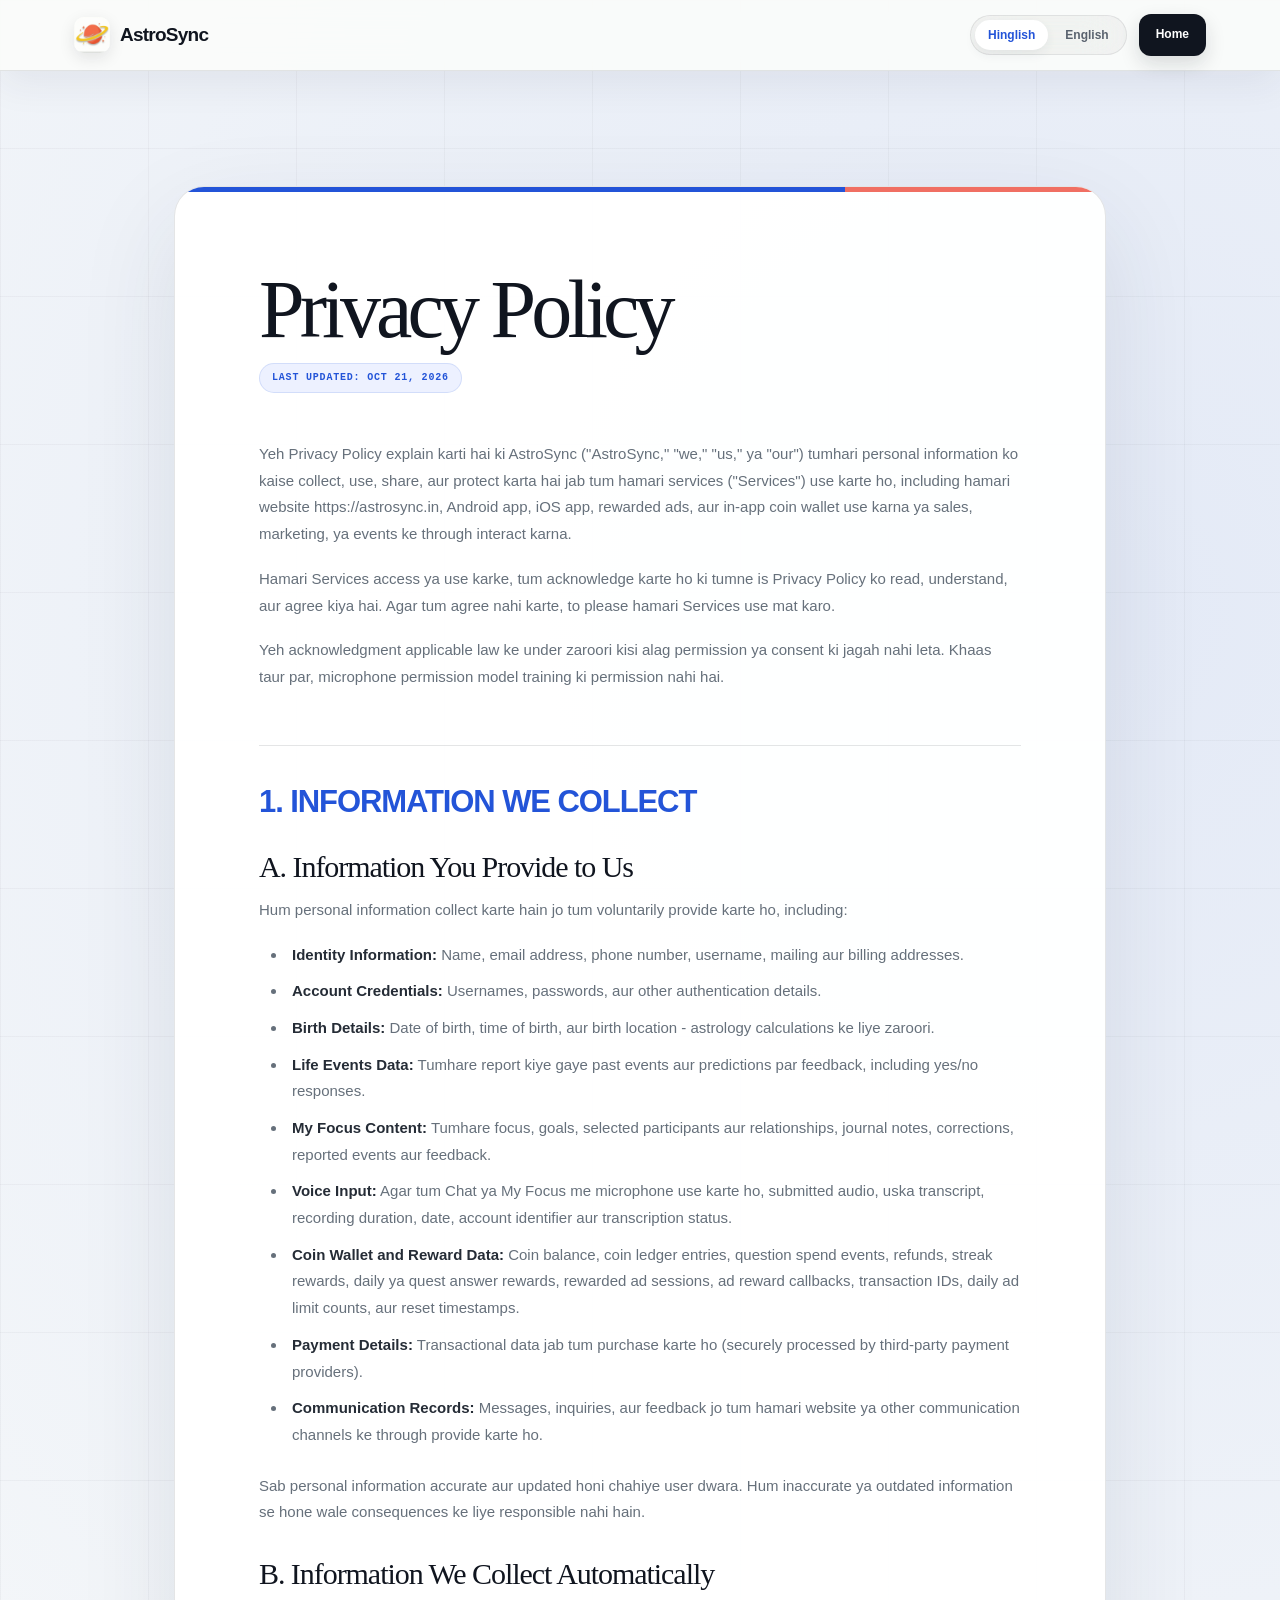
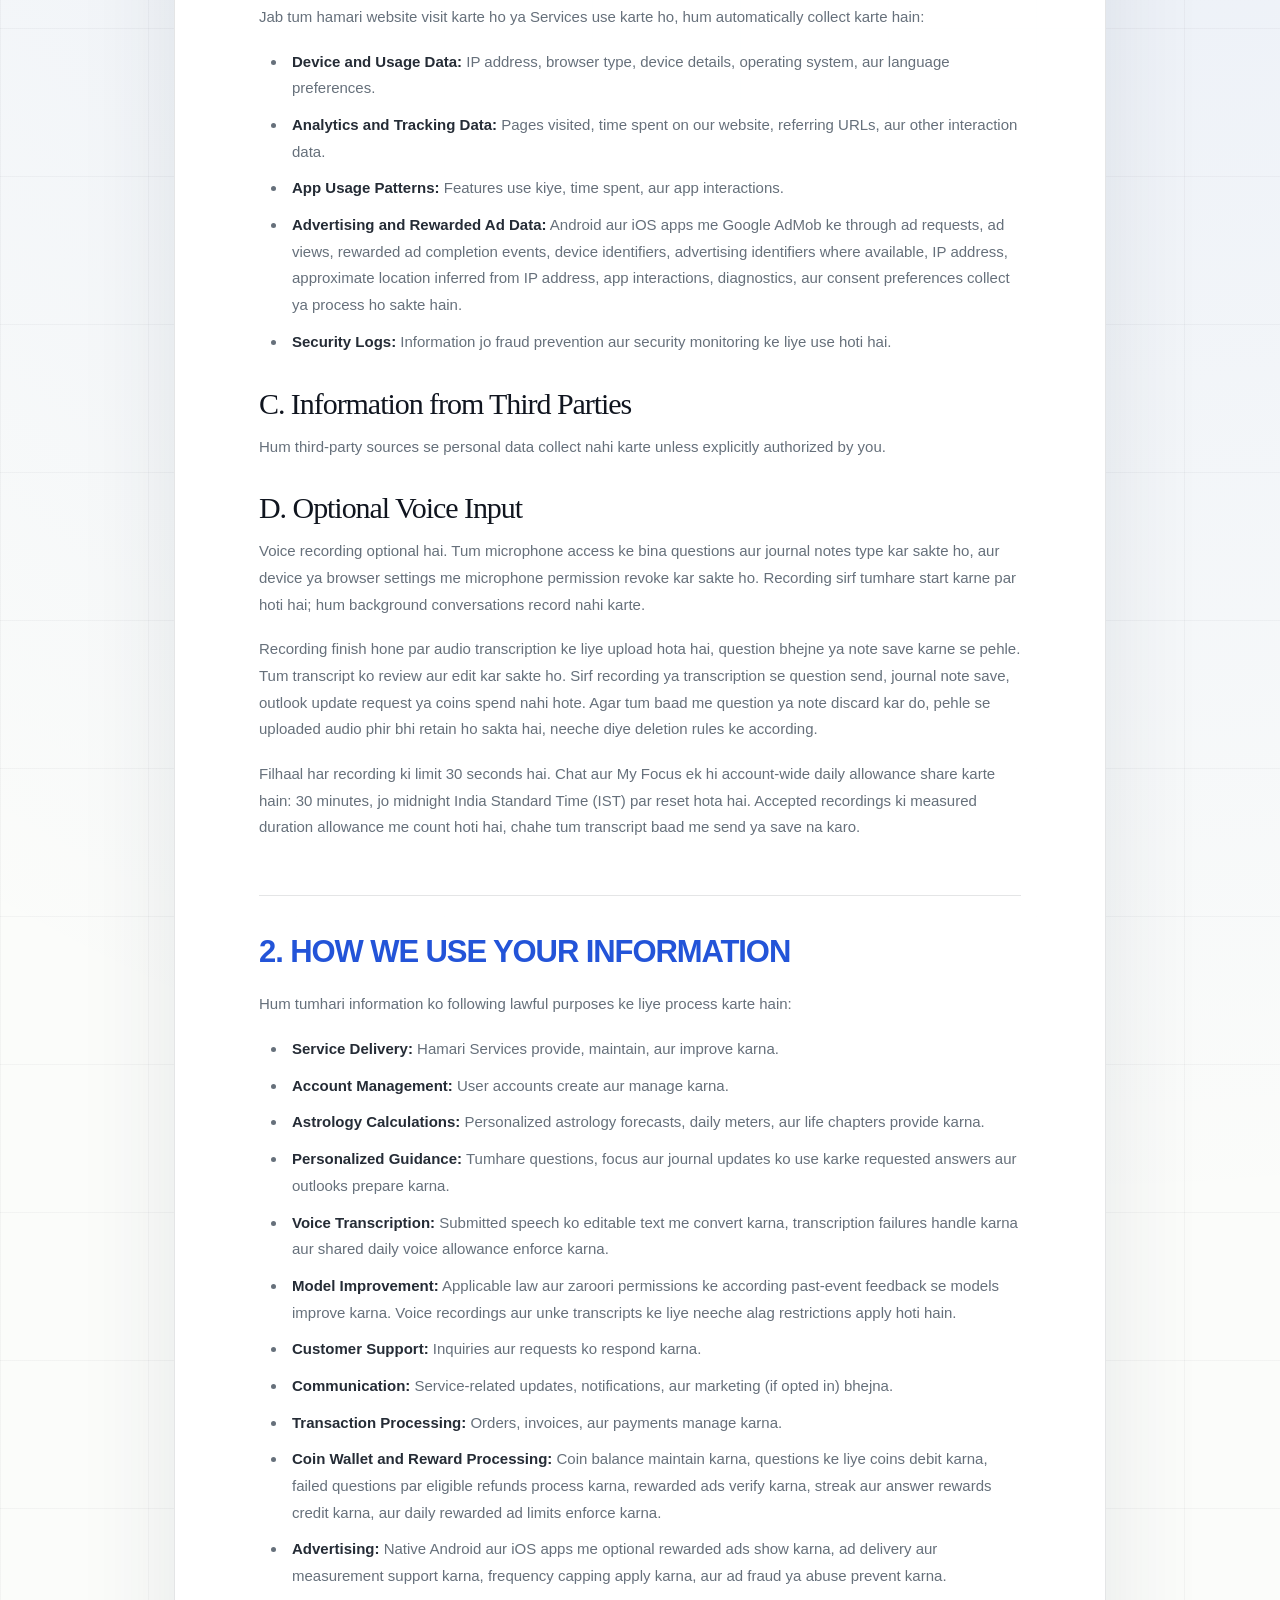
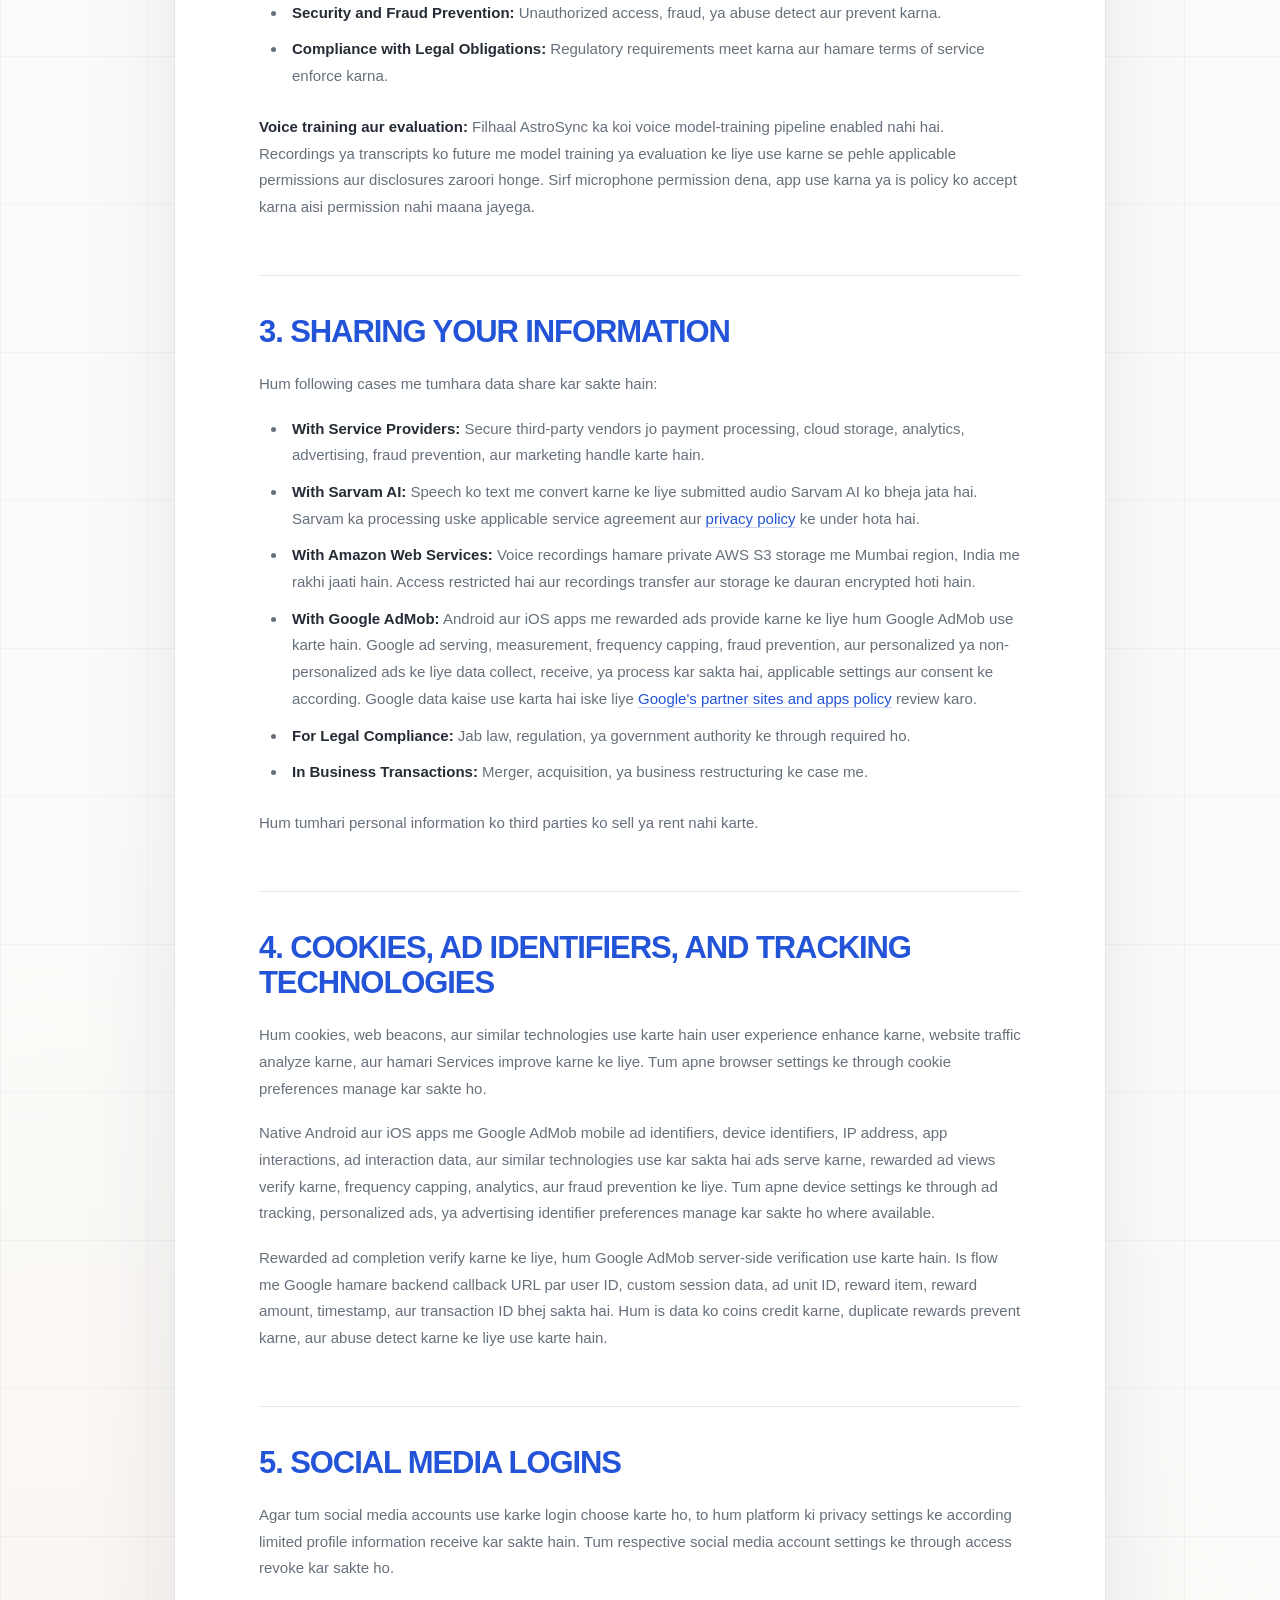
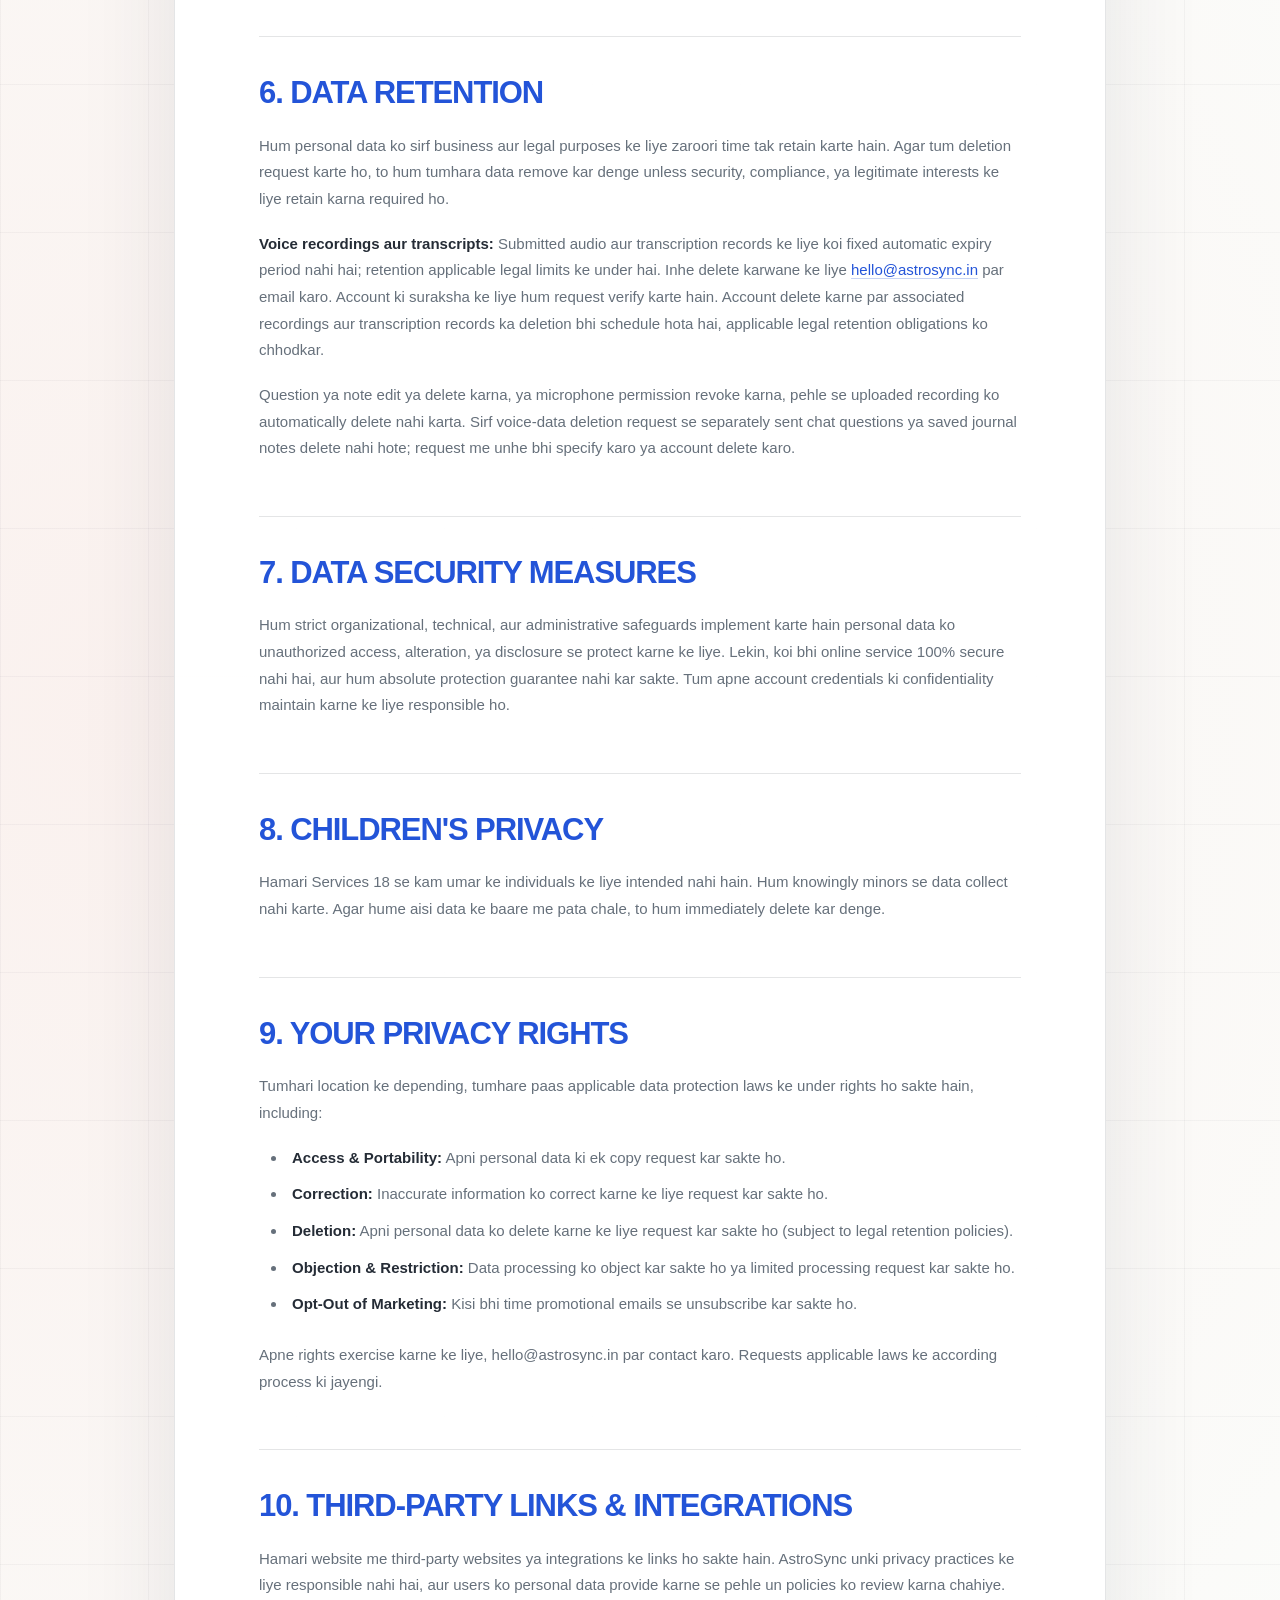
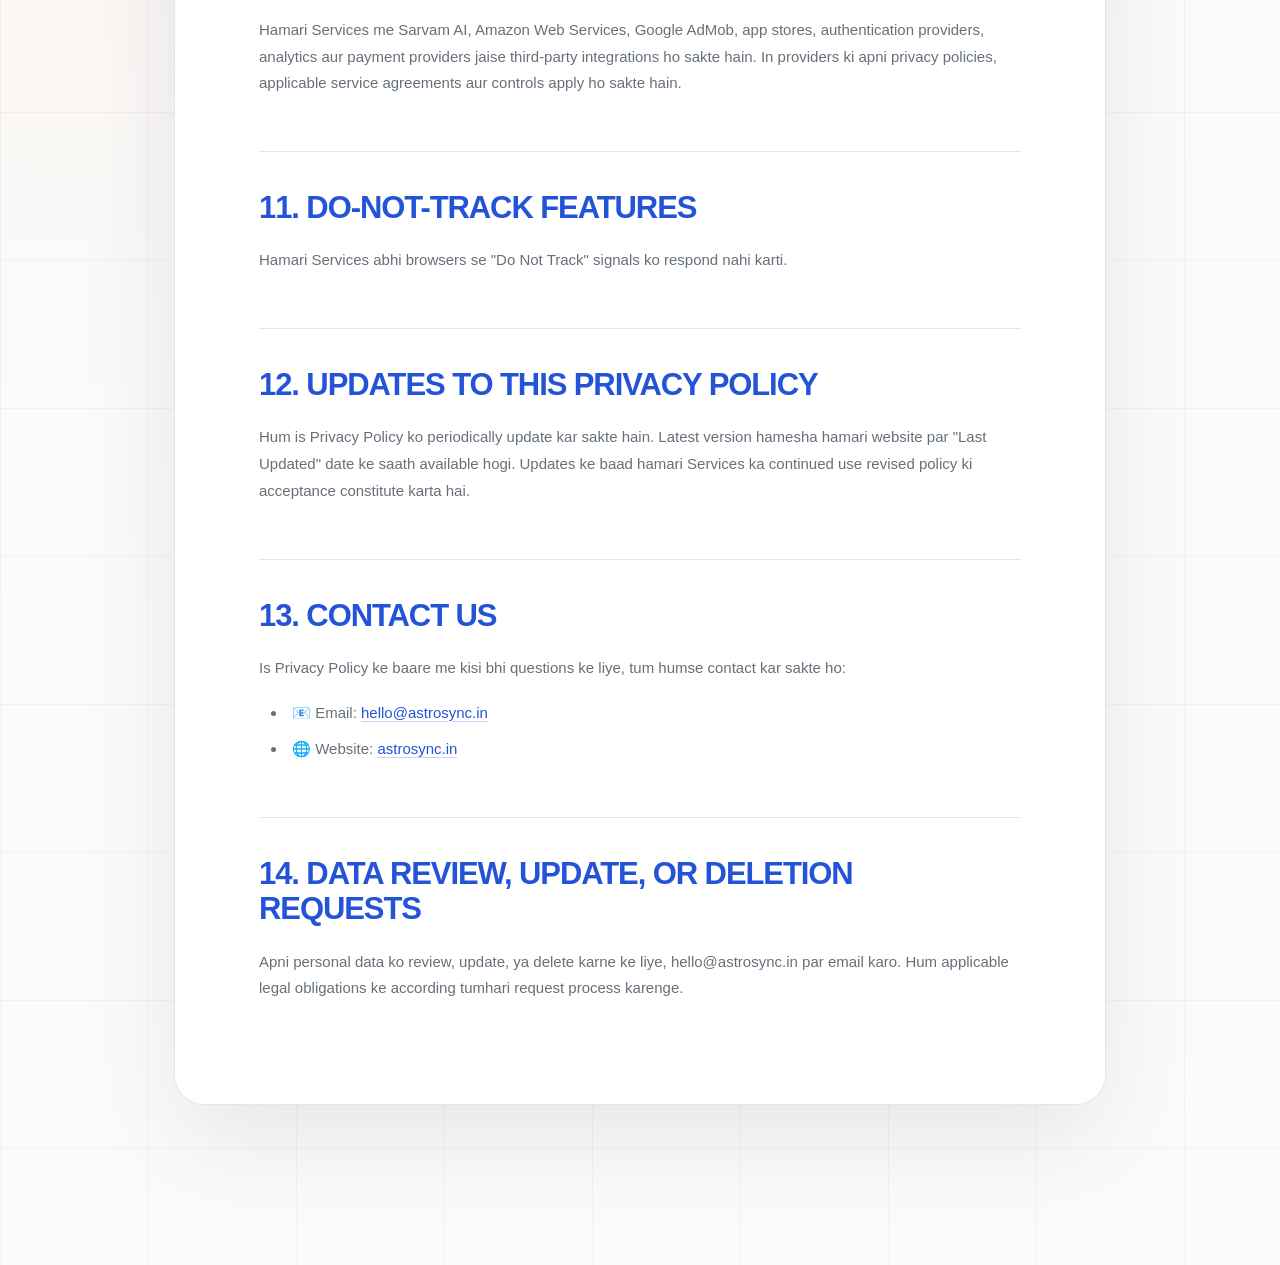
==== commit e4d9a4f0: "Update privacy policy and terms for voice input Disclose optional Chat and My Focus voice transcript" ====
--- a/privacy-policy.html
+++ b/privacy-policy.html
@@ -4,7 +4,7 @@
     <meta charset="UTF-8">
     <meta name="viewport" content="width=device-width, initial-scale=1.0">
     <title>Privacy Policy | AstroSync</title>
-    <meta name="description" content="AstroSync Privacy Policy covering the website, mobile apps, rewarded ads, coin wallet, analytics, and personal data rights.">
+    <meta name="description" content="AstroSync Privacy Policy covering the website, mobile apps, Chat and My Focus voice input, recordings, rewarded ads, coin wallet, and personal data rights.">
     <link rel="canonical" href="https://astrosync.in/privacy-policy.html">
     <link rel="icon" href="/favicon.ico">
     <script async src="https://www.googletagmanager.com/gtag/js?id=G-KCZBN5Z8LP"></script>
@@ -317,11 +317,12 @@
         <div class="container">
             <div class="content-card">
                 <h1><span class="lang lang-hi">Privacy Policy</span><span class="lang lang-en">Privacy Policy</span></h1>
-                <p class="last-updated"><span class="lang lang-hi">Last Updated: Apr 30, 2026</span><span class="lang lang-en">Last Updated: Apr 30, 2026</span></p>
+                <p class="last-updated"><span class="lang lang-hi">Last Updated: Oct 21, 2026</span><span class="lang lang-en">Last Updated: Oct 21, 2026</span></p>
 
                 <p><span class="lang lang-hi">Yeh Privacy Policy explain karti hai ki AstroSync ("AstroSync," "we," "us," ya "our") tumhari personal information ko kaise collect, use, share, aur protect karta hai jab tum hamari services ("Services") use karte ho, including hamari website https://astrosync.in, Android app, iOS app, rewarded ads, aur in-app coin wallet use karna ya sales, marketing, ya events ke through interact karna.</span><span class="lang lang-en">This Privacy Policy explains how AstroSync ("AstroSync," "we," "us," or "our") collects, uses, shares, and protects your personal information when you use our services ("Services"), including visiting our website https://astrosync.in, using our Android app, iOS app, rewarded ads, and in-app coin wallet, or interacting with us through other means such as sales, marketing, or events.</span></p>
 
                 <p><span class="lang lang-hi">Hamari Services access ya use karke, tum acknowledge karte ho ki tumne is Privacy Policy ko read, understand, aur agree kiya hai. Agar tum agree nahi karte, to please hamari Services use mat karo.</span><span class="lang lang-en">By accessing or using our Services, you acknowledge that you have read, understood, and agreed to this Privacy Policy. If you do not agree, please do not use our Services.</span></p>
+                <p><span class="lang lang-hi">Yeh acknowledgment applicable law ke under zaroori kisi alag permission ya consent ki jagah nahi leta. Khaas taur par, microphone permission model training ki permission nahi hai.</span><span class="lang lang-en">This acknowledgment does not replace any separate permission or consent required by applicable law. In particular, microphone permission is not permission for model training.</span></p>
 
                 <h2><span class="lang lang-hi">1. INFORMATION WE COLLECT</span><span class="lang lang-en">1. INFORMATION WE COLLECT</span></h2>
 
@@ -331,7 +332,9 @@
                     <li><span class="lang lang-hi"><strong>Identity Information:</strong> Name, email address, phone number, username, mailing aur billing addresses.</span><span class="lang lang-en"><strong>Identity Information:</strong> Name, email address, phone number, username, mailing and billing addresses.</span></li>
                     <li><span class="lang lang-hi"><strong>Account Credentials:</strong> Usernames, passwords, aur other authentication details.</span><span class="lang lang-en"><strong>Account Credentials:</strong> Usernames, passwords, and other authentication details.</span></li>
                     <li><span class="lang lang-hi"><strong>Birth Details:</strong> Date of birth, time of birth, aur birth location - astrology calculations ke liye zaroori.</span><span class="lang lang-en"><strong>Birth Details:</strong> Date of birth, time of birth, and birth location - required for astrology calculations.</span></li>
-                    <li><span class="lang lang-hi"><strong>Life Events Data:</strong> Past life events (yes/no responses) jo model training ke liye use hote hain.</span><span class="lang lang-en"><strong>Life Events Data:</strong> Past life events (yes/no responses) used for model training.</span></li>
+                    <li><span class="lang lang-hi"><strong>Life Events Data:</strong> Tumhare report kiye gaye past events aur predictions par feedback, including yes/no responses.</span><span class="lang lang-en"><strong>Life Events Data:</strong> Past events you report and feedback on predictions, including yes/no responses.</span></li>
+                    <li><span class="lang lang-hi"><strong>My Focus Content:</strong> Tumhare focus, goals, selected participants aur relationships, journal notes, corrections, reported events aur feedback.</span><span class="lang lang-en"><strong>My Focus Content:</strong> Your focuses, goals, selected participants and relationships, journal notes, corrections, reported events, and feedback.</span></li>
+                    <li><span class="lang lang-hi"><strong>Voice Input:</strong> Agar tum Chat ya My Focus me microphone use karte ho, submitted audio, uska transcript, recording duration, date, account identifier aur transcription status.</span><span class="lang lang-en"><strong>Voice Input:</strong> If you use the microphone in Chat or My Focus, submitted audio, its transcript, recording duration, date, account identifier, and transcription status.</span></li>
                     <li><span class="lang lang-hi"><strong>Coin Wallet and Reward Data:</strong> Coin balance, coin ledger entries, question spend events, refunds, streak rewards, daily ya quest answer rewards, rewarded ad sessions, ad reward callbacks, transaction IDs, daily ad limit counts, aur reset timestamps.</span><span class="lang lang-en"><strong>Coin Wallet and Reward Data:</strong> Coin balance, coin ledger entries, question spend events, refunds, streak rewards, daily or quest answer rewards, rewarded ad sessions, ad reward callbacks, transaction IDs, daily ad limit counts, and reset timestamps.</span></li>
                     <li><span class="lang lang-hi"><strong>Payment Details:</strong> Transactional data jab tum purchase karte ho (securely processed by third-party payment providers).</span><span class="lang lang-en"><strong>Payment Details:</strong> Transactional data when you make a purchase (processed securely by third-party payment providers).</span></li>
                     <li><span class="lang lang-hi"><strong>Communication Records:</strong> Messages, inquiries, aur feedback jo tum hamari website ya other communication channels ke through provide karte ho.</span><span class="lang lang-en"><strong>Communication Records:</strong> Messages, inquiries, and feedback you provide through our website or other communication channels.</span></li>
@@ -351,6 +354,11 @@
                 <h3><span class="lang lang-hi">C. Information from Third Parties</span><span class="lang lang-en">C. Information from Third Parties</span></h3>
                 <p><span class="lang lang-hi">Hum third-party sources se personal data collect nahi karte unless explicitly authorized by you.</span><span class="lang lang-en">We do not collect personal data from third-party sources unless explicitly authorized by you.</span></p>
 
+                <h3 id="voice-input"><span class="lang lang-hi">D. Optional Voice Input</span><span class="lang lang-en">D. Optional Voice Input</span></h3>
+                <p><span class="lang lang-hi">Voice recording optional hai. Tum microphone access ke bina questions aur journal notes type kar sakte ho, aur device ya browser settings me microphone permission revoke kar sakte ho. Recording sirf tumhare start karne par hoti hai; hum background conversations record nahi karte.</span><span class="lang lang-en">Voice recording is optional. You can type questions and journal notes without microphone access and revoke microphone permission in your device or browser settings. Recording starts only when you initiate it; we do not record background conversations.</span></p>
+                <p><span class="lang lang-hi">Recording finish hone par audio transcription ke liye upload hota hai, question bhejne ya note save karne se pehle. Tum transcript ko review aur edit kar sakte ho. Sirf recording ya transcription se question send, journal note save, outlook update request ya coins spend nahi hote. Agar tum baad me question ya note discard kar do, pehle se uploaded audio phir bhi retain ho sakta hai, neeche diye deletion rules ke according.</span><span class="lang lang-en">When you finish a recording, audio is uploaded for transcription before you send a question or save a note. You can review and edit the transcript. Recording or transcription alone does not send a question, save a journal note, request an outlook update, or spend coins. If you later discard the question or note, already-uploaded audio may still be retained under the deletion rules below.</span></p>
+                <p><span class="lang lang-hi">Filhaal har recording ki limit 30 seconds hai. Chat aur My Focus ek hi account-wide daily allowance share karte hain: 30 minutes, jo midnight India Standard Time (IST) par reset hota hai. Accepted recordings ki measured duration allowance me count hoti hai, chahe tum transcript baad me send ya save na karo.</span><span class="lang lang-en">The current limit is 30 seconds per recording. Chat and My Focus share one account-wide daily allowance of 30 minutes, resetting at midnight India Standard Time (IST). The measured duration of accepted recordings counts toward this allowance even if you do not later send or save the transcript.</span></p>
+
                 <h2><span class="lang lang-hi">2. HOW WE USE YOUR INFORMATION</span><span class="lang lang-en">2. HOW WE USE YOUR INFORMATION</span></h2>
 
                 <p><span class="lang lang-hi">Hum tumhari information ko following lawful purposes ke liye process karte hain:</span><span class="lang lang-en">We process your information for the following lawful purposes:</span></p>
@@ -358,7 +366,9 @@
                     <li><span class="lang lang-hi"><strong>Service Delivery:</strong> Hamari Services provide, maintain, aur improve karna.</span><span class="lang lang-en"><strong>Service Delivery:</strong> Providing, maintaining, and improving our Services.</span></li>
                     <li><span class="lang lang-hi"><strong>Account Management:</strong> User accounts create aur manage karna.</span><span class="lang lang-en"><strong>Account Management:</strong> Creating and managing user accounts.</span></li>
                     <li><span class="lang lang-hi"><strong>Astrology Calculations:</strong> Personalized astrology forecasts, daily meters, aur life chapters provide karna.</span><span class="lang lang-en"><strong>Astrology Calculations:</strong> Providing personalized astrology forecasts, daily meters, and life chapters.</span></li>
-                    <li><span class="lang lang-hi"><strong>Model Training:</strong> Tumhare past events se model ko train karna accuracy improve karne ke liye.</span><span class="lang lang-en"><strong>Model Training:</strong> Training models using your past events to improve accuracy.</span></li>
+                    <li><span class="lang lang-hi"><strong>Personalized Guidance:</strong> Tumhare questions, focus aur journal updates ko use karke requested answers aur outlooks prepare karna.</span><span class="lang lang-en"><strong>Personalized Guidance:</strong> Using your questions, focuses, and journal updates to prepare requested answers and outlooks.</span></li>
+                    <li><span class="lang lang-hi"><strong>Voice Transcription:</strong> Submitted speech ko editable text me convert karna, transcription failures handle karna aur shared daily voice allowance enforce karna.</span><span class="lang lang-en"><strong>Voice Transcription:</strong> Converting submitted speech into editable text, handling transcription failures, and enforcing the shared daily voice allowance.</span></li>
+                    <li><span class="lang lang-hi"><strong>Model Improvement:</strong> Applicable law aur zaroori permissions ke according past-event feedback se models improve karna. Voice recordings aur unke transcripts ke liye neeche alag restrictions apply hoti hain.</span><span class="lang lang-en"><strong>Model Improvement:</strong> Improving models using past-event feedback in accordance with applicable law and required permissions. Voice recordings and their transcripts are subject to the separate restrictions below.</span></li>
                     <li><span class="lang lang-hi"><strong>Customer Support:</strong> Inquiries aur requests ko respond karna.</span><span class="lang lang-en"><strong>Customer Support:</strong> Responding to inquiries and requests.</span></li>
                     <li><span class="lang lang-hi"><strong>Communication:</strong> Service-related updates, notifications, aur marketing (if opted in) bhejna.</span><span class="lang lang-en"><strong>Communication:</strong> Sending service-related updates, notifications, and marketing (if opted in).</span></li>
                     <li><span class="lang lang-hi"><strong>Transaction Processing:</strong> Orders, invoices, aur payments manage karna.</span><span class="lang lang-en"><strong>Transaction Processing:</strong> Managing orders, invoices, and payments.</span></li>
@@ -368,11 +378,15 @@
                     <li><span class="lang lang-hi"><strong>Compliance with Legal Obligations:</strong> Regulatory requirements meet karna aur hamare terms of service enforce karna.</span><span class="lang lang-en"><strong>Compliance with Legal Obligations:</strong> Meeting regulatory requirements and enforcing our terms of service.</span></li>
                 </ul>
 
+                <p id="voice-training"><span class="lang lang-hi"><strong>Voice training aur evaluation:</strong> Filhaal AstroSync ka koi voice model-training pipeline enabled nahi hai. Recordings ya transcripts ko future me model training ya evaluation ke liye use karne se pehle applicable permissions aur disclosures zaroori honge. Sirf microphone permission dena, app use karna ya is policy ko accept karna aisi permission nahi maana jayega.</span><span class="lang lang-en"><strong>Voice training and evaluation:</strong> AstroSync does not currently operate a voice model-training pipeline. Any future use of recordings or transcripts to train or evaluate models requires the applicable permissions and disclosures first. Microphone permission, app use, or acceptance of this policy alone will not be treated as that permission.</span></p>
+
                 <h2><span class="lang lang-hi">3. SHARING YOUR INFORMATION</span><span class="lang lang-en">3. SHARING YOUR INFORMATION</span></h2>
 
                 <p><span class="lang lang-hi">Hum following cases me tumhara data share kar sakte hain:</span><span class="lang lang-en">We may share your data in the following cases:</span></p>
                 <ul>
                     <li><span class="lang lang-hi"><strong>With Service Providers:</strong> Secure third-party vendors jo payment processing, cloud storage, analytics, advertising, fraud prevention, aur marketing handle karte hain.</span><span class="lang lang-en"><strong>With Service Providers:</strong> Secure third-party vendors handling payment processing, cloud storage, analytics, advertising, fraud prevention, and marketing.</span></li>
+                    <li><span class="lang lang-hi"><strong>With Sarvam AI:</strong> Speech ko text me convert karne ke liye submitted audio Sarvam AI ko bheja jata hai. Sarvam ka processing uske applicable service agreement aur <a href="https://www.sarvam.ai/privacy-policy" target="_blank" rel="noopener noreferrer nofollow" style="color: var(--primary);">privacy policy</a> ke under hota hai.</span><span class="lang lang-en"><strong>With Sarvam AI:</strong> Submitted audio is sent to Sarvam AI to convert speech into text. Sarvam's processing is governed by the applicable service agreement and its <a href="https://www.sarvam.ai/privacy-policy" target="_blank" rel="noopener noreferrer nofollow" style="color: var(--primary);">privacy policy</a>.</span></li>
+                    <li><span class="lang lang-hi"><strong>With Amazon Web Services:</strong> Voice recordings hamare private AWS S3 storage me Mumbai region, India me rakhi jaati hain. Access restricted hai aur recordings transfer aur storage ke dauran encrypted hoti hain.</span><span class="lang lang-en"><strong>With Amazon Web Services:</strong> Voice recordings are stored in our private AWS S3 storage in the Mumbai region, India. Access is restricted, and recordings are encrypted in transit and at rest.</span></li>
                     <li><span class="lang lang-hi"><strong>With Google AdMob:</strong> Android aur iOS apps me rewarded ads provide karne ke liye hum Google AdMob use karte hain. Google ad serving, measurement, frequency capping, fraud prevention, aur personalized ya non-personalized ads ke liye data collect, receive, ya process kar sakta hai, applicable settings aur consent ke according. Google data kaise use karta hai iske liye <a href="https://policies.google.com/technologies/partner-sites" target="_blank" rel="noopener noreferrer nofollow" style="color: var(--primary);">Google's partner sites and apps policy</a> review karo.</span><span class="lang lang-en"><strong>With Google AdMob:</strong> We use Google AdMob to provide rewarded ads in the Android and iOS apps. Google may collect, receive, or process data for ad serving, measurement, frequency capping, fraud prevention, and personalized or non-personalized ads, depending on applicable settings and consent. To understand how Google uses data, review <a href="https://policies.google.com/technologies/partner-sites" target="_blank" rel="noopener noreferrer nofollow" style="color: var(--primary);">Google's partner sites and apps policy</a>.</span></li>
                     <li><span class="lang lang-hi"><strong>For Legal Compliance:</strong> Jab law, regulation, ya government authority ke through required ho.</span><span class="lang lang-en"><strong>For Legal Compliance:</strong> When required by law, regulation, or government authority.</span></li>
                     <li><span class="lang lang-hi"><strong>In Business Transactions:</strong> Merger, acquisition, ya business restructuring ke case me.</span><span class="lang lang-en"><strong>In Business Transactions:</strong> In the case of a merger, acquisition, or business restructuring.</span></li>
@@ -392,6 +406,8 @@
                 <h2><span class="lang lang-hi">6. DATA RETENTION</span><span class="lang lang-en">6. DATA RETENTION</span></h2>
 
                 <p><span class="lang lang-hi">Hum personal data ko sirf business aur legal purposes ke liye zaroori time tak retain karte hain. Agar tum deletion request karte ho, to hum tumhara data remove kar denge unless security, compliance, ya legitimate interests ke liye retain karna required ho.</span><span class="lang lang-en">We retain personal data only as long as necessary for business and legal purposes. If you request deletion, we will remove your data unless required to retain it for security, compliance, or legitimate interests.</span></p>
+                <p id="voice-retention"><span class="lang lang-hi"><strong>Voice recordings aur transcripts:</strong> Submitted audio aur transcription records ke liye koi fixed automatic expiry period nahi hai; retention applicable legal limits ke under hai. Inhe delete karwane ke liye <a href="mailto:hello@astrosync.in" style="color: var(--primary);">hello@astrosync.in</a> par email karo. Account ki suraksha ke liye hum request verify karte hain. Account delete karne par associated recordings aur transcription records ka deletion bhi schedule hota hai, applicable legal retention obligations ko chhodkar.</span><span class="lang lang-en"><strong>Voice recordings and transcripts:</strong> Submitted audio and transcription records have no fixed automatic expiry period; retention remains subject to applicable legal limits. To request their deletion, email <a href="mailto:hello@astrosync.in" style="color: var(--primary);">hello@astrosync.in</a>. We verify requests to protect your account. Account deletion also schedules deletion of associated recordings and transcription records, subject to applicable legal retention obligations.</span></p>
+                <p><span class="lang lang-hi">Question ya note edit ya delete karna, ya microphone permission revoke karna, pehle se uploaded recording ko automatically delete nahi karta. Sirf voice-data deletion request se separately sent chat questions ya saved journal notes delete nahi hote; request me unhe bhi specify karo ya account delete karo.</span><span class="lang lang-en">Editing or deleting a question or note, or revoking microphone permission, does not automatically delete an already-uploaded recording. A voice-data-only deletion request does not delete separately sent chat questions or saved journal notes; include those in your request or delete your account.</span></p>
 
                 <h2><span class="lang lang-hi">7. DATA SECURITY MEASURES</span><span class="lang lang-en">7. DATA SECURITY MEASURES</span></h2>
 
@@ -416,7 +432,7 @@
                 <h2><span class="lang lang-hi">10. THIRD-PARTY LINKS & INTEGRATIONS</span><span class="lang lang-en">10. THIRD-PARTY LINKS & INTEGRATIONS</span></h2>
 
                 <p><span class="lang lang-hi">Hamari website me third-party websites ya integrations ke links ho sakte hain. AstroSync unki privacy practices ke liye responsible nahi hai, aur users ko personal data provide karne se pehle un policies ko review karna chahiye.</span><span class="lang lang-en">Our website may contain links to third-party websites or integrations. AstroSync is not responsible for their privacy practices, and users should review those policies before providing personal data.</span></p>
-                <p><span class="lang lang-hi">Hamari Services me Google AdMob, app stores, authentication providers, cloud hosting, analytics, aur payment providers jaise third-party integrations ho sakte hain. In providers ki apni privacy policies aur controls apply ho sakte hain.</span><span class="lang lang-en">Our Services may include third-party integrations such as Google AdMob, app stores, authentication providers, cloud hosting, analytics, and payment providers. These providers may apply their own privacy policies and controls.</span></p>
+                <p><span class="lang lang-hi">Hamari Services me Sarvam AI, Amazon Web Services, Google AdMob, app stores, authentication providers, analytics aur payment providers jaise third-party integrations ho sakte hain. In providers ki apni privacy policies, applicable service agreements aur controls apply ho sakte hain.</span><span class="lang lang-en">Our Services may include third-party integrations such as Sarvam AI, Amazon Web Services, Google AdMob, app stores, authentication providers, analytics, and payment providers. These providers may apply their own privacy policies, applicable service agreements, and controls.</span></p>
 
                 <h2><span class="lang lang-hi">11. DO-NOT-TRACK FEATURES</span><span class="lang lang-en">11. DO-NOT-TRACK FEATURES</span></h2>
 
